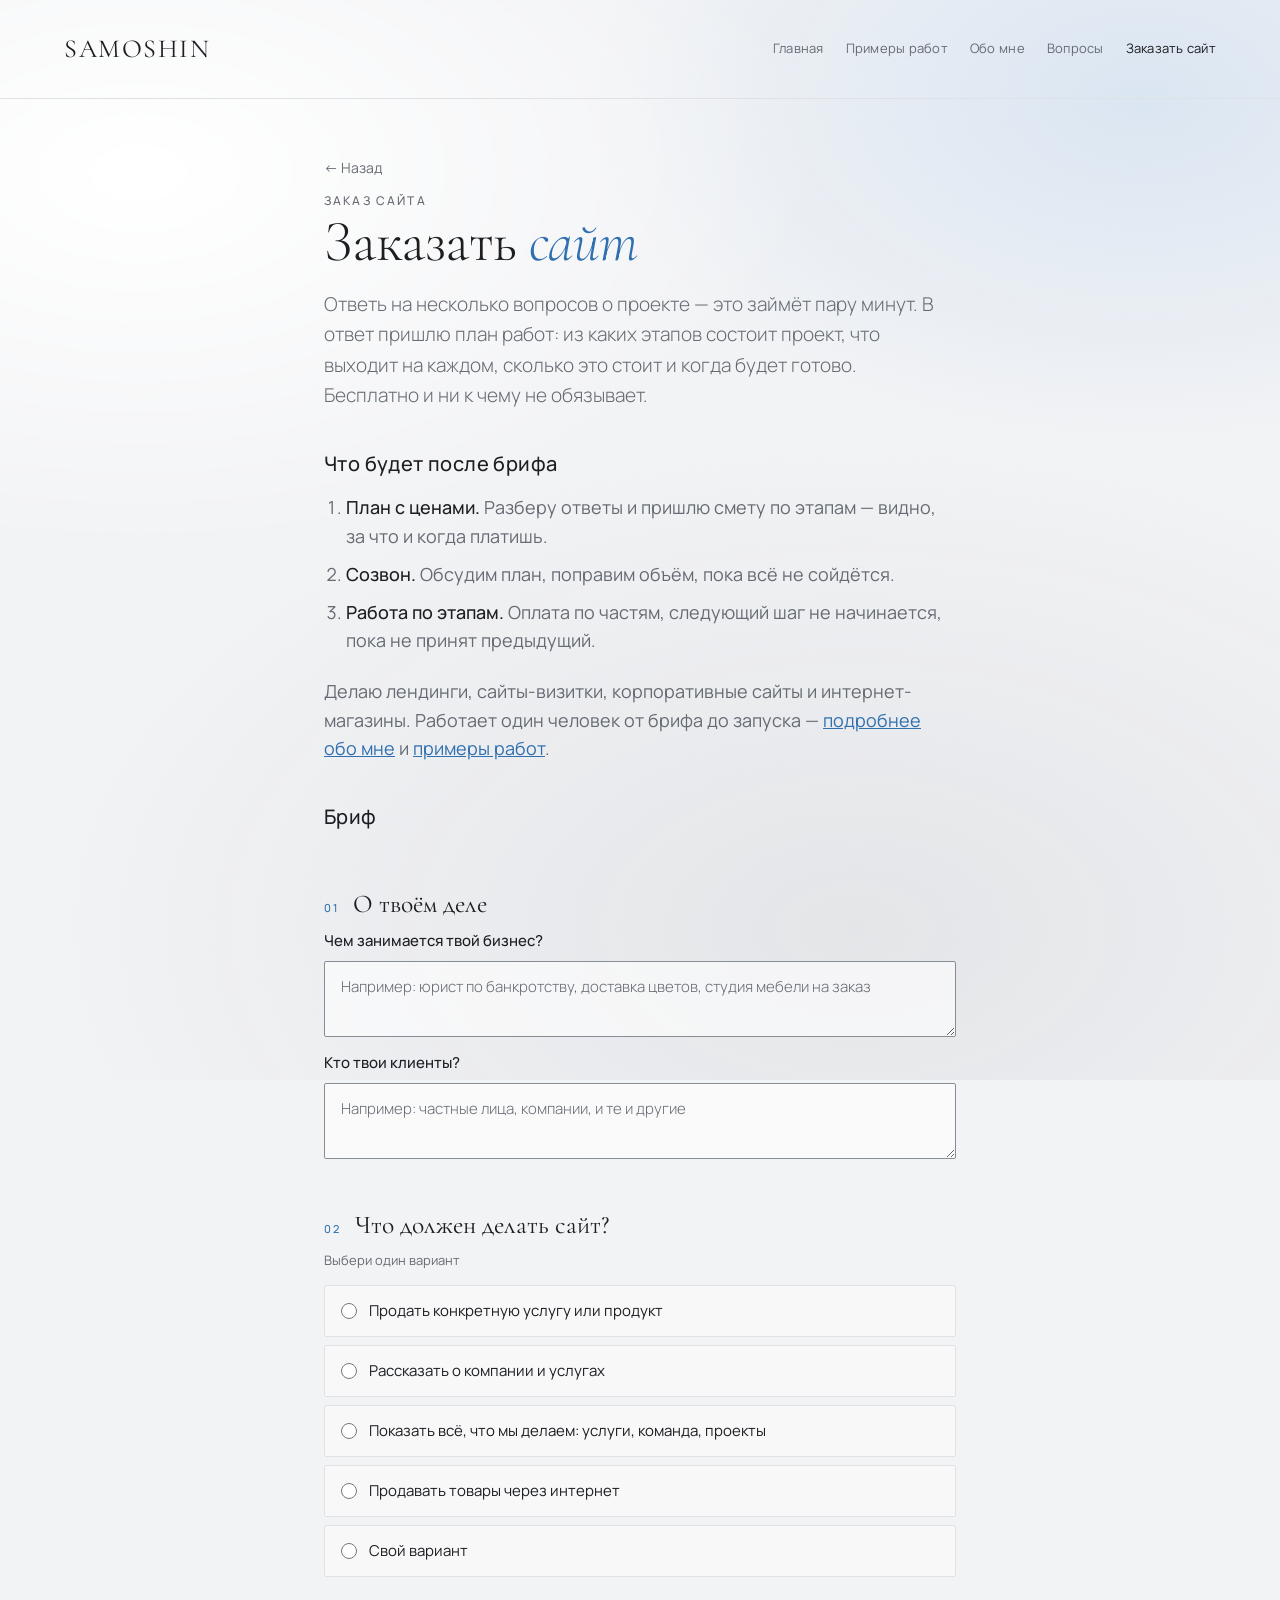
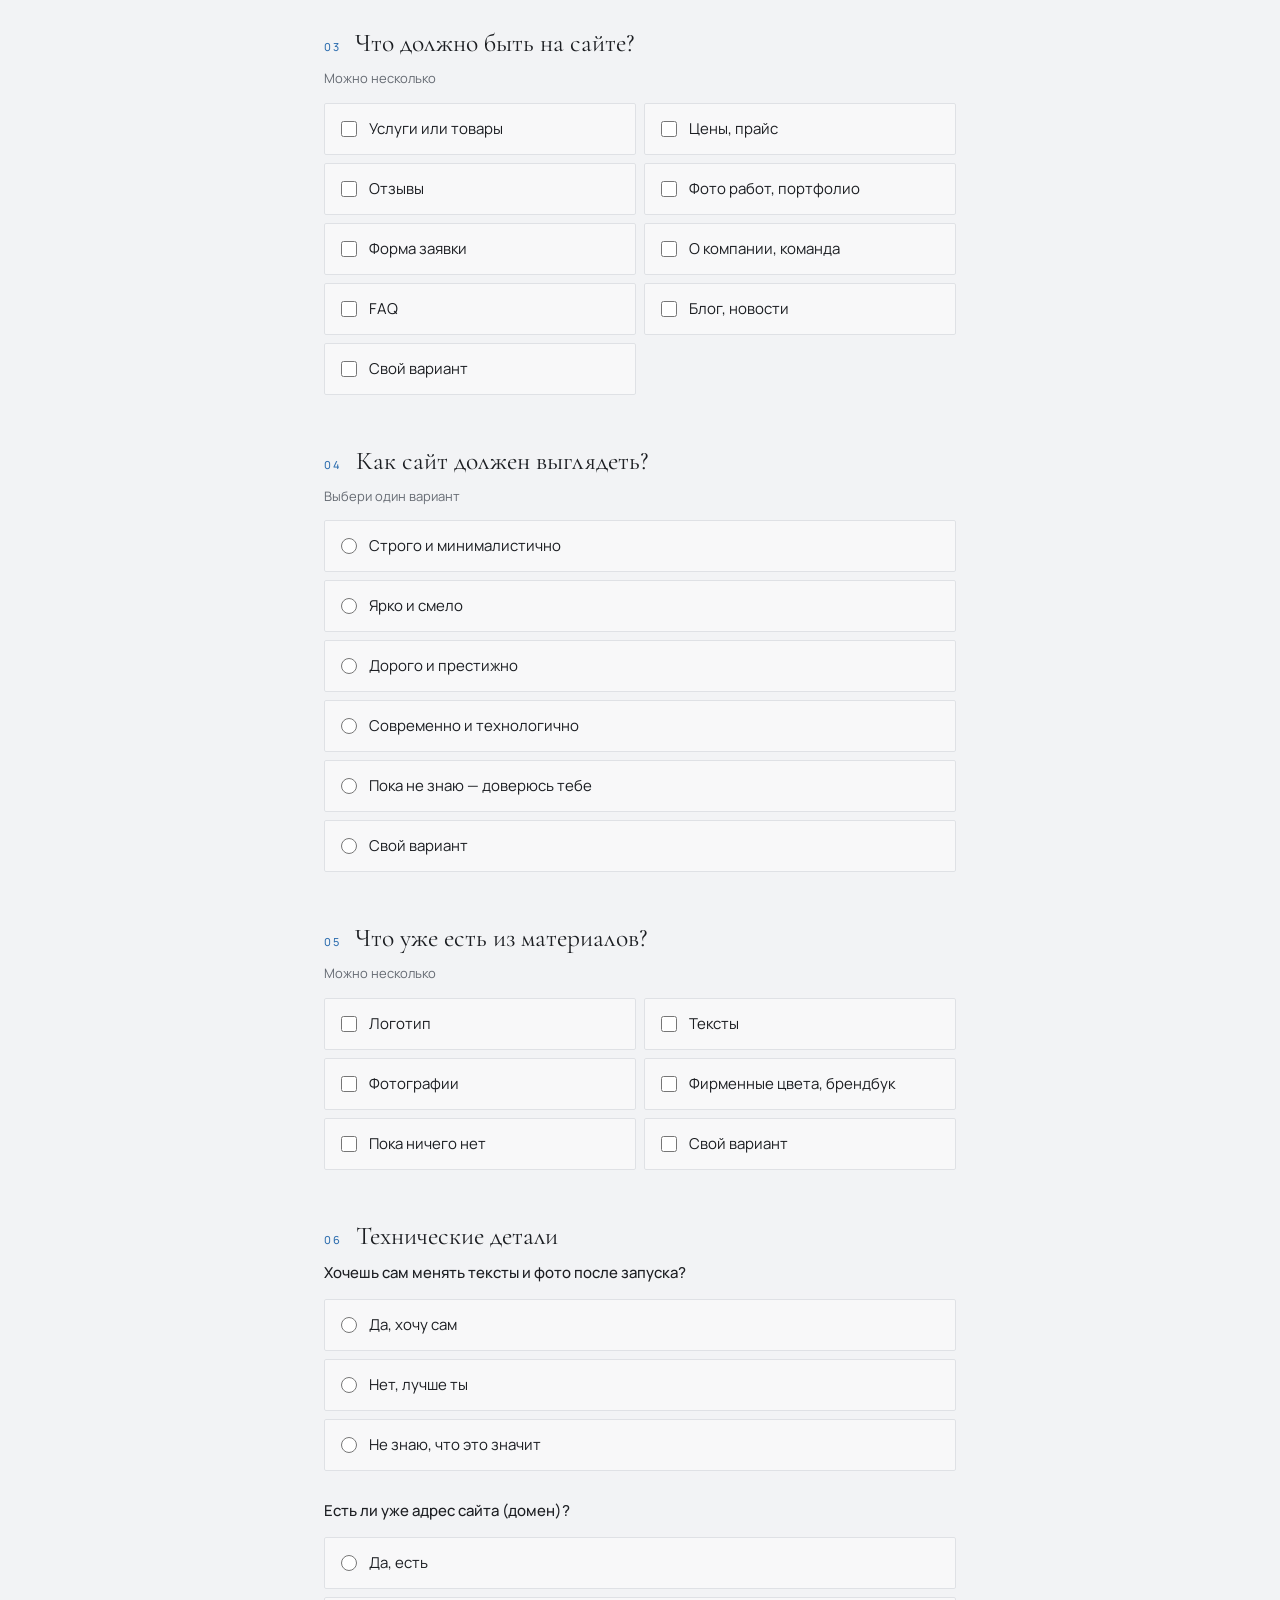
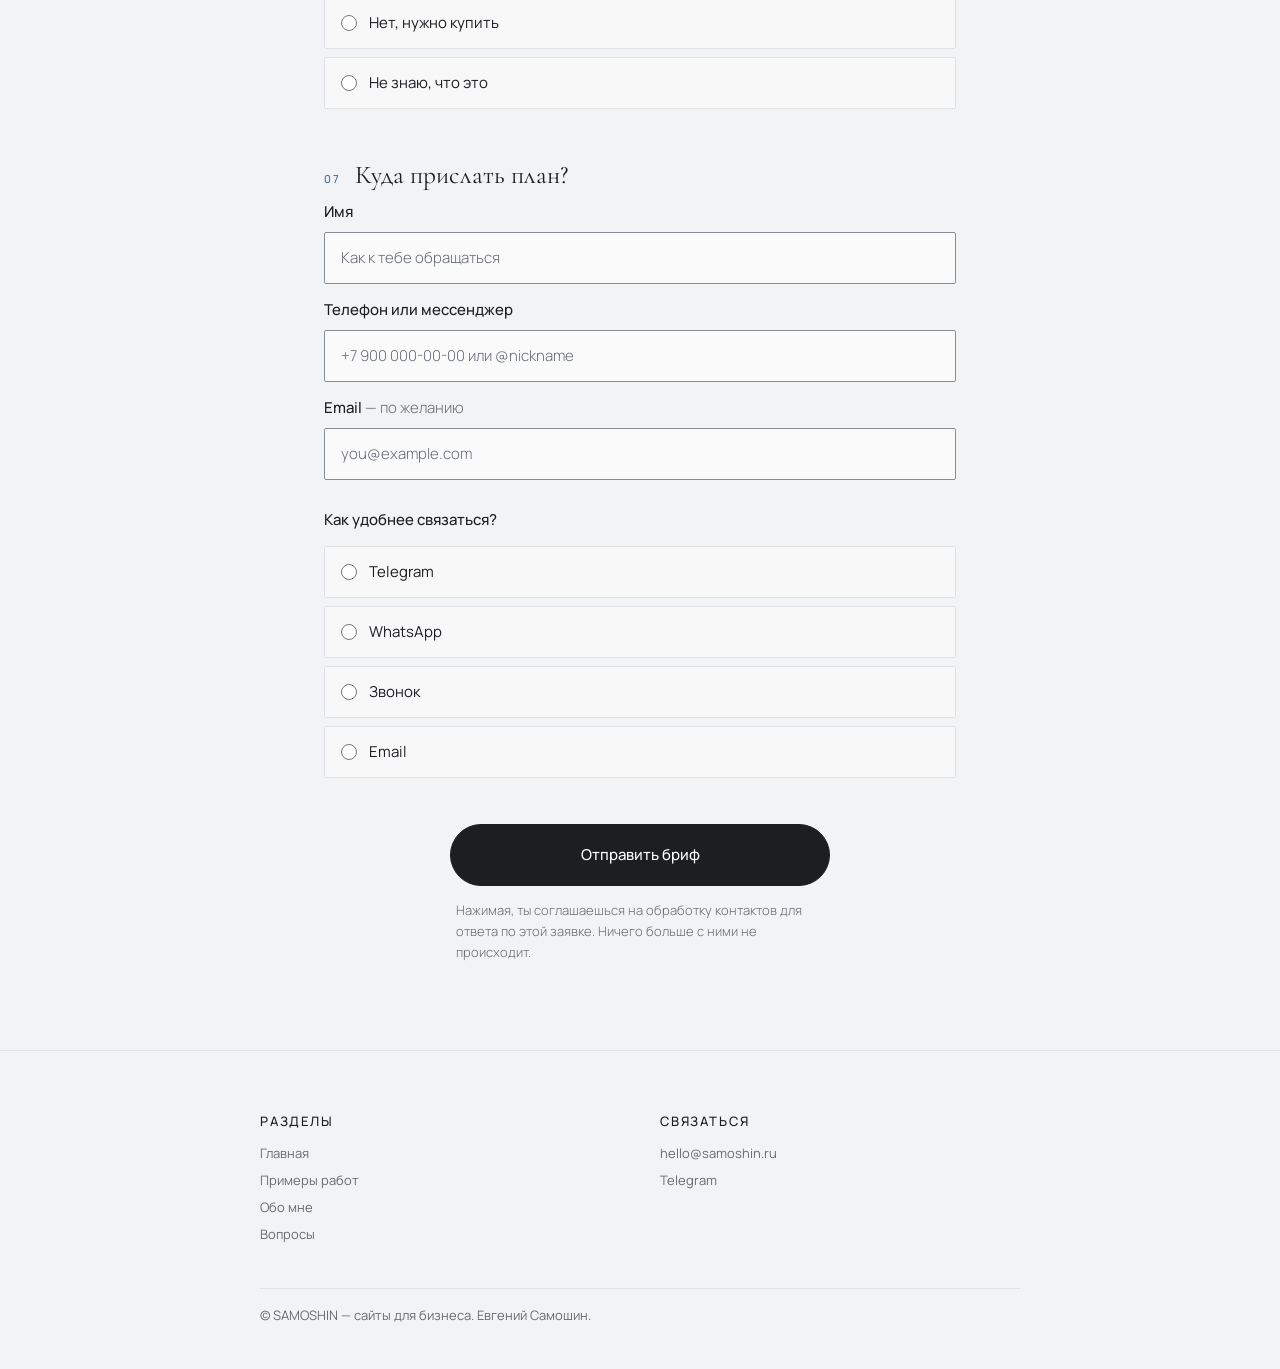
==== brief.html @ b5f72a51 "fix pages" ====
<!DOCTYPE html>
<html lang="ru" data-page="brief">
<head>
<meta charset="utf-8">
<meta name="viewport" content="width=device-width, initial-scale=1">
<title>Заказать сайт — бриф на разработку | SAMOSHIN</title>
<meta name="description" content="Закажите разработку сайта: заполните бриф за пару минут и получите план работ с этапами, сроками и ценами. Бесплатно и ни к чему не обязывает.">
<meta name="theme-color" content="#F2F3F5">
<link rel="canonical" href="https://samoshin.ru/brief.html">
<meta property="og:type" content="website">
<meta property="og:site_name" content="SAMOSHIN">
<meta property="og:locale" content="ru_RU">
<meta property="og:title" content="Заказать сайт — бриф на разработку">
<meta property="og:description" content="Заполните бриф за пару минут — пришлю план работ с этапами, сроками и ценами. Бесплатно.">
<meta property="og:url" content="https://samoshin.ru/brief.html">
<meta property="og:image" content="https://samoshin.ru/og-default.png">
<meta name="twitter:card" content="summary_large_image">
<script type="application/ld+json">
{
  "@context": "https://schema.org",
  "@type": "ContactPage",
  "name": "Заказать сайт — бриф на разработку",
  "url": "https://samoshin.ru/brief.html",
  "description": "Бриф на разработку сайта: несколько вопросов о проекте, в ответ — план работ с этапами и ценами.",
  "isPartOf": { "@type": "WebSite", "name": "SAMOSHIN", "url": "https://samoshin.ru/" },
  "provider": { "@type": "ProfessionalService", "name": "SAMOSHIN", "url": "https://samoshin.ru/" }
}
</script>
<script type="application/ld+json">
{
  "@context": "https://schema.org",
  "@type": "BreadcrumbList",
  "itemListElement": [
    { "@type": "ListItem", "position": 1, "name": "Главная", "item": "https://samoshin.ru/" },
    { "@type": "ListItem", "position": 2, "name": "Заказать сайт", "item": "https://samoshin.ru/brief.html" }
  ]
}
</script>
<link rel="preconnect" href="https://fonts.googleapis.com">
<link rel="preconnect" href="https://fonts.gstatic.com" crossorigin>
<link href="https://fonts.googleapis.com/css2?family=Cormorant+Garamond:ital,wght@0,300;0,400;0,500;1,300;1,400&family=Manrope:wght@300;400;500;600&display=swap" rel="stylesheet">
<link rel="stylesheet" href="css/style.css">
</head>
<body>

<!-- Персистентный фон-дым (Vanta.FOG). Живёт вне #page. -->
<div class="smoke" id="smoke" aria-hidden="true"></div>

<div id="page" data-page="brief" class="doc">
<header class="site-head">
  <a class="site-logo" href="index.html">SAMOSHIN</a>
  <nav class="site-nav" aria-label="Основная навигация">
    <a href="index.html">Главная</a>
    <a href="primery.html">Примеры работ</a>
    <a href="o-mne.html">Обо мне</a>
    <a href="voprosy.html">Вопросы</a>
    <a href="brief.html" aria-current="page">Заказать сайт</a>
  </nav>
</header>

<main class="wrap brief" id="brief-main">
  <button class="back" id="brief-back" type="button">← Назад</button>
  <p class="eyebrow">Заказ сайта</p>
  <h1 class="display">Заказать <em>сайт</em></h1>
  <p class="lede">Ответь на несколько вопросов о проекте — это займёт пару минут. В ответ пришлю
    план работ: из каких этапов состоит проект, что выходит на каждом, сколько это стоит и когда
    будет готово. Бесплатно и ни к чему не обязывает.</p>

  <h2 class="brief-h2">Что будет после брифа</h2>
  <ol class="brief-steps">
    <li><b>План с ценами.</b> Разберу ответы и пришлю смету по этапам — видно, за что и когда платишь.</li>
    <li><b>Созвон.</b> Обсудим план, поправим объём, пока всё не сойдётся.</li>
    <li><b>Работа по этапам.</b> Оплата по частям, следующий шаг не начинается, пока не принят предыдущий.</li>
  </ol>
  <p class="brief-note">Делаю лендинги, сайты-визитки, корпоративные сайты и интернет-магазины.
    Работает один человек от брифа до запуска — <a href="o-mne.html">подробнее обо мне</a> и
    <a href="primery.html">примеры работ</a>.</p>

  <h2 class="brief-h2">Бриф</h2>
        <form class="form" id="brief-form" novalidate>

          <fieldset class="step" data-step="1">
            <legend><span class="step-n">01</span> О твоём деле</legend>
            <label class="field">
              <span class="q">Чем занимается твой бизнес?</span>
              <textarea name="business" rows="2" required placeholder="Например: юрист по банкротству, доставка цветов, студия мебели на заказ"></textarea>
            </label>
            <label class="field">
              <span class="q">Кто твои клиенты?</span>
              <textarea name="clients" rows="2" required placeholder="Например: частные лица, компании, и те и другие"></textarea>
            </label>
          </fieldset>

          <fieldset class="step" data-step="2" data-required="one">
            <legend><span class="step-n">02</span> Что должен делать сайт?</legend>
            <p class="q-note">Выбери один вариант</p>
            <div class="opts">
              <label class="opt"><input type="radio" name="goal" value="Продать конкретную услугу или продукт"><span>Продать конкретную услугу или продукт</span></label>
              <label class="opt"><input type="radio" name="goal" value="Рассказать о компании и услугах"><span>Рассказать о компании и услугах</span></label>
              <label class="opt"><input type="radio" name="goal" value="Показать всё, что мы делаем: услуги, команда, проекты"><span>Показать всё, что мы делаем: услуги, команда, проекты</span></label>
              <label class="opt"><input type="radio" name="goal" value="Продавать товары через интернет"><span>Продавать товары через интернет</span></label>
              <label class="opt opt--own"><input type="radio" name="goal" value="__own"><span>Свой вариант</span></label>
            </div>
            <input class="own-input" type="text" name="goal_own" placeholder="Свой вариант" hidden>
          </fieldset>

          <fieldset class="step" data-step="3" data-required="many">
            <legend><span class="step-n">03</span> Что должно быть на сайте?</legend>
            <p class="q-note">Можно несколько</p>
            <div class="opts opts--grid">
              <label class="opt"><input type="checkbox" name="blocks" value="Услуги или товары"><span>Услуги или товары</span></label>
              <label class="opt"><input type="checkbox" name="blocks" value="Цены, прайс"><span>Цены, прайс</span></label>
              <label class="opt"><input type="checkbox" name="blocks" value="Отзывы"><span>Отзывы</span></label>
              <label class="opt"><input type="checkbox" name="blocks" value="Фото работ, портфолио"><span>Фото работ, портфолио</span></label>
              <label class="opt"><input type="checkbox" name="blocks" value="Форма заявки"><span>Форма заявки</span></label>
              <label class="opt"><input type="checkbox" name="blocks" value="О компании, команда"><span>О компании, команда</span></label>
              <label class="opt"><input type="checkbox" name="blocks" value="FAQ"><span>FAQ</span></label>
              <label class="opt"><input type="checkbox" name="blocks" value="Блог, новости"><span>Блог, новости</span></label>
              <label class="opt opt--own"><input type="checkbox" name="blocks" value="__own"><span>Свой вариант</span></label>
            </div>
            <input class="own-input" type="text" name="blocks_own" placeholder="Свой вариант" hidden>
          </fieldset>

          <fieldset class="step" data-step="4" data-required="one">
            <legend><span class="step-n">04</span> Как сайт должен выглядеть?</legend>
            <p class="q-note">Выбери один вариант</p>
            <div class="opts">
              <label class="opt"><input type="radio" name="style" value="Строго и минималистично"><span>Строго и минималистично</span></label>
              <label class="opt"><input type="radio" name="style" value="Ярко и смело"><span>Ярко и смело</span></label>
              <label class="opt"><input type="radio" name="style" value="Дорого и престижно"><span>Дорого и престижно</span></label>
              <label class="opt"><input type="radio" name="style" value="Современно и технологично"><span>Современно и технологично</span></label>
              <label class="opt"><input type="radio" name="style" value="Пока не знаю — доверюсь тебе"><span>Пока не знаю — доверюсь тебе</span></label>
              <label class="opt opt--own"><input type="radio" name="style" value="__own"><span>Свой вариант</span></label>
            </div>
            <input class="own-input" type="text" name="style_own" placeholder="Свой вариант" hidden>
          </fieldset>

          <fieldset class="step" data-step="5" data-required="many">
            <legend><span class="step-n">05</span> Что уже есть из материалов?</legend>
            <p class="q-note">Можно несколько</p>
            <div class="opts opts--grid">
              <label class="opt"><input type="checkbox" name="assets" value="Логотип"><span>Логотип</span></label>
              <label class="opt"><input type="checkbox" name="assets" value="Тексты"><span>Тексты</span></label>
              <label class="opt"><input type="checkbox" name="assets" value="Фотографии"><span>Фотографии</span></label>
              <label class="opt"><input type="checkbox" name="assets" value="Фирменные цвета, брендбук"><span>Фирменные цвета, брендбук</span></label>
              <label class="opt"><input type="checkbox" name="assets" value="Пока ничего нет"><span>Пока ничего нет</span></label>
              <label class="opt opt--own"><input type="checkbox" name="assets" value="__own"><span>Свой вариант</span></label>
            </div>
            <input class="own-input" type="text" name="assets_own" placeholder="Свой вариант" hidden>
          </fieldset>

          <fieldset class="step" data-step="6" data-required="one:cms one:domain">
            <legend><span class="step-n">06</span> Технические детали</legend>
            <p class="q" id="q-cms">Хочешь сам менять тексты и фото после запуска?</p>
            <div class="opts" role="radiogroup" aria-labelledby="q-cms">
              <label class="opt"><input type="radio" name="cms" value="Да, хочу сам"><span>Да, хочу сам</span></label>
              <label class="opt"><input type="radio" name="cms" value="Нет, лучше ты"><span>Нет, лучше ты</span></label>
              <label class="opt"><input type="radio" name="cms" value="Не знаю, что это значит"><span>Не знаю, что это значит</span></label>
            </div>
            <p class="q q--gap" id="q-domain">Есть ли уже адрес сайта (домен)?</p>
            <div class="opts" role="radiogroup" aria-labelledby="q-domain">
              <label class="opt"><input type="radio" name="domain" value="Да, есть"><span>Да, есть</span></label>
              <label class="opt"><input type="radio" name="domain" value="Нет, нужно купить"><span>Нет, нужно купить</span></label>
              <label class="opt"><input type="radio" name="domain" value="Не знаю, что это"><span>Не знаю, что это</span></label>
            </div>
          </fieldset>

          <fieldset class="step" data-step="7" data-required="one:contact_way">
            <legend><span class="step-n">07</span> Куда прислать план?</legend>
            <label class="field">
              <span class="q">Имя</span>
              <input type="text" name="name" required autocomplete="name" placeholder="Как к тебе обращаться">
            </label>
            <label class="field">
              <span class="q">Телефон или мессенджер</span>
              <input type="text" name="phone" required autocomplete="tel" inputmode="tel" placeholder="+7 900 000-00-00 или @nickname">
            </label>
            <label class="field">
              <span class="q">Email <span class="opt-mark">— по желанию</span></span>
              <input type="email" name="email" autocomplete="email" placeholder="you@example.com">
            </label>
            <p class="q q--gap" id="q-way">Как удобнее связаться?</p>
            <div class="opts" role="radiogroup" aria-labelledby="q-way">
              <label class="opt"><input type="radio" name="contact_way" value="Telegram"><span>Telegram</span></label>
              <label class="opt"><input type="radio" name="contact_way" value="WhatsApp"><span>WhatsApp</span></label>
              <label class="opt"><input type="radio" name="contact_way" value="Звонок"><span>Звонок</span></label>
              <label class="opt"><input type="radio" name="contact_way" value="Email"><span>Email</span></label>
            </div>
          </fieldset>

          <div class="form-foot">
            <p class="form-error" id="form-error" role="alert" hidden></p>
            <button class="btn btn--primary btn--wide" type="submit">Отправить бриф</button>
            <p class="form-note">Нажимая, ты соглашаешься на обработку контактов для ответа по этой заявке. Ничего больше с ними не происходит.</p>
          </div>
        </form>
</main>

<!-- Подтверждение — состояние этой же страницы, без отдельного URL. -->
<section class="wrap brief-done" id="brief-done" hidden>
  <h2 class="display">Бриф <em>получен</em></h2>
  <p class="lede">Изучу и вернусь с планом работ в течение суток.</p>
  <div class="done-actions">
    <button class="btn" id="done-download" type="button">Скачать копию брифа</button>
    <a class="btn btn--ghost" href="index.html">На главную</a>
  </div>
</section>

<footer class="site-foot">
  <div class="foot-cols">
    <div>
      <h3>Разделы</h3>
      <a href="index.html">Главная</a>
      <a href="primery.html">Примеры работ</a>
      <a href="o-mne.html">Обо мне</a>
      <a href="voprosy.html">Вопросы</a>
    </div>
    <div>
      <h3>Связаться</h3>
      <a href="mailto:hello@samoshin.ru">hello@samoshin.ru</a>
      <!-- REPLACE: реальные ссылки на соцсети -->
      <a href="https://t.me/USERNAME" rel="me">Telegram</a>
    </div>
  </div>
  <p class="foot-note">© SAMOSHIN — сайты для бизнеса. Евгений Самошин.</p>
</footer>
</div><!-- /#page -->

<!-- Персистентный шелл: дым + роутер. -->
<script src="js/vendor/three.r134.min.js"></script>
<script src="js/vendor/vanta.fog.min.js"></script>
<script src="js/smoke.js"></script>
<script src="js/smoke-bg.js"></script>
<script src="js/pages.js"></script>
<script src="js/nav.js"></script>

</body>
</html>
---- css/style.css ----
/* ═══════════════════════════════════════════════
   SAMOSHIN — токены
   ═══════════════════════════════════════════════ */
:root {
  --bg: #F2F3F500;
  /* холодный перламутр */
  --ink: #1C1E22;
  /* 15.0:1 */
  --sky: #7FB2E8;
  /* декор, только на заливках — на тексте не используется */
  --sky-deep: #4A8FD4;
  /* интерактив, ховер, курсив в крупных заголовках — 3.1:1, AA large */
  --sky-ink: #3170B0;
  /* тот же акцент для мелкого текста — 4.7:1, AA */
  --muted: #666B73;
  /* второстепенный текст — 4.9:1 */
  --logo: #C8CBD0;
  --logo-2: #E4E6E9;
  --line: #DFE1E5;
  /* декоративные линии: разделители, рамки карточек */
  --line-ui: #878D95;
  /* границы полей ввода и выбора — 3.0:1, WCAG 1.4.11 */

  --display: "Cormorant Garamond", Georgia, "Times New Roman", serif;
  --body: "Manrope", -apple-system, BlinkMacSystemFont, "Segoe UI", Roboto, sans-serif;

  --pad: clamp(20px, 5vw, 64px);
  --safe-t: max(var(--pad), env(safe-area-inset-top));
  --safe-b: max(var(--pad), env(safe-area-inset-bottom));
  --maxw: 760px;
  /* ширина колонки контент-страниц (обо мне, примеры, кейсы, блог) */

  /* тайминги: прямой ход уверенный, обратный быстрее */
  --t-dive: 700ms;
  --t-back: 460ms;
  --ease-dive: cubic-bezier(.22, .9, .28, 1);
  --ease-soft: cubic-bezier(.4, 0, .2, 1);
}

*,
*::before,
*::after {
  box-sizing: border-box;
}

/* [hidden] в браузерном стиле — это display:none, и любое авторское display его перебивает
   (так фильтр примеров ставил hidden, а карточки оставались на экране). Закрываем раз и навсегда. */
[hidden] {
  display: none !important;
}

/* Контент-страницы прокручиваются; погружение (data-page=home) — фиксировано на весь вьюпорт. */
html {
  height: auto;
  overflow-y: auto;
  margin: 0;
  background: #F2F3F5;
  /* перламутр-заглушка; сверху ложится дым (fixed, z-index -1) */
}

html[data-page="home"] {
  height: 100%;
  overflow: hidden;
}

body {
  margin: 0;
  min-height: 100%;
  font: 400 clamp(15px, 1.05vw + 12px, 18px)/1.6 var(--body);
  color: var(--ink);
  -webkit-font-smoothing: antialiased;
  text-rendering: optimizeLegibility;
}

h1,
h2,
h3,
p,
figure,
fieldset,
legend {
  margin: 0;
  padding: 0;
}

fieldset {
  border: 0;
}

button {
  font: inherit;
  color: inherit;
}

/* Мобильные: убираем системную подсветку по тапу — она голубая и выбивается из палитры.
   Отклик даёт :active. Клавиатурный фокус ниже не трогаем — он нужен для доступности. */
html {
  -webkit-tap-highlight-color: transparent;
}

:focus-visible {
  outline: 2px solid var(--sky-deep);
  outline-offset: 3px;
  border-radius: 2px;
}

/* ═══════════════ фон-заглушка ═══════════════ */
/* ponytail: статический перламутр + очень медленный дрейф. Сюда встанет fluid-дым. */
.smoke {
  position: fixed;
  inset: -20%;
  z-index: -1;
  /* фон-туман — в самый низ, над ним ложится курсорный след */
  background:
    radial-gradient(60% 50% at 22% 28%, #FFFFFF 0%, rgba(255, 255, 255, 0) 62%),
    radial-gradient(52% 46% at 78% 22%, rgba(127, 178, 232, .20) 0%, rgba(127, 178, 232, 0) 60%),
    radial-gradient(70% 60% at 62% 88%, rgba(200, 203, 208, .34) 0%, rgba(200, 203, 208, 0) 64%),
    var(--bg);
}

/* Vanta вставляет сюда <canvas> и двигает фон сам — CSS-дрейф больше не нужен. */

/* Мягкая реакция на курсор — отдельным слоем, чтобы не пересобирать фон на каждое движение.
   Свечение, а не частицы: тише и не тянет фокус. Тач-устройствам не показываем. */
/* Курсорный дым-след (FluidSmoke) — прозрачный canvas, prepend-ится в body.
   Персистентный на всех страницах → fixed (библиотека вешает absolute). Над туманом (-1), под контентом (1). */
body>canvas {
  z-index: 0;
  position: fixed !important;
  /* Размер в vw/vh, а не 100% (как ставит библиотека). vw/vh включают полосу прокрутки,
     поэтому размер canvas не меняется, когда она появляется на длинной странице и пропадает
     на главной (там overflow:hidden). Иначе это настоящий ресайз → fluid-солвер пересобирает
     буферы и стирает дым ровно в момент вставки нового контента. */
  width: 100vw !important;
  height: 100vh !important;
}

/* Обёртка навигации: вне потока, чтобы .stage/контент верстались как без неё. */
#page {
  display: contents;
}

/* ═══════════════ главный экран ═══════════════ */
/* Единственный экран на весь вьюпорт. Переключение страниц — забота роутера. */
.stage {
  position: fixed;
  inset: 0;
  z-index: 1;
}

.screen {
  position: absolute;
  inset: 0;
  overflow: hidden;
}

/* ═══════════════ типографика ═══════════════ */
.display {
  font-family: var(--display);
  font-weight: 300;
  font-size: clamp(34px, 5.6vw, 74px);
  line-height: 1.12;
  letter-spacing: -0.01em;
}

.display--sm {
  font-size: clamp(28px, 3.6vw, 46px);
}

.display em,
.logo-sub em {
  font-style: italic;
}

.eyebrow {
  font-size: 12px;
  font-weight: 500;
  letter-spacing: .18em;
  text-transform: uppercase;
  color: var(--muted);
}

.lede {
  max-width: 56ch;
  color: var(--muted);
  font-weight: 300;
  font-size: clamp(15px, .6vw + 13px, 19px);
}

/* ═══════════════ кнопки ═══════════════ */
.btn {
  --btn-fg: var(--ink);
  display: inline-flex;
  align-items: center;
  justify-content: center;
  gap: 10px;
  padding: 15px 30px;
  border: 1px solid var(--line);
  border-radius: 999px;
  background: rgba(255, 255, 255, .55);
  color: var(--btn-fg);
  font-size: 15px;
  font-weight: 500;
  text-decoration: none;
  cursor: pointer;
  transition: border-color .3s, background .3s, color .3s, transform .3s var(--ease-soft);
}

.btn:hover {
  border-color: #ffffff;
  background: #fff;
  transform: translateY(-1px);
  text-shadow: 0 0 18px var(--ink);
  box-shadow: 1px 1px 20px 1px #fff;
  transform: translateY(-1px);
  transition: 0.3s;
}

.btn:active {
  transform: translateY(0);
}

.btn--primary {
  border-color: var(--ink);
  background: var(--ink);
  color: #fff;
}

.btn--primary:hover {
  background: var(--ink);
  border-color: var(--ink);
  color: #fff;
  text-shadow: 0 0 12px #ffffff;
  box-shadow: var(--ink) 1px 1px 20px 1px;
  transition: 0.3s;
}

.btn--ghost {
  border-color: transparent;
  background: none;
  color: var(--muted);
}

.btn--ghost:hover {
  background: none;
  color: var(--ink);
}

.btn--wide {
  width: 100%;
  max-width: 380px;
  padding: 18px 30px;
}

/* ═══════════════ СТАРТ ═══════════════ */
.screen--start {
  display: grid;
  place-items: center;
}

.start {
  width: 100%;
  padding: var(--safe-t) var(--pad) var(--safe-b);
  text-align: center;
}

.logo {
  font-family: var(--display);
  font-weight: 300;
  font-size: 17.2vw;
  line-height: .92;
  white-space: nowrap;
  letter-spacing: .028em;
  margin-inline: -.028em 0;
  /* Объём: имя будто вытиснено в перламутре. Градиент лепит форму — тёмная фаска сверху,
     тело буквы, лёгкая собственная тень, растворение в свету к низу (см. арт-дирекшн). */
  background: linear-gradient(to bottom, #C4C8CF 0%, #A8ADB6 11%, #bec2ca 38%, #d4d7dd40 62%, #eaedf14f 76%, #E7E9EC 92%, #F1F2F4 100%);
  -webkit-background-clip: text;
  background-clip: text;
  color: transparent;
    /* drop-shadow, а не text-shadow: при background-clip:text тень просвечивает сквозь буквы.*/
  --relief: drop-shadow(-0.1px 0.1px 0px rgb(12 12 12 / 28%)) drop-shadow(1px 1px 1px rgb(0 0 0 / 30%));
  filter: var(--relief);
  user-select: none;
}

.logo-sub {
  margin-top: 6px;
  font-size: clamp(12px, 1.1vw, 15px);
  letter-spacing: .34em;
  text-transform: uppercase;
  color: #1c1e228a;
}

.start-actions {
  margin-top: clamp(34px, 6vh, 64px);
  display: flex;
  flex-wrap: wrap;
  gap: 24px;
  justify-content: center;
}

/* появление по очереди: логотип проявляется из света → подпись → кнопки.
   Рельеф (--relief) держим в обоих кадрах: анимация пишет в тот же filter,
   и без него объём включался бы рывком в конце появления. */
@keyframes logo-in {
  from {
    opacity: 0;
    filter: blur(16px) var(--relief);
    transform: scale(1.015);
  }

  to {
    opacity: 1;
    filter: blur(0) var(--relief);
    transform: none;
  }
}

@keyframes rise-in {
  from {
    opacity: 0;
    transform: translateY(9px);
  }

  to {
    opacity: 1;
    transform: none;
  }
}

/* только при первом заходе: на возврате ждать проявление логотипа — наказание, а не приём */
.screen--start.is-first .logo {
  animation: logo-in 1100ms var(--ease-dive) backwards;
}

.screen--start.is-first .logo-sub {
  animation: rise-in 620ms var(--ease-dive) 620ms backwards;
}

.screen--start.is-first .start-actions {
  animation: rise-in 620ms var(--ease-dive) 860ms backwards;
}

/* Тонкие двери: тихий ряд ссылок под кнопками. Появляются последними, шёпотом. */
.start-doors {
  margin-top: clamp(22px, 4vh, 40px);
  display: flex;
  flex-wrap: wrap;
  gap: 12px;
  justify-content: center;
  align-items: baseline;
}

.door {
  appearance: none;
  border: 0;
  background: none;
  padding: 0;
  cursor: pointer;
  font: inherit;
  font-size: clamp(12px, 1vw, 14px);
  letter-spacing: .04em;
  color: var(--muted);
  text-decoration: none;
  transition: color 160ms var(--ease-soft);
}

.door:hover,
.door:focus-visible {
  color: var(--sky-ink);
}

.door-sep {
  color: var(--line-ui);
  user-select: none;
}

.screen--start.is-first .start-doors {
  animation: rise-in 620ms var(--ease-dive) 1080ms backwards;
}

/* ═══════════════ БРИФ (отдельная страница) ═══════════════ */
.brief {
  max-width: 720px;
  padding-block: clamp(28px, 4vw, 48px) clamp(48px, 7vw, 88px);
}

.brief .lede {
  margin-top: 14px;
}

.brief-h2 {
  font: 500 clamp(17px, 2vw, 20px) var(--body);
  letter-spacing: .02em;
  margin: 2em 0 .8em;
}

.brief-steps {
  margin: 0;
  padding-left: 1.2em;
  color: var(--muted);
}

.brief-steps li+li {
  margin-top: .5em;
}

.brief-steps b {
  color: var(--ink);
  font-weight: 500;
}

.brief-note {
  margin-top: 1.2em;
  color: var(--muted);
}

.brief-note a {
  color: var(--sky-ink);
}

.brief-done {
  padding-block: clamp(60px, 12vh, 140px) clamp(48px, 8vw, 96px);
}

.brief-done .lede {
  margin-top: 12px;
}

.back {
  align-self: flex-start;
  width: fit-content;
  /* заголовки экранов — не flex, иначе кнопка растянется на всю ширину */
  display: flex;
  align-items: center;
  min-height: 44px;
  border: 0;
  background: none;
  padding: 6px 12px 6px 0;
  color: var(--muted);
  font-size: 14px;
  cursor: pointer;
  transition: color .3s;
}

.back:hover {
  color: var(--ink);
}

.form {
  margin-top: clamp(32px, 6vh, 56px);
  display: flex;
  flex-direction: column;
  gap: 46px;
}

.step {
  display: flex;
  flex-direction: column;
  gap: 14px;
  scroll-margin-top: 24px;
}

.step legend {
  display: flex;
  align-items: baseline;
  gap: 14px;
  font-family: var(--display);
  font-weight: 400;
  font-size: clamp(22px, 2vw, 28px);
  padding-bottom: 4px;
}

.step-n {
  font-family: var(--body);
  font-size: 11px;
  font-weight: 500;
  letter-spacing: .16em;
  color: var(--sky-ink);
}

.q {
  display: block;
  font-size: 15px;
  font-weight: 500;
}

.q--gap {
  margin-top: 14px;
}

.q-note {
  font-size: 13px;
  color: var(--muted);
}

.opt-mark {
  font-weight: 300;
  color: var(--muted);
}

.field {
  display: flex;
  flex-direction: column;
  gap: 8px;
}

/* у полей ввода рамка — единственный признак контрола, поэтому она контрастнее
   декоративных линий. У .opt контрол опознаётся по нативному радио, там хватает волоска. */
.field input,
.field textarea,
.own-input {
  width: 100%;
  padding: 13px 16px;
  border: 1px solid var(--line-ui);
  border-radius: 2px;
  background: rgba(255, 255, 255, .6);
  font: inherit;
  font-size: 15px;
  color: var(--ink);
  resize: vertical;
  transition: border-color .25s, background .25s;
}

.field input::placeholder,
.field textarea::placeholder,
.own-input::placeholder {
  color: var(--muted);
  font-weight: 300;
}

.field input:focus,
.field textarea:focus,
.own-input:focus {
  outline: none;
  border-color: var(--sky-deep);
  background: #fff;
}

.opts {
  display: flex;
  flex-direction: column;
  gap: 8px;
}

.opts--grid {
  display: grid;
  grid-template-columns: repeat(auto-fit, minmax(min(230px, 100%), 1fr));
}

.opt {
  display: flex;
  align-items: center;
  gap: 12px;
  padding: 13px 16px;
  border: 1px solid var(--line);
  border-radius: 2px;
  background: rgba(255, 255, 255, .45);
  font-size: 15px;
  cursor: pointer;
  transition: border-color .25s, background .25s;
}

.opt:hover {
  border-color: var(--sky);
  background: #fff;
}

.opt input {
  accent-color: var(--sky-deep);
  width: 16px;
  height: 16px;
  margin: 0;
  flex: 0 0 auto;
}

.opt:has(input:checked) {
  border-color: var(--sky-deep);
  background: #fff;
}

.own-input {
  margin-top: 2px;
}

.step.is-bad legend {
  color: var(--sky-ink);
}

.step.is-bad .opts,
.step.is-bad .field input,
.step.is-bad .field textarea {
  animation: bump .35s var(--ease-soft);
}

.step.is-bad .field input:invalid,
.step.is-bad .field textarea:invalid {
  border-color: var(--sky-deep);
}

@keyframes bump {

  0%,
  100% {
    transform: translateX(0);
  }

  30% {
    transform: translateX(-5px);
  }

  70% {
    transform: translateX(4px);
  }
}

.form-foot {
  display: flex;
  flex-direction: column;
  gap: 14px;
  align-items: center;
}

.form-error {
  color: var(--sky-ink);
  font-size: 14px;
}

.form-note {
  font-size: 13px;
  color: var(--muted);
  max-width: 46ch;
  font-weight: 300;
}

.done-actions {
  display: flex;
  flex-wrap: wrap;
  gap: 12px;
}

/* ═══════════════ ВОПРОСЫ (аккордеон) ═══════════════ */
.faq {
  margin-top: 34px;
}

.qa {
  break-inside: avoid;
  margin-bottom: 2px;
  border-bottom: 1px solid var(--line);
  padding: 16px 0;
}

.qa summary {
  cursor: pointer;
  list-style: none;
  font-size: 16px;
  font-weight: 500;
  display: flex;
  gap: 14px;
  justify-content: space-between;
  transition: color .25s;
}

.qa summary::-webkit-details-marker {
  display: none;
}

.qa summary::after {
  content: "+";
  color: var(--sky-ink);
  font-family: var(--display);
  font-size: 20px;
  line-height: 1.2;
  flex: 0 0 auto;
}

.qa[open] summary::after {
  content: "–";
}

.qa summary:hover {
  color: var(--sky-ink);
}

.qa p {
  margin-top: 12px;
  color: var(--muted);
  font-weight: 300;
  font-size: 15px;
}

.filters {
  margin-top: 30px;
  display: flex;
  flex-wrap: wrap;
  gap: 8px;
}

.filter {
  min-height: 44px;
  padding: 8px 18px;
  border: 1px solid var(--line);
  border-radius: 999px;
  background: rgba(255, 255, 255, .5);
  font-size: 13px;
  cursor: pointer;
  transition: border-color .25s, background .25s, color .25s;
}

.filter:hover {
  border-color: var(--sky);
}

.filter.is-on {
  border-color: var(--ink);
  background: var(--ink);
  color: #fff;
}

/* ═══════════════════════════════════════════════
   ПЕРЕХОДЫ ЭКРАНОВ ПОГРУЖЕНИЯ: нырок вперёд / шаг назад
   ═══════════════════════════════════════════════ */
@keyframes dive-out {
  from {
    transform: scale(1);
    opacity: 1;
    filter: blur(0);
  }

  to {
    transform: scale(1.45);
    opacity: 0;
    filter: blur(12px);
  }
}

@keyframes dive-in {
  from {
    transform: scale(.9);
    opacity: 0;
    filter: blur(7px);
  }

  to {
    transform: scale(1);
    opacity: 1;
    filter: blur(0);
  }
}

/* ═══════════════ адаптив ═══════════════ */
@media (max-width: 720px) {
  .logo {
    font-size: 16.6vw;
    letter-spacing: .02em;
  }

  .start-actions {
    flex-direction: column;
    align-items: stretch;
  }

  /* Пять пунктов меню в строку с логотипом не помещаются — кладём их под него. */
  .site-head {
    flex-direction: column;
    align-items: flex-start;
    gap: 10px;
  }
}

@media (max-height: 560px) and (orientation: landscape) {
  .logo {
    font-size: 13vw;
  }
}

/* ═══════════════ reduced motion ═══════════════ */
@media (prefers-reduced-motion: reduce) {

  .screen--start.is-active .logo,
  .screen--start.is-active .logo-sub,
  .screen--start.is-active .start-actions,
  .screen--start.is-active .start-doors {
    animation: none;
  }

  * {
    scroll-behavior: auto !important;
  }
}

/* ═══════════════ нырок между страницами ═══════════════ */
/* Анимируем ТОЛЬКО блок контента (#page) — дым и курсорный след не участвуют и остаются живыми.
   Фиксацию во вьюпорте на время анимации ставит nav.js (inline), здесь — сам нырок. */
#page.is-out {
  animation: dive-out var(--t-dive) var(--ease-dive) both;
}

#page.is-in {
  animation: dive-in var(--t-dive) var(--ease-dive) both;
}

/* ═══════════════════════════════════════════════
   КОНТЕНТ-СТРАНИЦЫ (обо мне, примеры работ, кейсы, блог)
   Обёртка #page с классом .doc. Скролл-поток задаёт html (см. верх файла).
   Общие .btn/.display/.eyebrow/.lede/.filter — из immersion выше (приоритет style.css).
   Здесь — только структура и то, чего в immersion нет.
   ═══════════════════════════════════════════════ */

/* Контент поднимаем над дымом (.smoke z-index -1, курсорный canvas 0), иначе секции уходят под них. */
.doc>header,
.doc>main,
.doc>section,
.doc>footer {
  position: relative;
  z-index: 1;
}

.wrap {
  max-width: var(--maxw);
  margin-inline: auto;
  padding-inline: var(--pad);
}

.prose a {
  color: var(--sky-ink);
}

/* Шапка */
.site-head {
  display: flex;
  align-items: center;
  justify-content: space-between;
  gap: 16px;
  padding: clamp(16px, 3vw, 28px) var(--pad);
  border-bottom: 1px solid var(--line);
}

.site-logo {
  font-family: var(--display);
  font-weight: 400;
  font-size: clamp(20px, 3vw, 26px);
  letter-spacing: .06em;
  color: var(--ink);
  text-decoration: none;
}

.site-nav {
  display: flex;
  flex-wrap: wrap;
  gap: clamp(12px, 2vw, 22px);
}

.site-nav a {
  color: var(--muted);
  text-decoration: none;
  font-size: clamp(13px, 1vw, 15px);
  letter-spacing: .02em;
  transition: color 160ms ease;
}

.site-nav a:hover,
.site-nav a[aria-current="page"] {
  color: var(--ink);
}

/* Заголовки контент-страниц (размеры; базовый .display и .display em — из immersion) */
.doc h1.display {
  font-size: clamp(34px, 6vw, 58px);
}

.doc h2.display {
  font-size: clamp(26px, 4vw, 38px);
}

.doc .display em {
  color: var(--sky-ink);
}

.prose {
  padding-block: clamp(40px, 7vw, 88px);
}

.prose>*+* {
  margin-top: 1.1em;
}

.prose h2 {
  margin-top: 1.6em;
}

.prose ul {
  padding-left: 1.2em;
}

.prose li+li {
  margin-top: .4em;
}

/* Полоса CTA */
.cta {
  text-align: center;
  padding: clamp(48px, 8vw, 96px) var(--pad);
  border-top: 1px solid var(--line);
}

.cta .display {
  margin-bottom: .6em;
}

/* Портрет (обо мне) */
.portrait {
  width: clamp(140px, 22vw, 200px);
  aspect-ratio: 1;
  border-radius: 50%;
  object-fit: cover;
  background: linear-gradient(160deg, var(--logo-2), var(--logo));
  border: 1px solid var(--line);
}

/* Подвал: перелинковка + соцсети */
.site-foot {
  border-top: 1px solid var(--line);
  padding: clamp(36px, 6vw, 64px) var(--pad) clamp(28px, 4vw, 44px);
  color: var(--muted);
  font-size: clamp(13px, 1vw, 15px);
}

.foot-cols {
  max-width: var(--maxw);
  margin-inline: auto;
  display: grid;
  grid-template-columns: repeat(auto-fit, minmax(150px, 1fr));
  gap: clamp(20px, 4vw, 40px);
}

.foot-cols h3 {
  font: 500 13px/1 var(--body);
  letter-spacing: .14em;
  text-transform: uppercase;
  color: var(--ink);
  margin: 0 0 12px;
}

.foot-cols a {
  color: var(--muted);
  text-decoration: none;
  display: block;
  padding: 3px 0;
}

.foot-cols a:hover {
  color: var(--ink);
}

.foot-note {
  max-width: var(--maxw);
  margin: clamp(24px, 4vw, 40px) auto 0;
  padding-top: 16px;
  border-top: 1px solid var(--line);
  font-size: 13px;
}

/* Примеры работ: сетка кейсов (фильтр .filters/.filter — из immersion выше) */
.cases {
  display: grid;
  grid-template-columns: repeat(auto-fill, minmax(260px, 1fr));
  gap: clamp(20px, 3vw, 32px);
}

.case {
  display: flex;
  flex-direction: column;
}

.case-img {
  aspect-ratio: 4 / 3;
  border-radius: 8px;
  border: 1px solid var(--line);
  background: linear-gradient(150deg, var(--logo-2), var(--logo));
  margin-bottom: 14px;
}

.case-t {
  font: 500 18px/1.3 var(--body);
  margin: 0 0 6px;
}

.case-b {
  color: var(--muted);
  font-size: 15px;
  margin: 0 0 10px;
  flex: 1;
}

.case-tag {
  font-size: 13px;
  letter-spacing: .1em;
  text-transform: uppercase;
  color: var(--sky-ink);
}

.cases-empty {
  color: var(--muted);
}

/* Обо мне: шесть фаз */
.phases-h {
  font: 500 clamp(17px, 2vw, 20px) var(--body);
  letter-spacing: .02em;
  margin-top: 1.6em;
}

.phases {
  margin-top: 1.2em;
  display: grid;
  gap: clamp(22px, 3vw, 32px);
}

.ph {
  display: grid;
  grid-template-columns: auto 1fr;
  gap: clamp(14px, 2vw, 20px);
  align-items: start;
}

.ph-n {
  font-family: var(--display);
  font-size: clamp(30px, 4vw, 44px);
  line-height: .9;
  color: var(--sky-ink);
}

.ph h4 {
  font: 500 clamp(17px, 2vw, 20px) var(--body);
  margin: 0 0 .3em;
}

.ph p {
  margin: 0;
  color: var(--muted);
}

.ph .got {
  margin-top: .4em;
  color: var(--ink);
  font-size: 15px;
}

.ph .got b {
  font-weight: 500;
}

.phase-tag {
  font-size: .62em;
  color: var(--muted);
  letter-spacing: .06em;
  text-transform: uppercase;
  vertical-align: middle;
}

/* Обо мне: какие бывают сайты */
.types {
  margin-top: 1em;
}

.types dt {
  font: 500 clamp(16px, 1.6vw, 18px) var(--body);
  margin-top: 1.2em;
}

.types dd {
  margin: .3em 0 0;
  color: var(--muted);
}

.types dd a {
  white-space: nowrap;
}
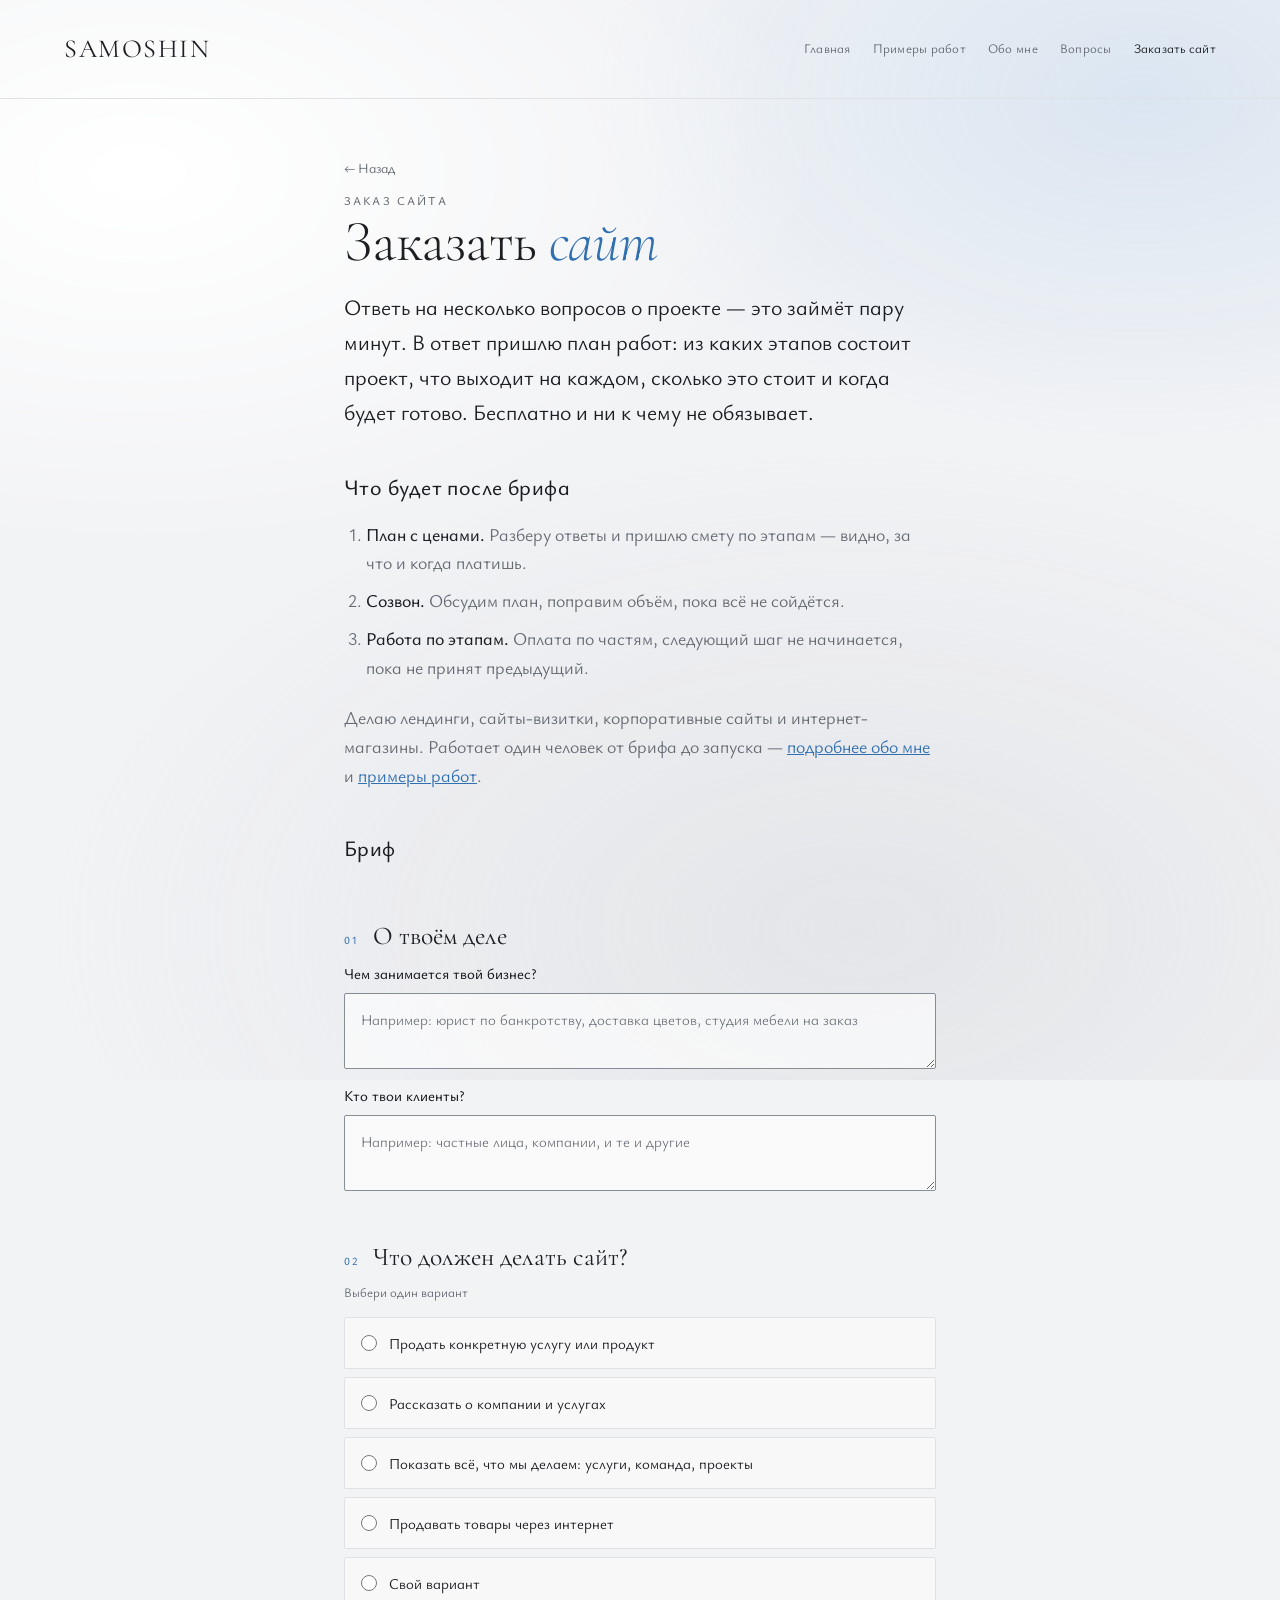
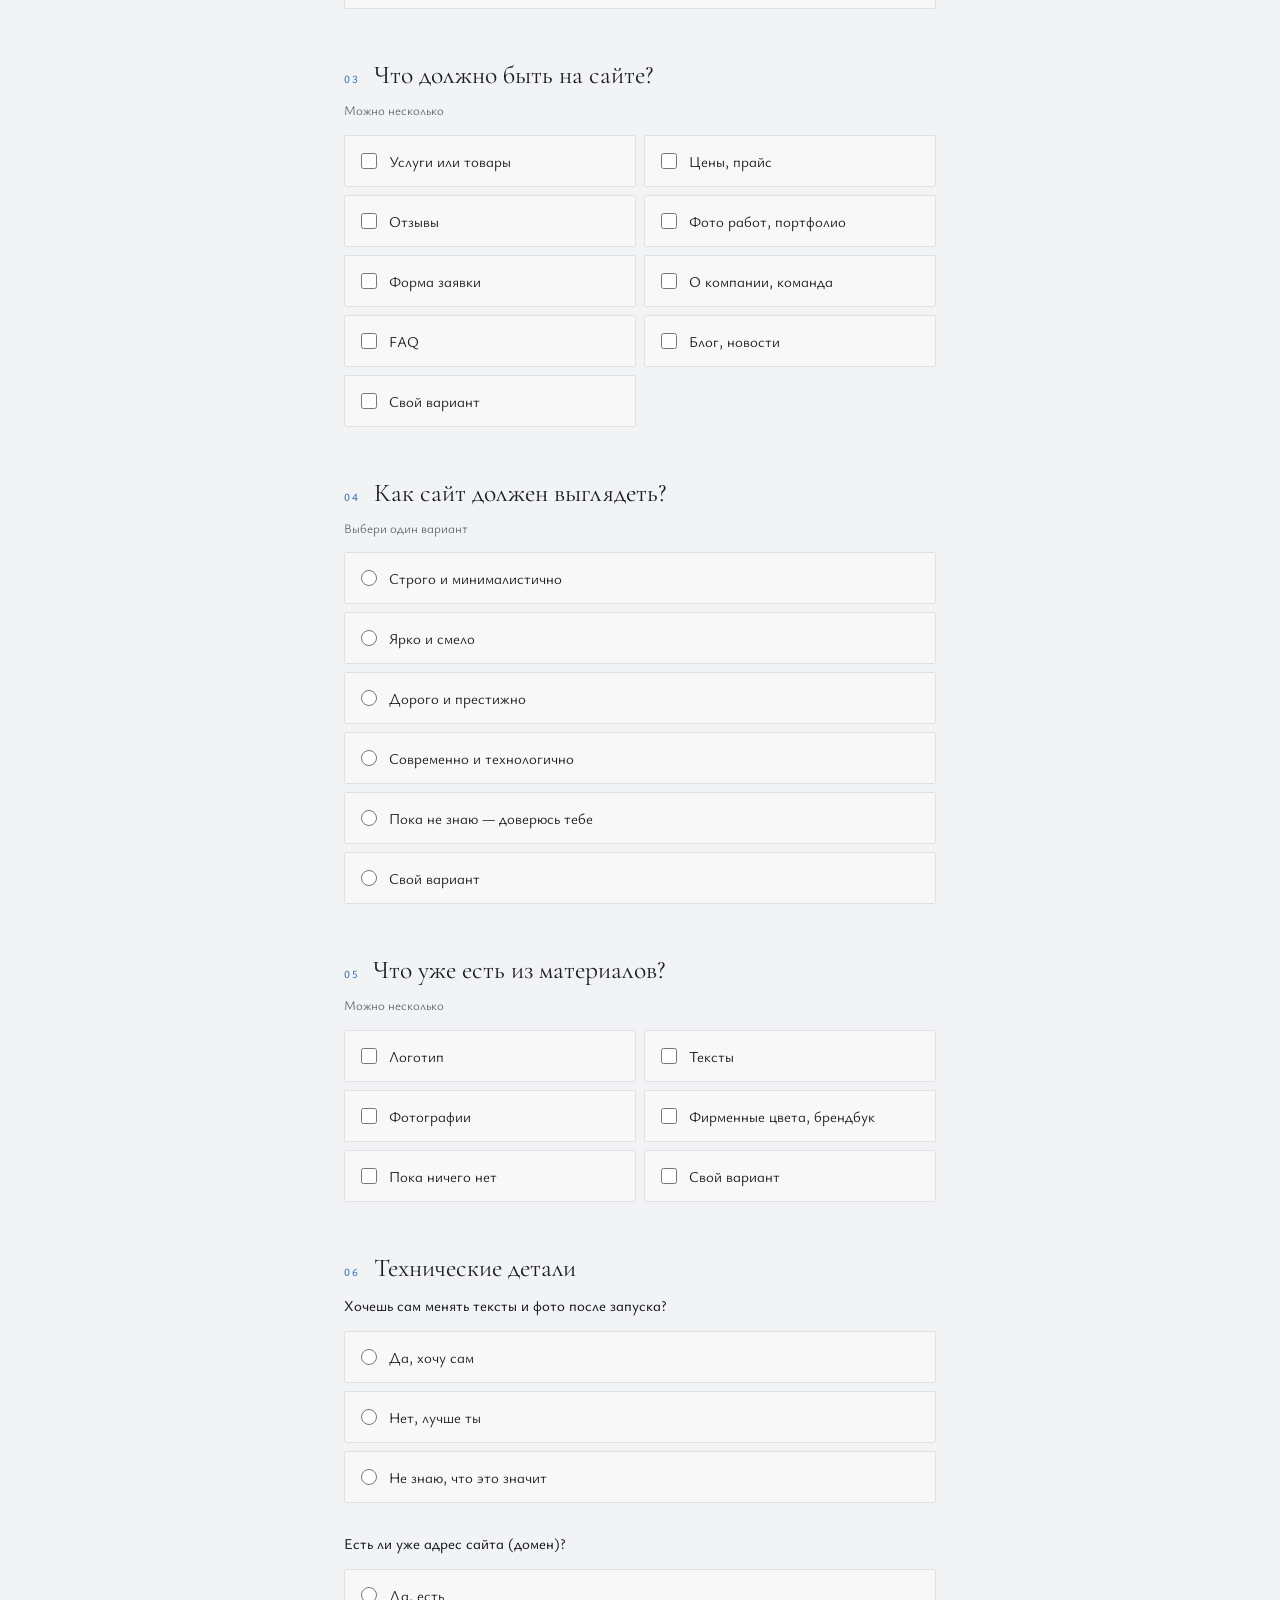
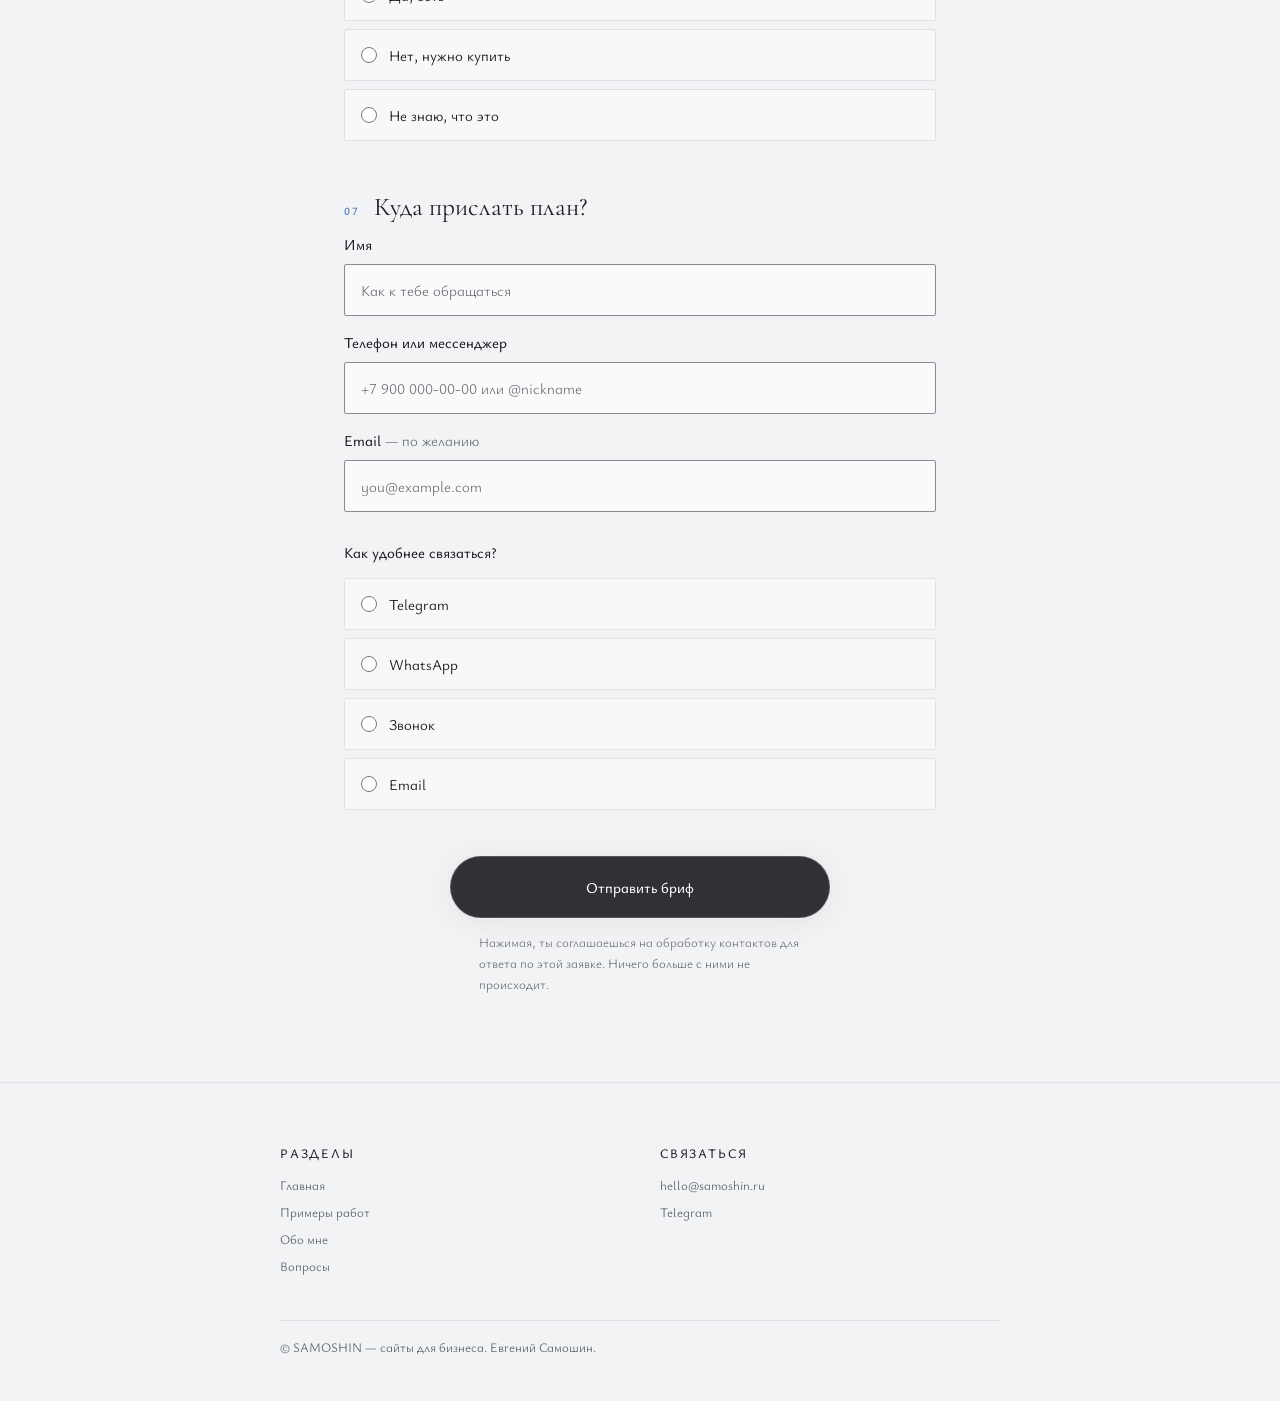
==== commit 2dc7b18b: "typo: Ysabeau Infant вместо Manrope + починка шкалы размеров Шрифт - --body переведён на Ysabeau Inf" ====
--- a/brief.html
+++ b/brief.html
@@ -38,7 +38,7 @@
 </script>
 <link rel="preconnect" href="https://fonts.googleapis.com">
 <link rel="preconnect" href="https://fonts.gstatic.com" crossorigin>
-<link href="https://fonts.googleapis.com/css2?family=Cormorant+Garamond:ital,wght@0,300;0,400;0,500;1,300;1,400&family=Manrope:wght@300;400;500;600&display=swap" rel="stylesheet">
+<link href="https://fonts.googleapis.com/css2?family=Cormorant+Garamond:ital,wght@0,300;0,400;0,500;1,300;1,400&family=Ysabeau+Infant:wght@100..700&display=swap" rel="stylesheet">
 <link rel="stylesheet" href="css/style.css">
 </head>
 <body>
--- a/css/style.css
+++ b/css/style.css
@@ -22,13 +22,19 @@
   /* границы полей ввода и выбора — 3.0:1, WCAG 1.4.11 */
 
   --display: "Cormorant Garamond", Georgia, "Times New Roman", serif;
-  --body: "Manrope", -apple-system, BlinkMacSystemFont, "Segoe UI", Roboto, sans-serif;
+  --body: "Ysabeau Infant", -apple-system, BlinkMacSystemFont, "Segoe UI", Roboto, sans-serif;
+  --body-w: 400;
+  /* вес корпусного текста: единственная ручка настройки, вариативная ось 100..700 */
+
+  /* Вторая ступень шкалы (лид и подзаголовки). Наклон тот же, что у body в clamp ниже
+     (1.05vw), иначе кривые пересекаются и на мобильных лид становится мельче текста. */
+  --fs-2: clamp(17px, 1.05vw + 14px, 22px);
 
   --pad: clamp(20px, 5vw, 64px);
   --safe-t: max(var(--pad), env(safe-area-inset-top));
   --safe-b: max(var(--pad), env(safe-area-inset-bottom));
-  --maxw: 760px;
-  /* ширина колонки контент-страниц (обо мне, примеры, кейсы, блог) */
+  --maxw: 720px;
+  /* ширина колонки контент-страниц: 720 при 18px держит строку в 55–70 знаков (760 давало до 76) */
 
   /* тайминги: прямой ход уверенный, обратный быстрее */
   --t-dive: 700ms;
@@ -66,9 +72,8 @@
 body {
   margin: 0;
   min-height: 100%;
-  font: 400 clamp(15px, 1.05vw + 12px, 18px)/1.6 var(--body);
+  font: var(--body-w) clamp(15px, 1.05vw + 12px, 18px)/1.6 var(--body);
   color: var(--ink);
-  -webkit-font-smoothing: antialiased;
   text-rendering: optimizeLegibility;
 }
 
@@ -182,22 +187,25 @@
 
 .lede {
   max-width: 56ch;
-  color: var(--muted);
-  font-weight: 300;
-  font-size: clamp(15px, .6vw + 13px, 19px);
+  color: var(--ink);
+  font-weight: 400;
+  font-size: var(--fs-2);
 }
 
 /* ═══════════════ кнопки ═══════════════ */
 .btn {
+  background: rgba(255, 255, 255, 0.14);
+  box-shadow: 0 4px 30px rgba #0000001a (0, 0, 0, 0.1);
+  backdrop-filter: blur(5px);
+  -webkit-backdrop-filter: blur(5px);
+  border: 1px solid rgba(255, 255, 255, 0.3);
   --btn-fg: var(--ink);
   display: inline-flex;
   align-items: center;
   justify-content: center;
   gap: 10px;
   padding: 15px 30px;
-  border: 1px solid var(--line);
   border-radius: 999px;
-  background: rgba(255, 255, 255, .55);
   color: var(--btn-fg);
   font-size: 15px;
   font-weight: 500;
@@ -221,9 +229,12 @@
 }
 
 .btn--primary {
-  border-color: var(--ink);
-  background: var(--ink);
   color: #fff;
+  background: #1c1e22e8;
+  box-shadow: 0 4px 30px rgb(227 227 227);
+  backdrop-filter: blur(5px);
+  -webkit-backdrop-filter: blur(5px);
+  border: 1px solid rgb(163 163 163 / 30%);
 }
 
 .btn--primary:hover {
@@ -260,6 +271,10 @@
 
 .start {
   width: 100%;
+  height: 100vh;
+  display: flex;
+  flex-direction: column;
+  justify-content: center;
   padding: var(--safe-t) var(--pad) var(--safe-b);
   text-align: center;
 }
@@ -278,8 +293,8 @@
   -webkit-background-clip: text;
   background-clip: text;
   color: transparent;
-    /* drop-shadow, а не text-shadow: при background-clip:text тень просвечивает сквозь буквы.*/
-  --relief: drop-shadow(-0.1px 0.1px 0px rgb(12 12 12 / 28%)) drop-shadow(1px 1px 1px rgb(0 0 0 / 30%));
+  /* drop-shadow, а не text-shadow: при background-clip:text тень просвечивает сквозь буквы.*/
+  --relief: drop-shadow(-0.1px 0.1px 0px rgb(12 12 12 / 28%)) drop-shadow(1px 1px 1px rgb(0 0 0 / 68%));
   filter: var(--relief);
   user-select: none;
 }
@@ -391,7 +406,7 @@
 }
 
 .brief-h2 {
-  font: 500 clamp(17px, 2vw, 20px) var(--body);
+  font: 500 var(--fs-2)/1.3 var(--body);
   letter-spacing: .02em;
   margin: 2em 0 .8em;
 }
@@ -655,7 +670,7 @@
 .qa summary {
   cursor: pointer;
   list-style: none;
-  font-size: 16px;
+  font-size: var(--fs-2);
   font-weight: 500;
   display: flex;
   gap: 14px;
@@ -688,7 +703,7 @@
   margin-top: 12px;
   color: var(--muted);
   font-weight: 300;
-  font-size: 15px;
+  /* размер — от body: 15px давал 6% разрыв с вопросом на мобильных */
 }
 
 .filters {
@@ -899,11 +914,21 @@
   margin-top: .4em;
 }
 
+/* Корпусный абзац раздела — второстепенный тон, --ink остаётся за заголовками.
+   Ставится явно: селектор по тегу цеплял бы и абзацы внутри карточек. Ряд: .eyebrow → .lede → .copy. */
+.copy {
+  color: var(--muted);
+  font-weight: 300;
+}
+
 /* Полоса CTA */
 .cta {
+  display: flex;
   text-align: center;
   padding: clamp(48px, 8vw, 96px) var(--pad);
   border-top: 1px solid var(--line);
+  flex-direction: column;
+  align-items: center;
 }
 
 .cta .display {
@@ -1008,7 +1033,7 @@
 
 /* Обо мне: шесть фаз */
 .phases-h {
-  font: 500 clamp(17px, 2vw, 20px) var(--body);
+  font: 500 var(--fs-2)/1.3 var(--body);
   letter-spacing: .02em;
   margin-top: 1.6em;
 }
@@ -1034,7 +1059,7 @@
 }
 
 .ph h4 {
-  font: 500 clamp(17px, 2vw, 20px) var(--body);
+  font: 500 var(--fs-2)/1.3 var(--body);
   margin: 0 0 .3em;
 }
 
@@ -1046,7 +1071,8 @@
 .ph .got {
   margin-top: .4em;
   color: var(--ink);
-  font-size: 15px;
+  font-size: 14px;
+  /* 15px сливался с абзацем выше: на 375px тот считается в 15.9px */
 }
 
 .ph .got b {
@@ -1054,7 +1080,8 @@
 }
 
 .phase-tag {
-  font-size: .62em;
+  font-size: 11px;
+  /* абсолютный, не em: от заклампленного родителя .62em давало 10.5px на мобильных */
   color: var(--muted);
   letter-spacing: .06em;
   text-transform: uppercase;
@@ -1067,7 +1094,7 @@
 }
 
 .types dt {
-  font: 500 clamp(16px, 1.6vw, 18px) var(--body);
+  font: 500 var(--fs-2)/1.3 var(--body);
   margin-top: 1.2em;
 }
 
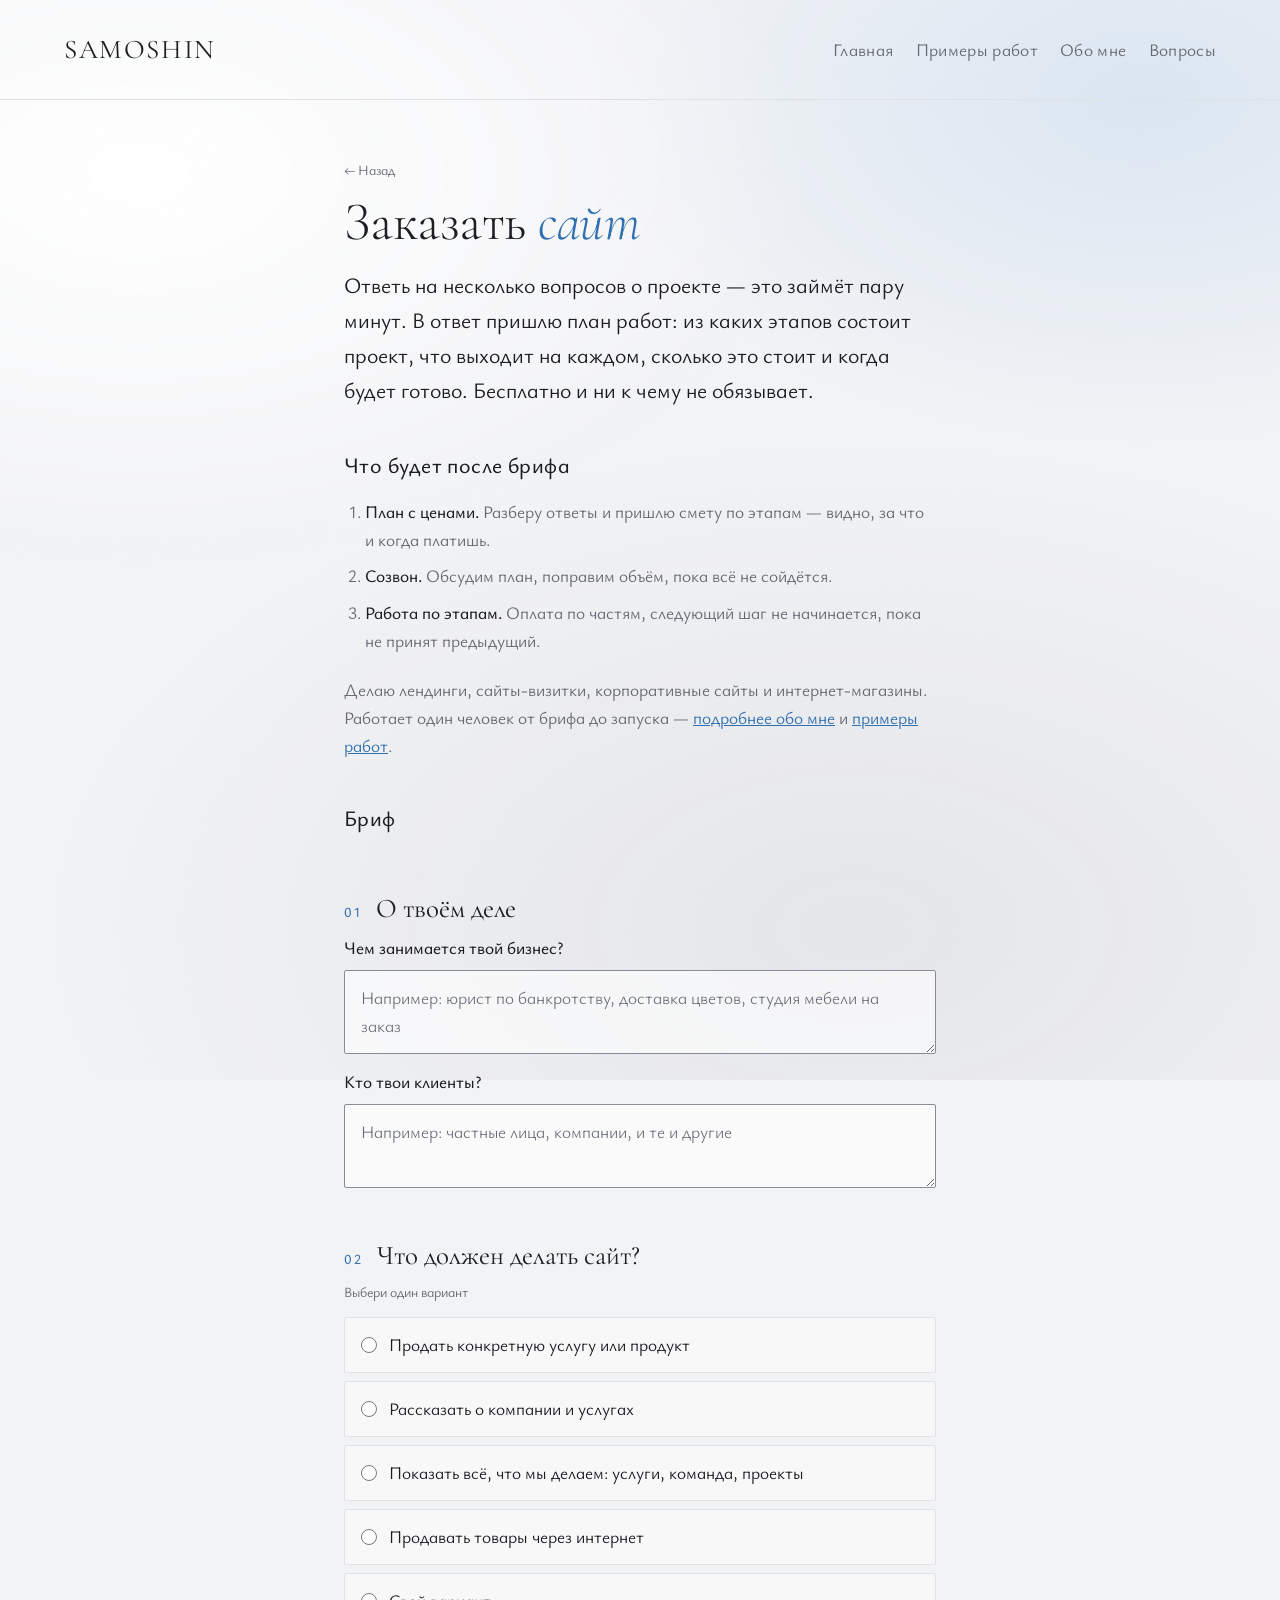
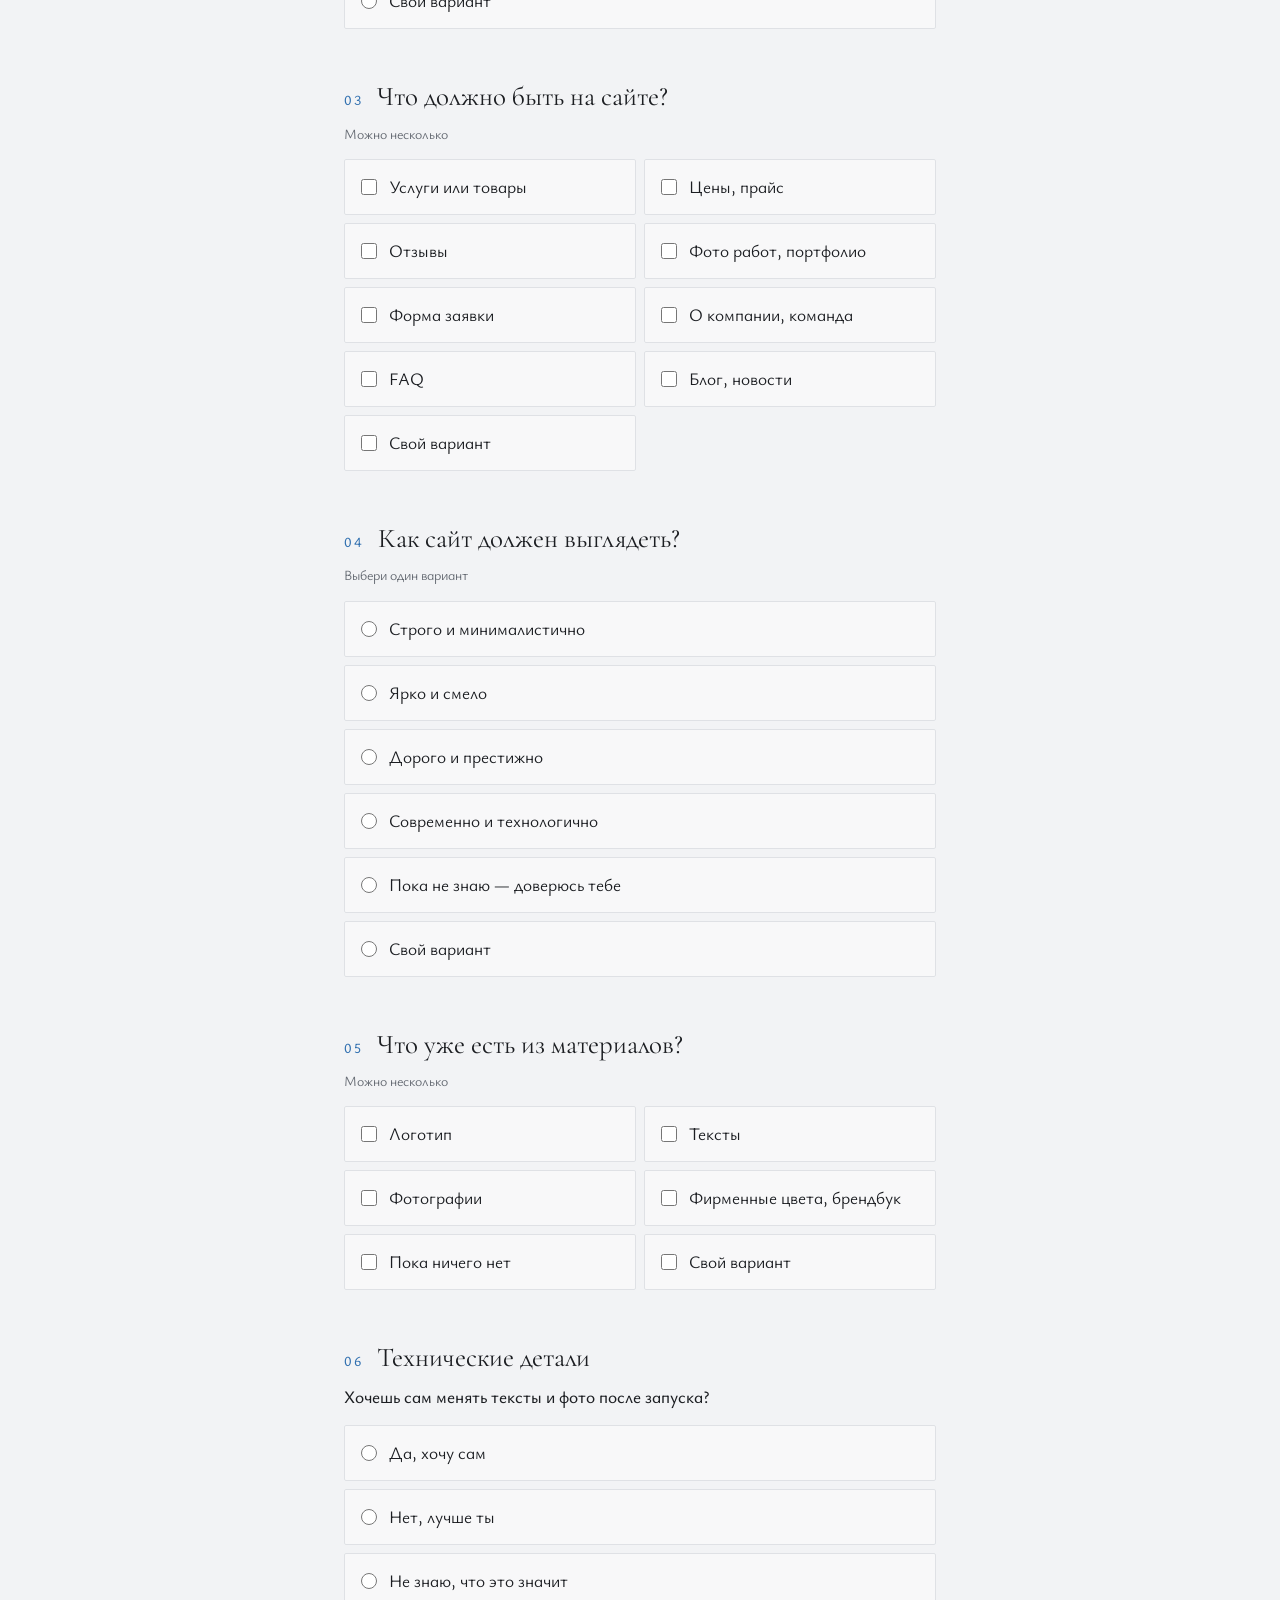
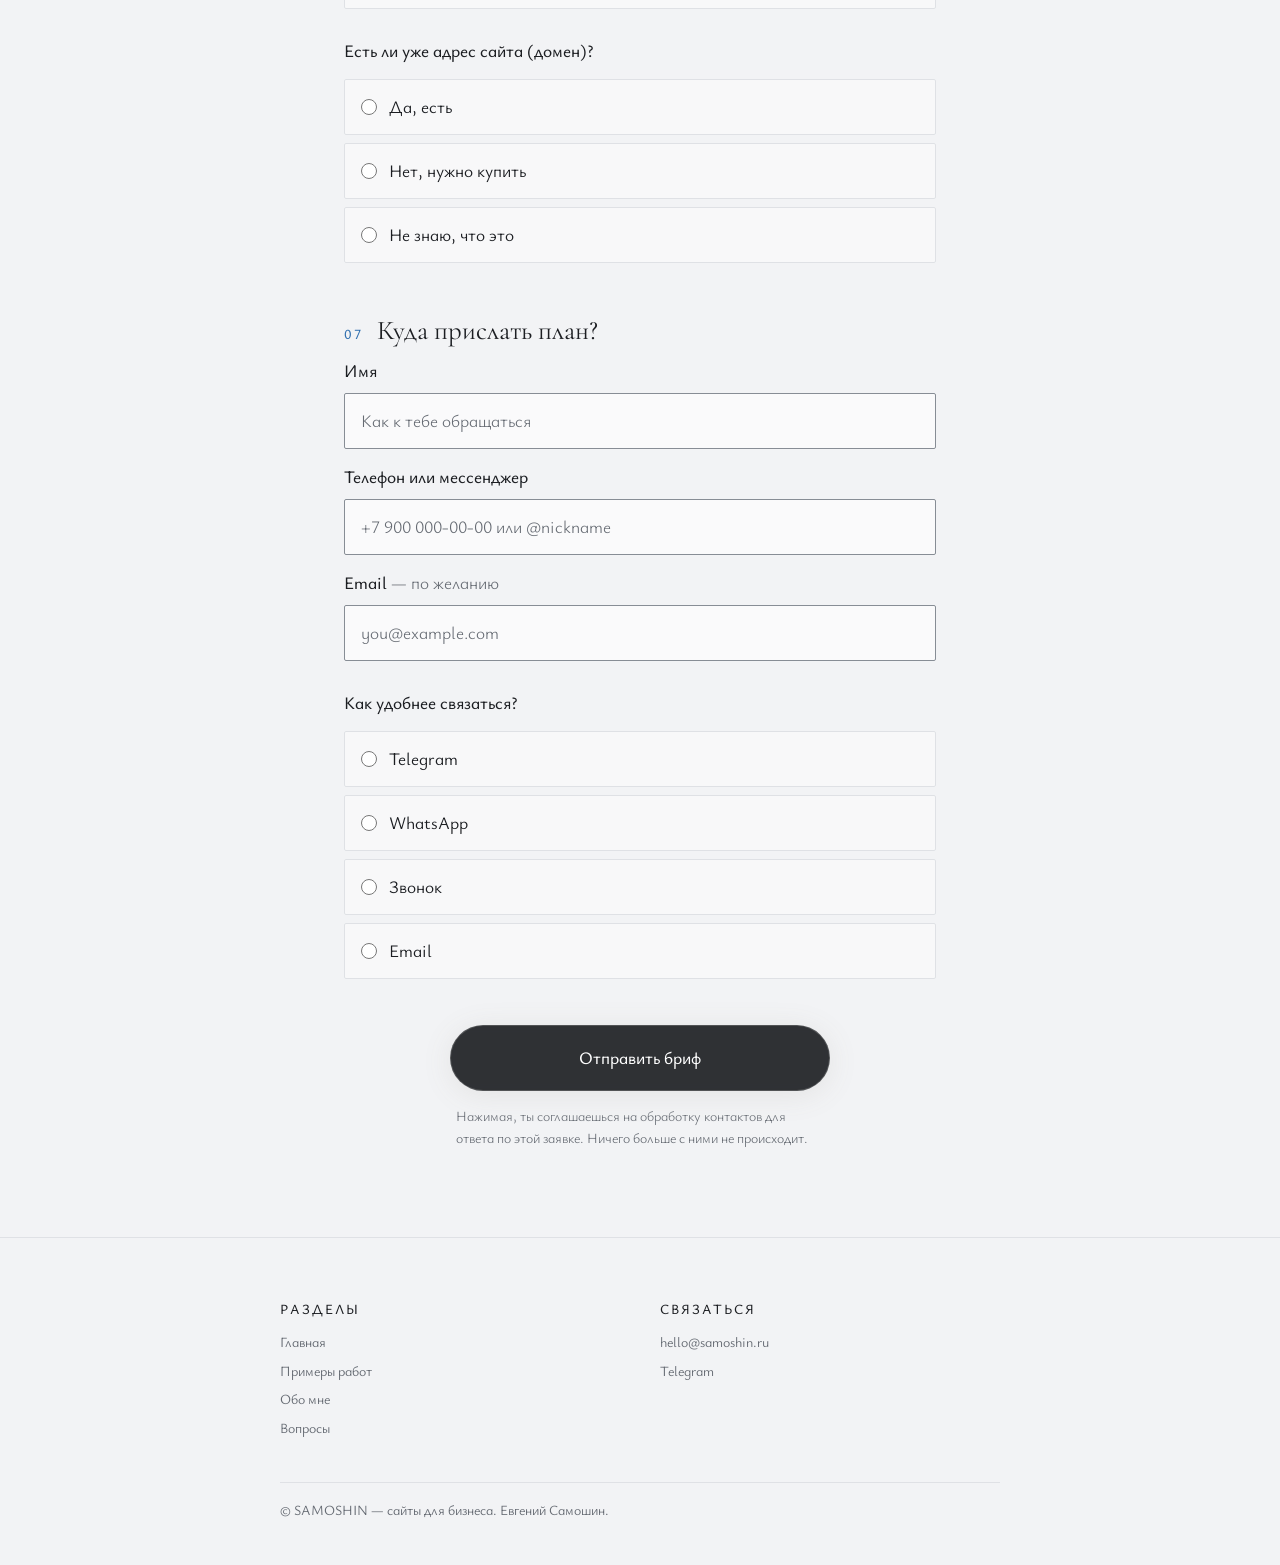
==== commit 252e6081: "Модульная шкала размеров + «На главную» вместо eyebrow Шкала: жёстко заданные размеры и clamp() заме" ====
--- a/brief.html
+++ b/brief.html
@@ -54,13 +54,11 @@
     <a href="primery.html">Примеры работ</a>
     <a href="o-mne.html">Обо мне</a>
     <a href="voprosy.html">Вопросы</a>
-    <a href="brief.html" aria-current="page">Заказать сайт</a>
   </nav>
 </header>
 
 <main class="wrap brief" id="brief-main">
   <button class="back" id="brief-back" type="button">← Назад</button>
-  <p class="eyebrow">Заказ сайта</p>
   <h1 class="display">Заказать <em>сайт</em></h1>
   <p class="lede">Ответь на несколько вопросов о проекте — это займёт пару минут. В ответ пришлю
     план работ: из каких этапов состоит проект, что выходит на каждом, сколько это стоит и когда
--- a/css/style.css
+++ b/css/style.css
@@ -26,15 +26,25 @@
   --body-w: 400;
   /* вес корпусного текста: единственная ручка настройки, вариативная ось 100..700 */
 
-  /* Вторая ступень шкалы (лид и подзаголовки). Наклон тот же, что у body в clamp ниже
-     (1.05vw), иначе кривые пересекаются и на мобильных лид становится мельче текста. */
-  --fs-2: clamp(17px, 1.05vw + 14px, 22px);
+  /* Модульная шкала: старт 14px, шаг 1.25. Значения округлены до 0.5px.
+     14 · 1.25 = 17.5 · 1.25 = 21.9 → 22 · 1.25 = 27.3 → 27 · 1.25 = 34.2 → 34 …
+     Нижние ступени фиксированы: 14px — пол, ниже него не опускаемся нигде.
+     Крупные заголовки текучие, но оба конца clamp — тоже ступени шкалы,
+     поэтому на любой ширине размер попадает в шкалу, а не между ступенями. */
+  --fs-0: 14px;
+  --fs-1: 17.5px;
+  --fs-2: 22px;
+  --fs-3: 27px;
+  --fs-4: 34px;
+  --fs-5: 43px;
+  --fs-6: 54px;
+  --fs-7: 67px;
 
   --pad: clamp(20px, 5vw, 64px);
   --safe-t: max(var(--pad), env(safe-area-inset-top));
   --safe-b: max(var(--pad), env(safe-area-inset-bottom));
   --maxw: 720px;
-  /* ширина колонки контент-страниц: 720 при 18px держит строку в 55–70 знаков (760 давало до 76) */
+  /* ширина колонки контент-страниц (обо мне, примеры, кейсы, блог) */
 
   /* тайминги: прямой ход уверенный, обратный быстрее */
   --t-dive: 700ms;
@@ -72,7 +82,7 @@
 body {
   margin: 0;
   min-height: 100%;
-  font: var(--body-w) clamp(15px, 1.05vw + 12px, 18px)/1.6 var(--body);
+  font: var(--body-w) var(--fs-1)/1.6 var(--body);
   color: var(--ink);
   text-rendering: optimizeLegibility;
 }
@@ -163,26 +173,14 @@
 .display {
   font-family: var(--display);
   font-weight: 300;
-  font-size: clamp(34px, 5.6vw, 74px);
+  font-size: var(--fs-7);
   line-height: 1.12;
   letter-spacing: -0.01em;
-}
-
-.display--sm {
-  font-size: clamp(28px, 3.6vw, 46px);
 }
 
 .display em,
 .logo-sub em {
   font-style: italic;
-}
-
-.eyebrow {
-  font-size: 12px;
-  font-weight: 500;
-  letter-spacing: .18em;
-  text-transform: uppercase;
-  color: var(--muted);
 }
 
 .lede {
@@ -207,7 +205,7 @@
   padding: 15px 30px;
   border-radius: 999px;
   color: var(--btn-fg);
-  font-size: 15px;
+  font-size: var(--fs-1);
   font-weight: 500;
   text-decoration: none;
   cursor: pointer;
@@ -301,7 +299,7 @@
 
 .logo-sub {
   margin-top: 6px;
-  font-size: clamp(12px, 1.1vw, 15px);
+  font-size: var(--fs-1);
   letter-spacing: .34em;
   text-transform: uppercase;
   color: #1c1e228a;
@@ -374,7 +372,9 @@
   padding: 0;
   cursor: pointer;
   font: inherit;
-  font-size: clamp(12px, 1vw, 14px);
+  /* Ступень основного текста, а не подписи: на главном экране это единственная
+     навигация. Заодно даёт высоту строки 28px — WCAG 2.5.8 требует минимум 24. */
+  font-size: var(--fs-1);
   letter-spacing: .04em;
   color: var(--muted);
   text-decoration: none;
@@ -454,7 +454,9 @@
   background: none;
   padding: 6px 12px 6px 0;
   color: var(--muted);
-  font-size: 14px;
+  font-size: var(--fs-0);
+  text-decoration: none;
+  /* на контент-страницах это <a href="index.html">, на брифе — <button> с history.back() */
   cursor: pointer;
   transition: color .3s;
 }
@@ -483,13 +485,13 @@
   gap: 14px;
   font-family: var(--display);
   font-weight: 400;
-  font-size: clamp(22px, 2vw, 28px);
+  font-size: var(--fs-3);
   padding-bottom: 4px;
 }
 
 .step-n {
   font-family: var(--body);
-  font-size: 11px;
+  font-size: var(--fs-0);
   font-weight: 500;
   letter-spacing: .16em;
   color: var(--sky-ink);
@@ -497,7 +499,7 @@
 
 .q {
   display: block;
-  font-size: 15px;
+  font-size: var(--fs-1);
   font-weight: 500;
 }
 
@@ -506,7 +508,7 @@
 }
 
 .q-note {
-  font-size: 13px;
+  font-size: var(--fs-0);
   color: var(--muted);
 }
 
@@ -532,7 +534,7 @@
   border-radius: 2px;
   background: rgba(255, 255, 255, .6);
   font: inherit;
-  font-size: 15px;
+  font-size: var(--fs-1);
   color: var(--ink);
   resize: vertical;
   transition: border-color .25s, background .25s;
@@ -572,7 +574,7 @@
   border: 1px solid var(--line);
   border-radius: 2px;
   background: rgba(255, 255, 255, .45);
-  font-size: 15px;
+  font-size: var(--fs-1);
   cursor: pointer;
   transition: border-color .25s, background .25s;
 }
@@ -639,11 +641,11 @@
 
 .form-error {
   color: var(--sky-ink);
-  font-size: 14px;
+  font-size: var(--fs-0);
 }
 
 .form-note {
-  font-size: 13px;
+  font-size: var(--fs-0);
   color: var(--muted);
   max-width: 46ch;
   font-weight: 300;
@@ -686,7 +688,7 @@
   content: "+";
   color: var(--sky-ink);
   font-family: var(--display);
-  font-size: 20px;
+  font-size: var(--fs-2);
   line-height: 1.2;
   flex: 0 0 auto;
 }
@@ -719,7 +721,7 @@
   border: 1px solid var(--line);
   border-radius: 999px;
   background: rgba(255, 255, 255, .5);
-  font-size: 13px;
+  font-size: var(--fs-0);
   cursor: pointer;
   transition: border-color .25s, background .25s, color .25s;
 }
@@ -820,7 +822,7 @@
 /* ═══════════════════════════════════════════════
    КОНТЕНТ-СТРАНИЦЫ (обо мне, примеры работ, кейсы, блог)
    Обёртка #page с классом .doc. Скролл-поток задаёт html (см. верх файла).
-   Общие .btn/.display/.eyebrow/.lede/.filter — из immersion выше (приоритет style.css).
+   Общие .btn/.display/.lede/.filter — из immersion выше (приоритет style.css).
    Здесь — только структура и то, чего в immersion нет.
    ═══════════════════════════════════════════════ */
 
@@ -839,7 +841,8 @@
   padding-inline: var(--pad);
 }
 
-.prose a {
+/* :not(.back) — «На главную» держит свой приглушённый тон из .back, а не акцентный цвет ссылок в тексте. */
+.prose a:not(.back) {
   color: var(--sky-ink);
 }
 
@@ -856,7 +859,7 @@
 .site-logo {
   font-family: var(--display);
   font-weight: 400;
-  font-size: clamp(20px, 3vw, 26px);
+  font-size: var(--fs-3);
   letter-spacing: .06em;
   color: var(--ink);
   text-decoration: none;
@@ -865,13 +868,15 @@
 .site-nav {
   display: flex;
   flex-wrap: wrap;
+  justify-content: center;
   gap: clamp(12px, 2vw, 22px);
 }
 
 .site-nav a {
   color: var(--muted);
   text-decoration: none;
-  font-size: clamp(13px, 1vw, 15px);
+  /* см. .door: 14px давало высоту 22.4px, ниже минимума WCAG 2.5.8 */
+  font-size: var(--fs-1);
   letter-spacing: .02em;
   transition: color 160ms ease;
 }
@@ -883,11 +888,11 @@
 
 /* Заголовки контент-страниц (размеры; базовый .display и .display em — из immersion) */
 .doc h1.display {
-  font-size: clamp(34px, 6vw, 58px);
+  font-size: var(--fs-6);
 }
 
 .doc h2.display {
-  font-size: clamp(26px, 4vw, 38px);
+  font-size: var(--fs-4);
 }
 
 .doc .display em {
@@ -902,6 +907,12 @@
   margin-top: 1.1em;
 }
 
+/* 1.1em считается от кегля h1 (54px) и отрывал бы ссылку от заголовка.
+   Воздух даёт сам .back: min-height 44px + нижний паддинг. */
+.prose>.back+h1 {
+  margin-top: 0;
+}
+
 .prose h2 {
   margin-top: 1.6em;
 }
@@ -915,7 +926,7 @@
 }
 
 /* Корпусный абзац раздела — второстепенный тон, --ink остаётся за заголовками.
-   Ставится явно: селектор по тегу цеплял бы и абзацы внутри карточек. Ряд: .eyebrow → .lede → .copy. */
+   Ставится явно: селектор по тегу цеплял бы и абзацы внутри карточек. Ряд: .lede → .copy. */
 .copy {
   color: var(--muted);
   font-weight: 300;
@@ -950,7 +961,7 @@
   border-top: 1px solid var(--line);
   padding: clamp(36px, 6vw, 64px) var(--pad) clamp(28px, 4vw, 44px);
   color: var(--muted);
-  font-size: clamp(13px, 1vw, 15px);
+  font-size: var(--fs-0);
 }
 
 .foot-cols {
@@ -962,7 +973,7 @@
 }
 
 .foot-cols h3 {
-  font: 500 13px/1 var(--body);
+  font: 500 var(--fs-0)/1 var(--body);
   letter-spacing: .14em;
   text-transform: uppercase;
   color: var(--ink);
@@ -985,7 +996,7 @@
   margin: clamp(24px, 4vw, 40px) auto 0;
   padding-top: 16px;
   border-top: 1px solid var(--line);
-  font-size: 13px;
+  font-size: var(--fs-0);
 }
 
 /* Примеры работ: сетка кейсов (фильтр .filters/.filter — из immersion выше) */
@@ -1009,19 +1020,19 @@
 }
 
 .case-t {
-  font: 500 18px/1.3 var(--body);
+  font: 500 var(--fs-2)/1.3 var(--body);
   margin: 0 0 6px;
 }
 
 .case-b {
   color: var(--muted);
-  font-size: 15px;
+  font-size: var(--fs-1);
   margin: 0 0 10px;
   flex: 1;
 }
 
 .case-tag {
-  font-size: 13px;
+  font-size: var(--fs-0);
   letter-spacing: .1em;
   text-transform: uppercase;
   color: var(--sky-ink);
@@ -1053,7 +1064,7 @@
 
 .ph-n {
   font-family: var(--display);
-  font-size: clamp(30px, 4vw, 44px);
+  font-size: var(--fs-5);
   line-height: .9;
   color: var(--sky-ink);
 }
@@ -1071,7 +1082,7 @@
 .ph .got {
   margin-top: .4em;
   color: var(--ink);
-  font-size: 14px;
+  font-size: var(--fs-0);
   /* 15px сливался с абзацем выше: на 375px тот считается в 15.9px */
 }
 
@@ -1080,7 +1091,7 @@
 }
 
 .phase-tag {
-  font-size: 11px;
+  font-size: var(--fs-0);
   /* абсолютный, не em: от заклампленного родителя .62em давало 10.5px на мобильных */
   color: var(--muted);
   letter-spacing: .06em;
@@ -1105,4 +1116,56 @@
 
 .types dd a {
   white-space: nowrap;
-}+}
+
+/* ═══════════════════════════════════════════════
+   Шкала на узких экранах
+   Крупные уровни сдвигаются на ступень вниз целиком, а не интерполируются.
+   clamp() держит шаг 1.25 только на концах диапазона: между ними размер уходит
+   с шага (при 768px давал 46.08 и 30.72 — соотношение 1.5, а не 1.25).
+   Блок в конце файла намеренно: медиазапрос не добавляет специфичности,
+   а .doc h1.display выше по файлу весит (0,2,1) и иначе перебил бы правку.
+   ═══════════════════════════════════════════════ */
+@media (max-width: 900px) {
+  .display {
+    font-size: var(--fs-6);
+  }
+
+  .ph-n {
+    font-size: var(--fs-4);
+  }
+
+  .doc h1.display {
+    font-size: var(--fs-5);
+  }
+
+  .doc h2.display {
+    font-size: var(--fs-3);
+  }
+
+  .site-logo {
+    font-size: var(--fs-2);
+  }
+}
+
+@media (max-width: 560px) {
+  .display {
+    font-size: var(--fs-5);
+  }
+
+  .step legend {
+    font-size: var(--fs-3);
+  }
+
+  .doc h1.display {
+    font-size: var(--fs-4);
+  }
+}
+
+/* Подпись под вордмарком набрана разрядкой .34em: на 17.5px строка выходит 290px
+   и на узком экране рвётся на две. До 375px включительно держим ступень ниже. */
+@media (max-width: 375px) {
+  .logo-sub {
+    font-size: var(--fs-0);
+  }
+}
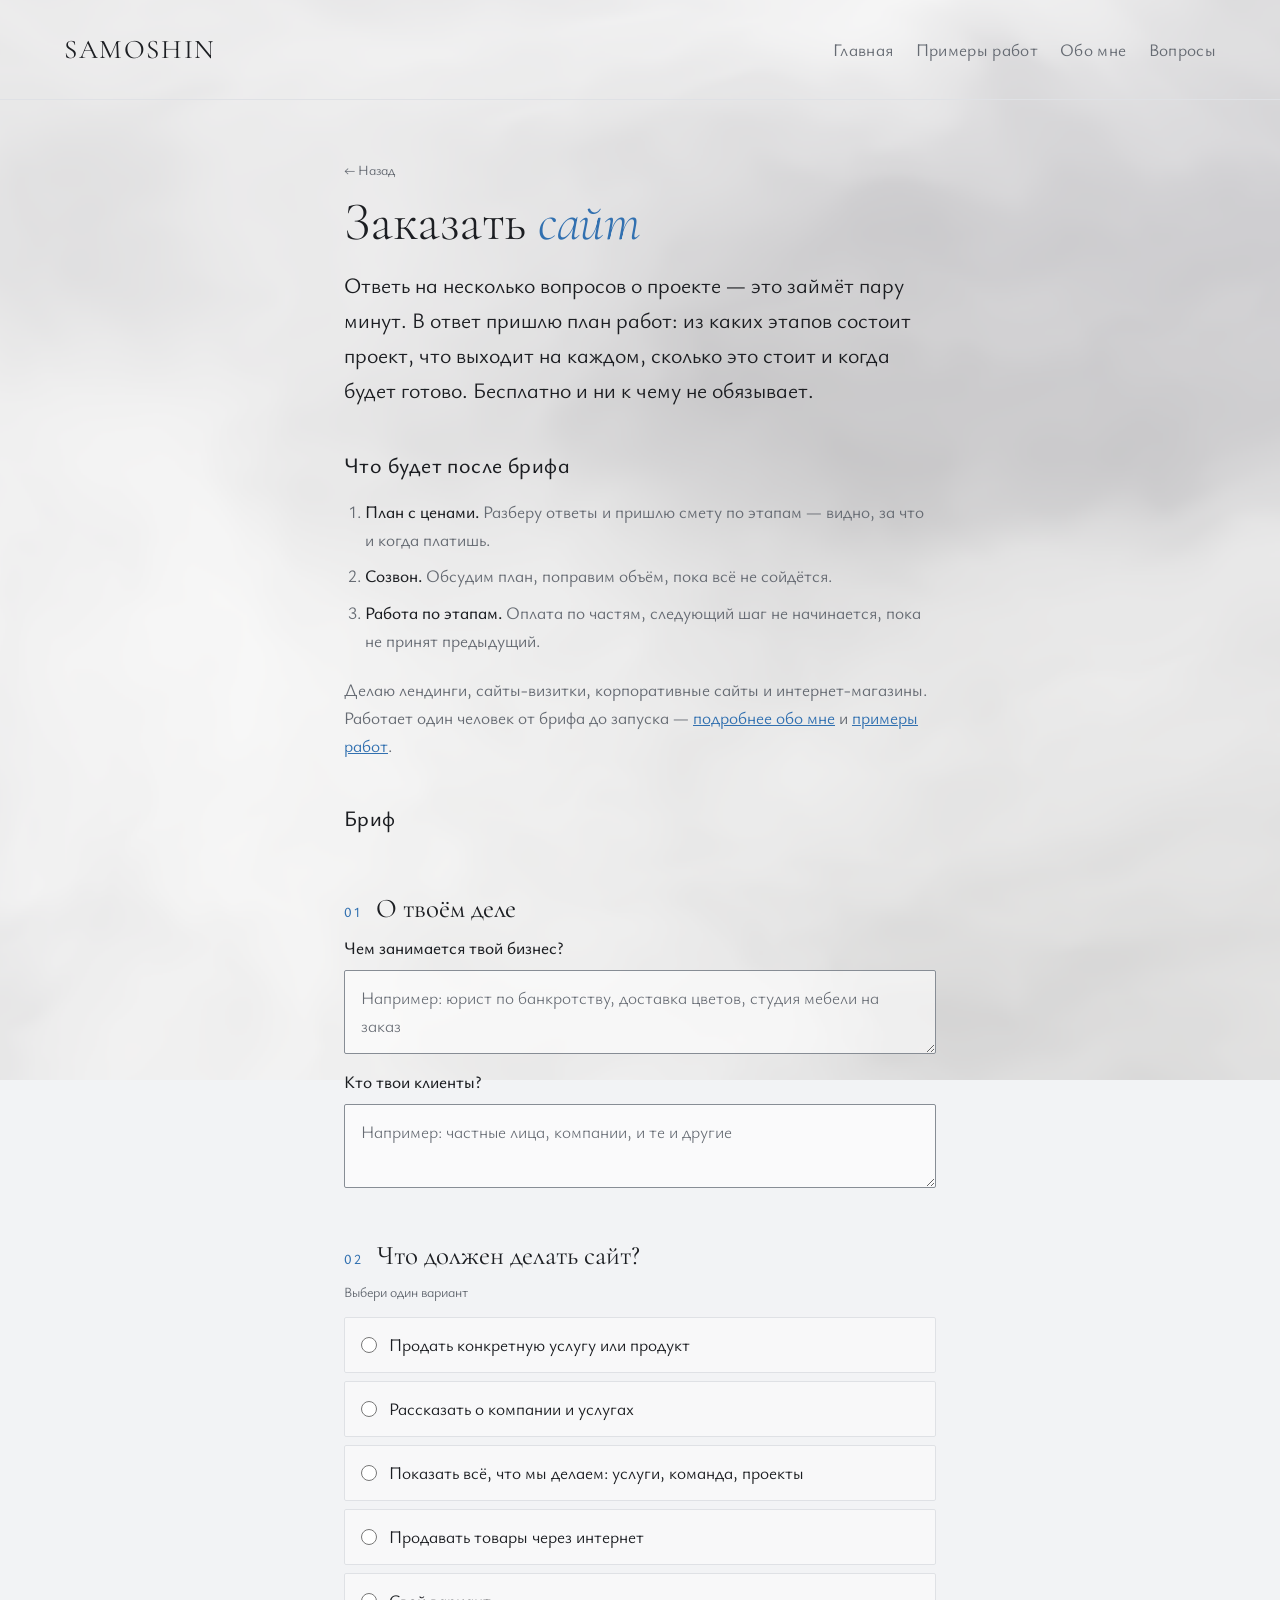
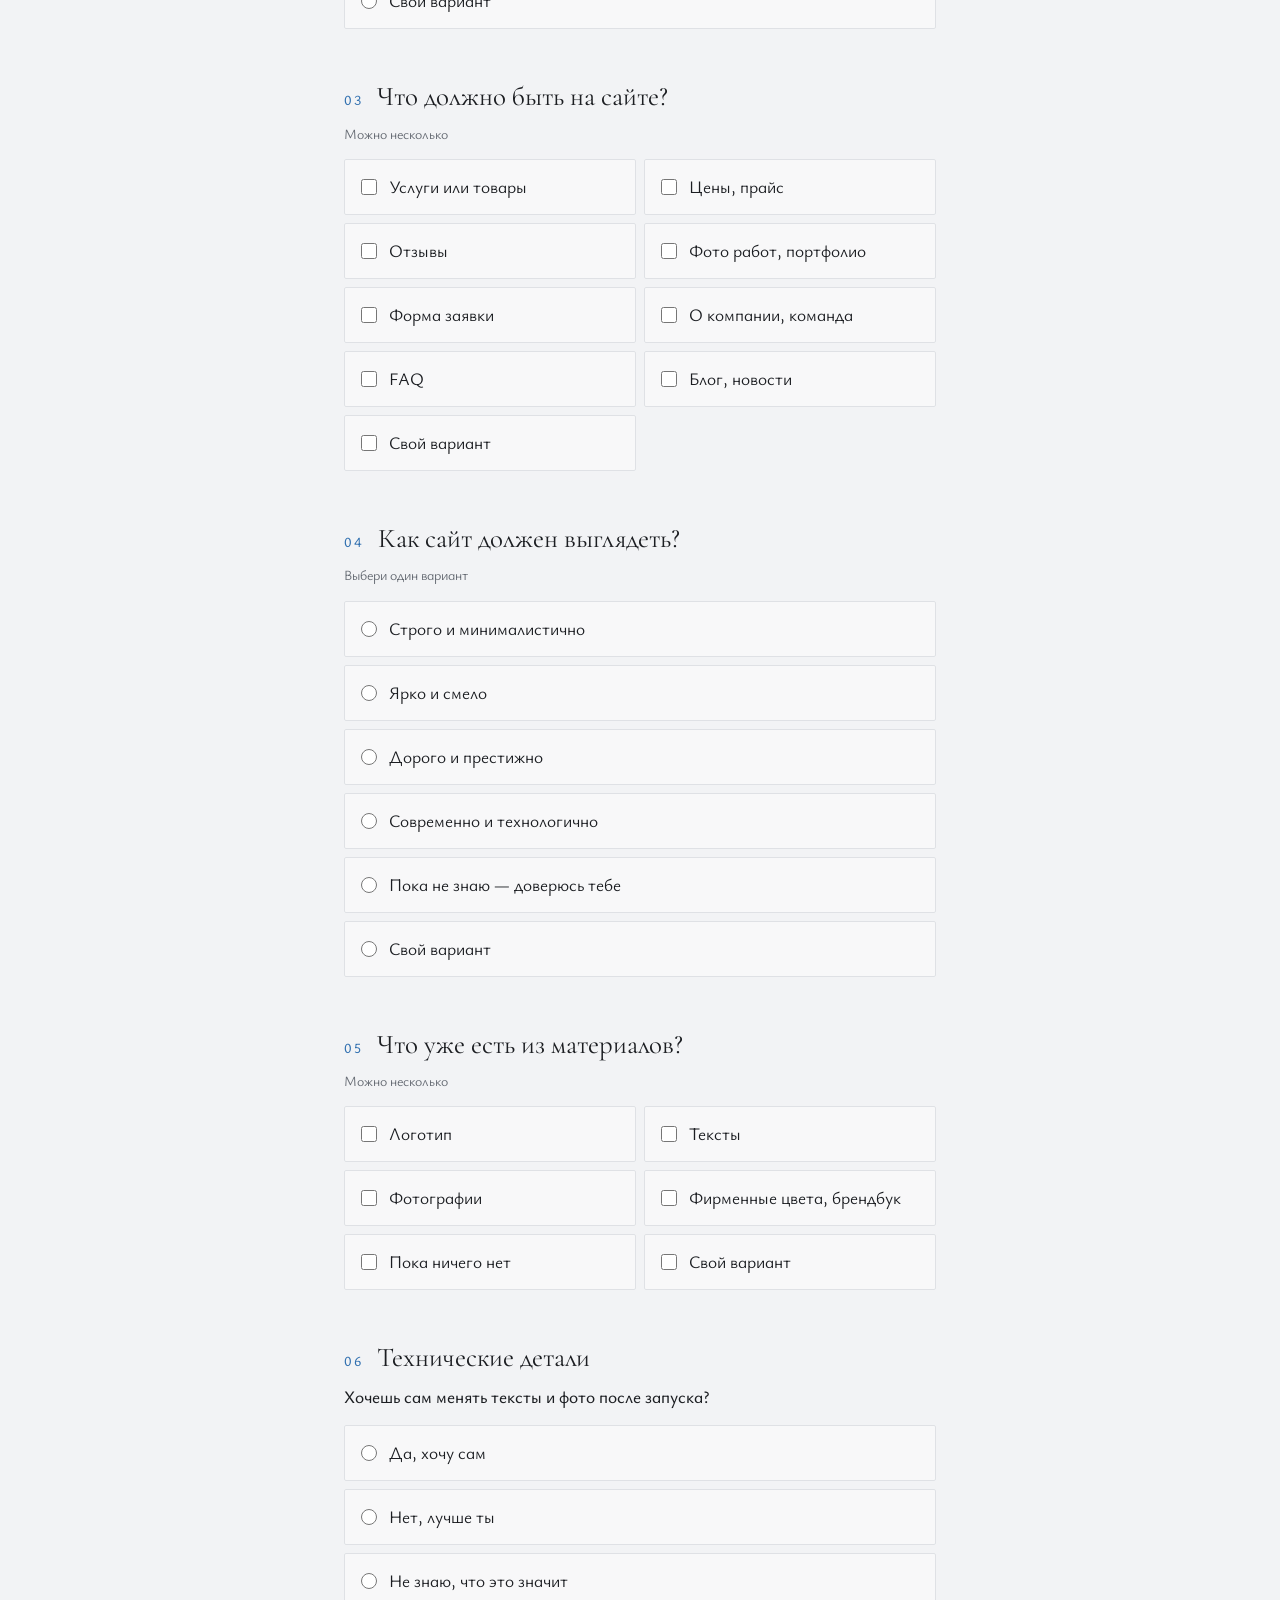
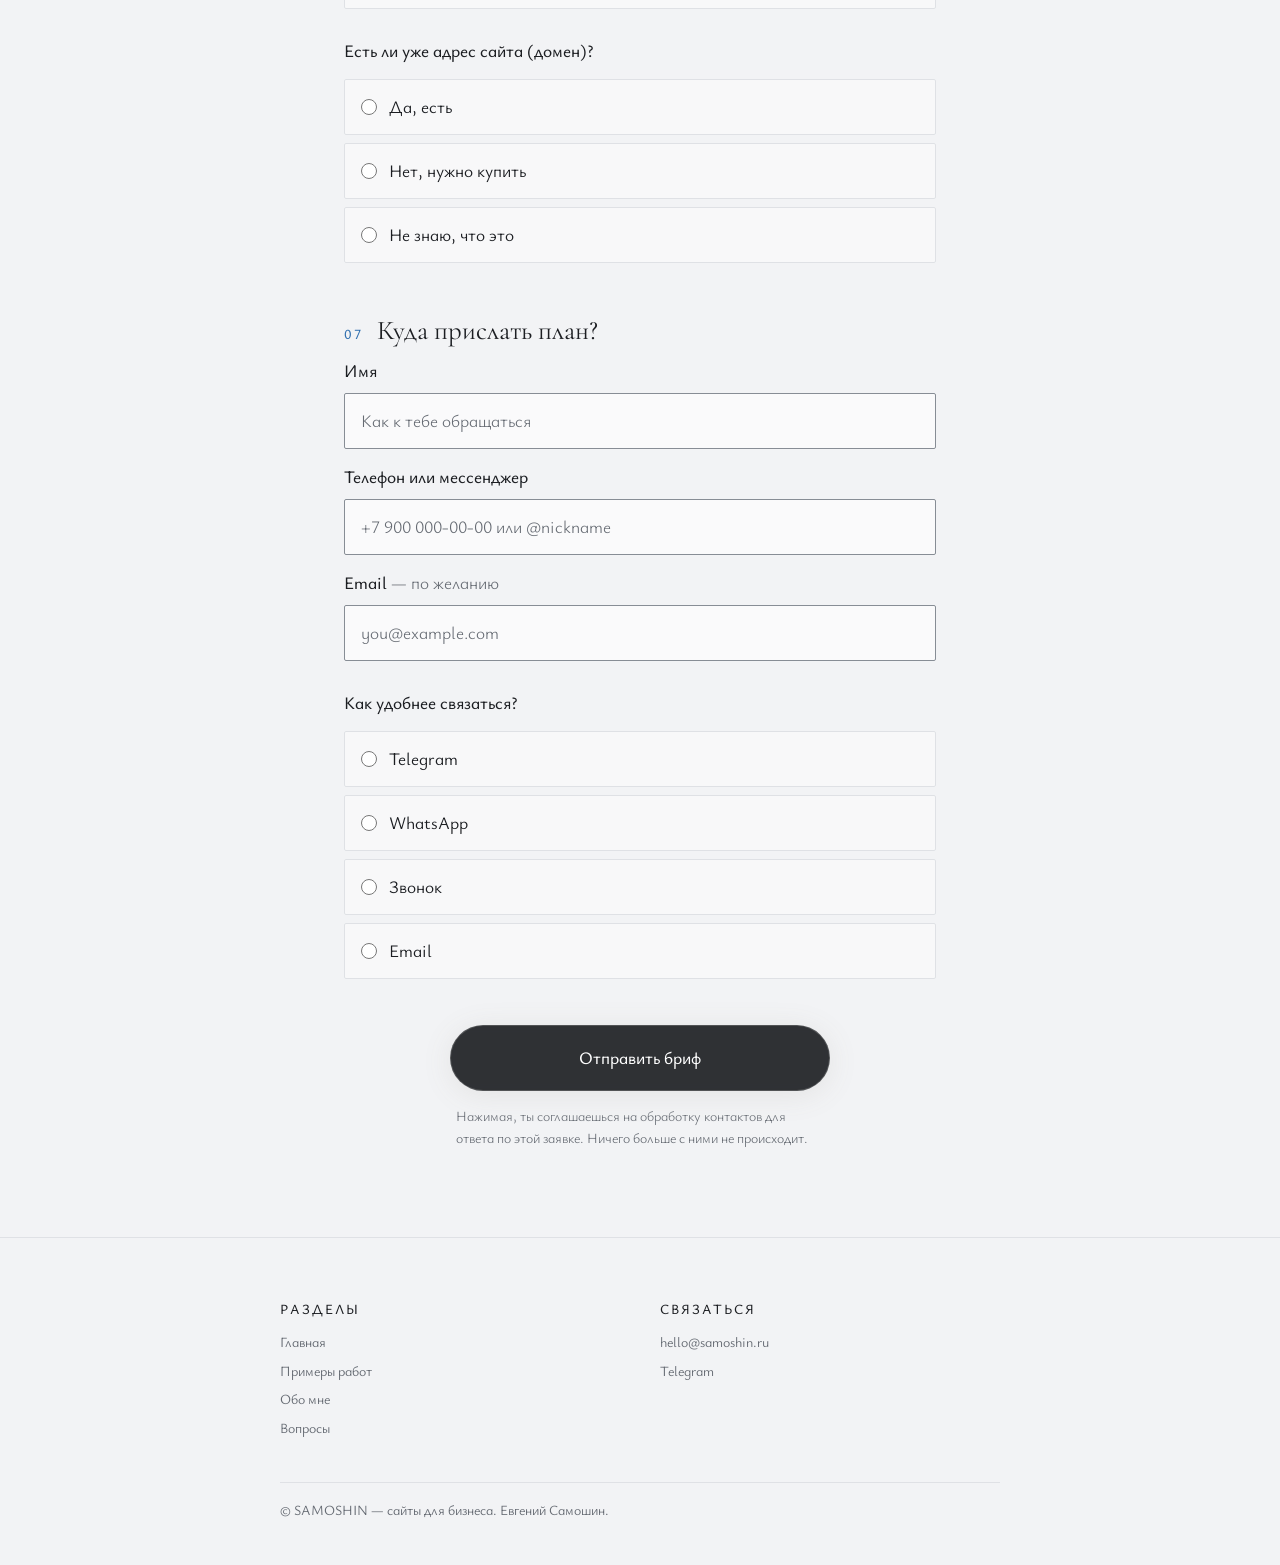
==== commit 66b3504a: "Свой fog.js вместо Vanta + three: 628 КБ → 10 КБ VANTA.FOG — это один фуллскрин-шейдер: из three.js " ====
--- a/brief.html
+++ b/brief.html
@@ -225,8 +225,7 @@
 </div><!-- /#page -->
 
 <!-- Персистентный шелл: дым + роутер. -->
-<script src="js/vendor/three.r134.min.js"></script>
-<script src="js/vendor/vanta.fog.min.js"></script>
+<script src="js/fog.js"></script>
 <script src="js/smoke.js"></script>
 <script src="js/smoke-bg.js"></script>
 <script src="js/pages.js"></script>
--- a/css/style.css
+++ b/css/style.css
@@ -193,7 +193,7 @@
 /* ═══════════════ кнопки ═══════════════ */
 .btn {
   background: rgba(255, 255, 255, 0.14);
-  box-shadow: 0 4px 30px rgba #0000001a (0, 0, 0, 0.1);
+  box-shadow: 0 4px 30px rgba(0, 0, 0, .1);
   backdrop-filter: blur(5px);
   -webkit-backdrop-filter: blur(5px);
   border: 1px solid rgba(255, 255, 255, 0.3);
@@ -209,7 +209,11 @@
   font-weight: 500;
   text-decoration: none;
   cursor: pointer;
-  transition: border-color .3s, background .3s, color .3s, transform .3s var(--ease-soft);
+  /* box-shadow и text-shadow обязаны быть в базовом правиле, а не только в :hover.
+     Правило под курсором управляет лишь входом; выход анимирует базовое, и без них
+     свечение гасло рывком. По той же причине в :hover нет своего transition. */
+  transition: border-color .3s, background .3s, color .3s, box-shadow .3s, text-shadow .3s,
+    transform .3s var(--ease-soft);
 }
 
 .btn:hover {
@@ -218,8 +222,6 @@
   transform: translateY(-1px);
   text-shadow: 0 0 18px var(--ink);
   box-shadow: 1px 1px 20px 1px #fff;
-  transform: translateY(-1px);
-  transition: 0.3s;
 }
 
 .btn:active {
@@ -241,7 +243,6 @@
   color: #fff;
   text-shadow: 0 0 12px #ffffff;
   box-shadow: var(--ink) 1px 1px 20px 1px;
-  transition: 0.3s;
 }
 
 .btn--ghost {
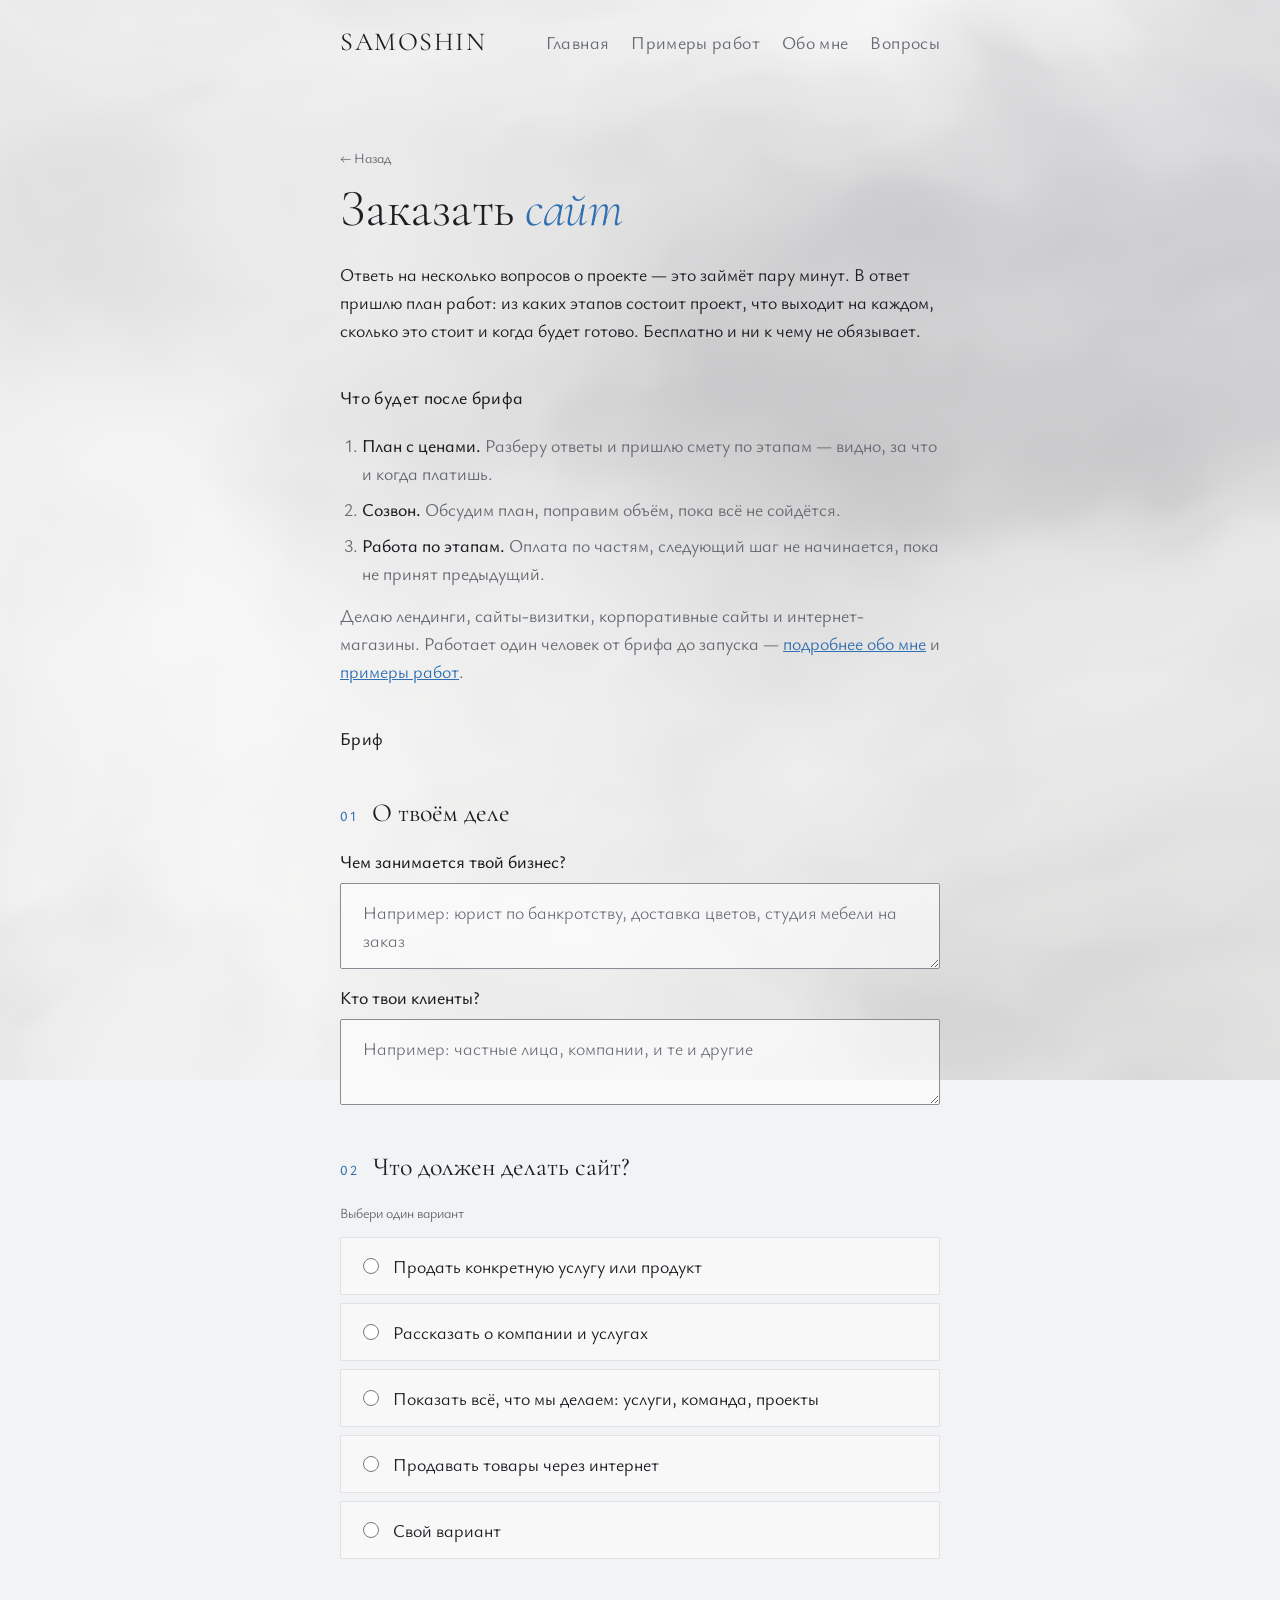
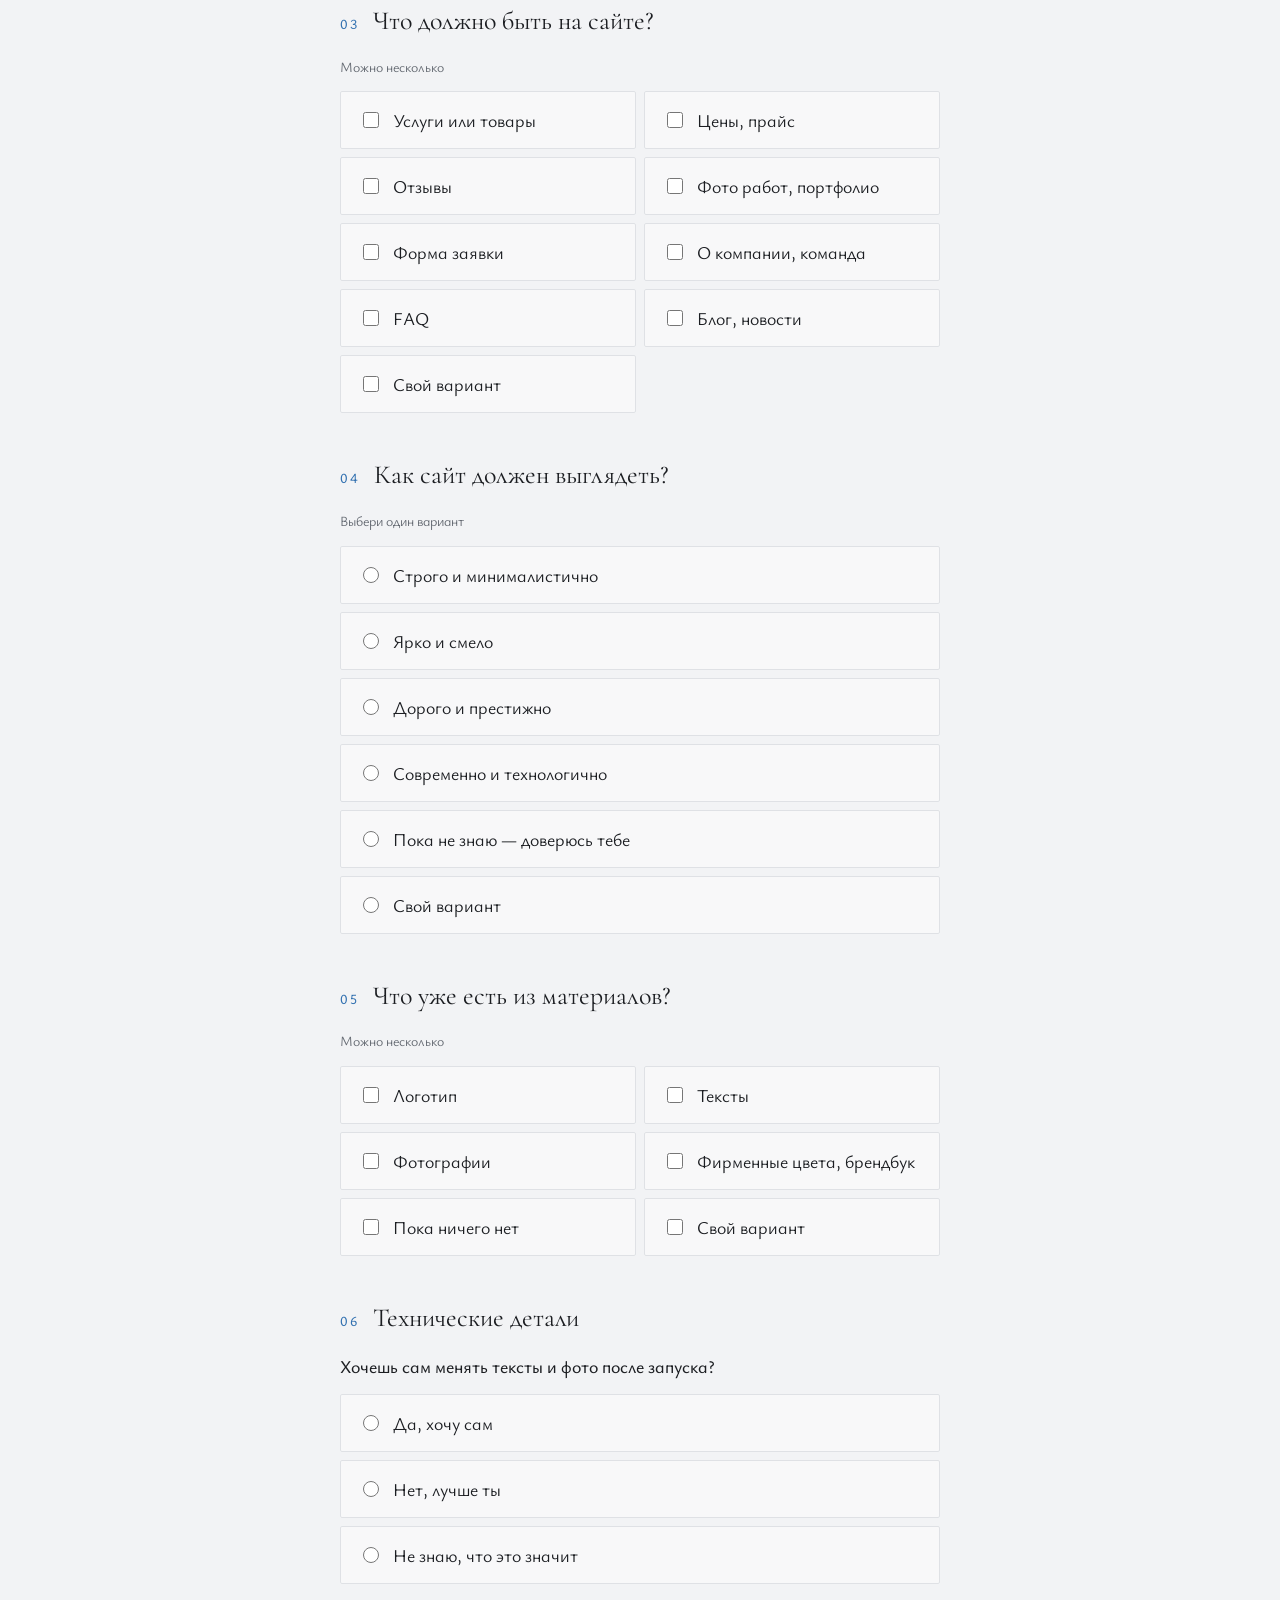
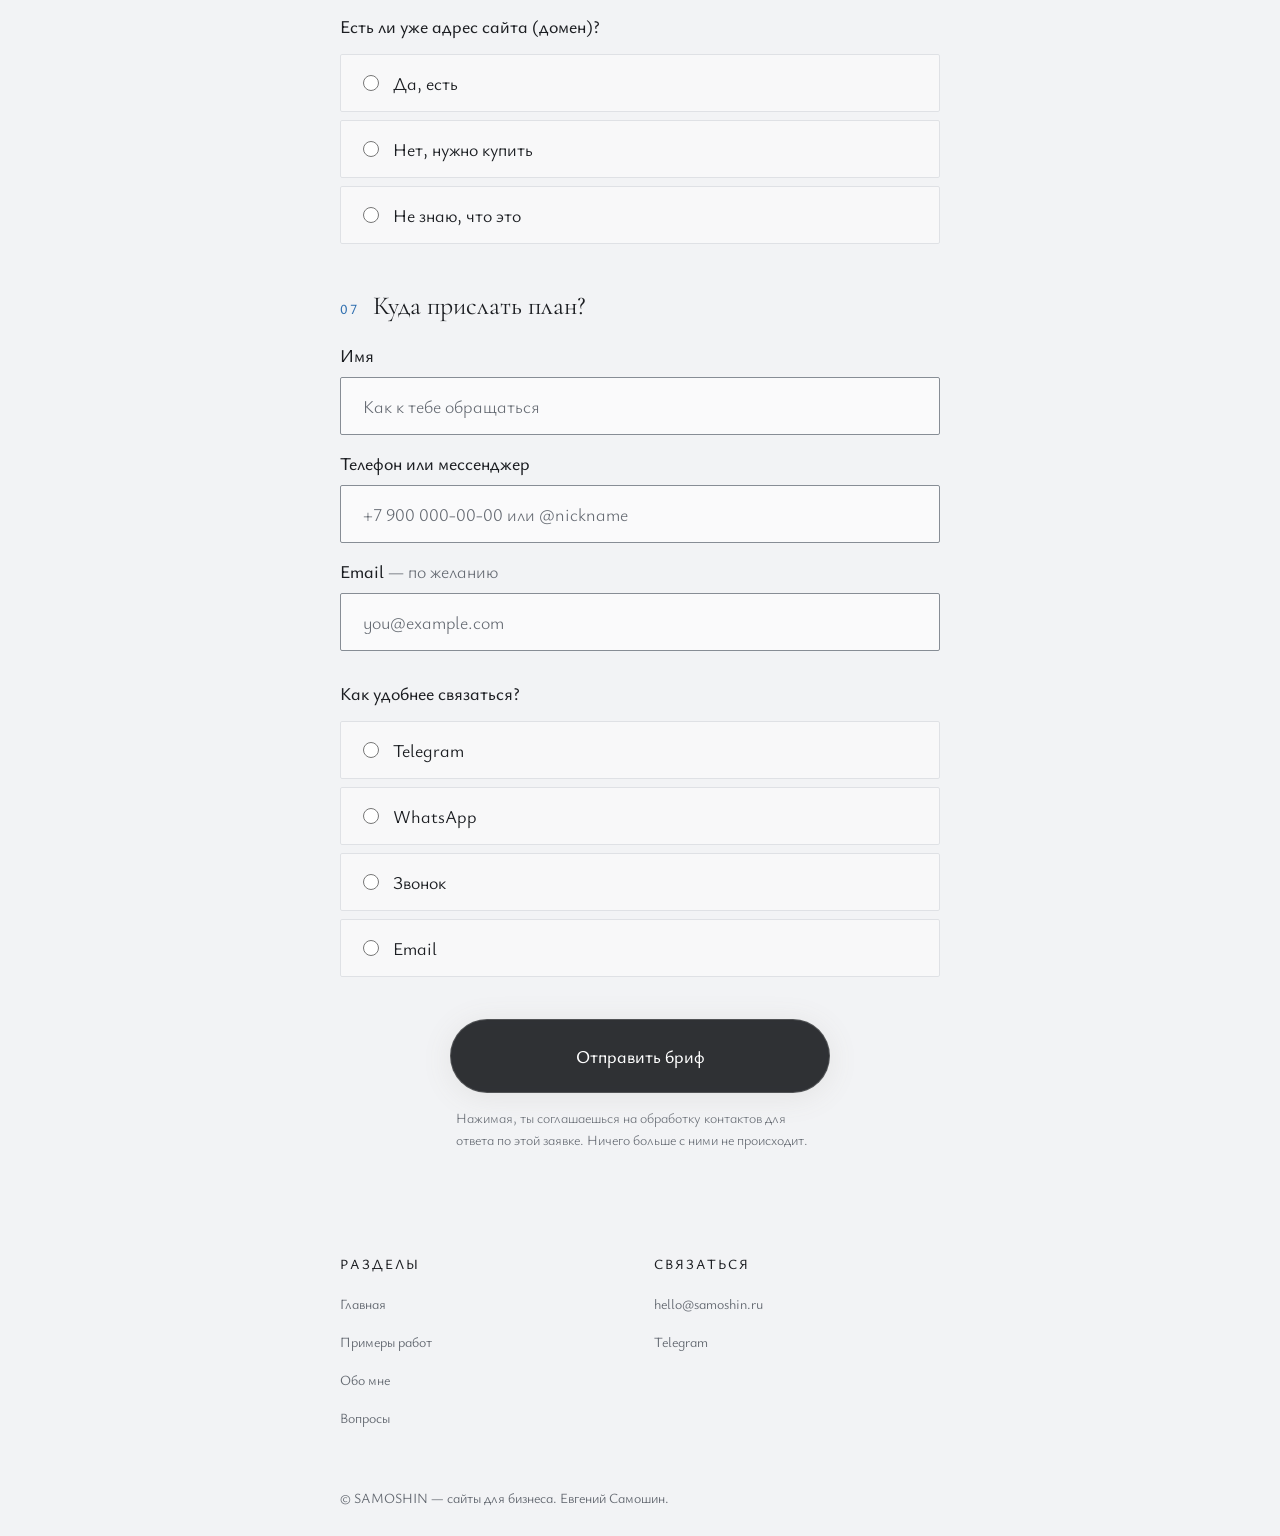
==== commit e264ad5c: "add BEM" ====
--- a/brief.html
+++ b/brief.html
@@ -46,181 +46,194 @@
 <!-- Персистентный фон-дым (Vanta.FOG). Живёт вне #page. -->
 <div class="smoke" id="smoke" aria-hidden="true"></div>
 
-<div id="page" data-page="brief" class="doc">
+<div id="page" class="page" data-page="brief">
 <header class="site-head">
-  <a class="site-logo" href="index.html">SAMOSHIN</a>
-  <nav class="site-nav" aria-label="Основная навигация">
-    <a href="index.html">Главная</a>
-    <a href="primery.html">Примеры работ</a>
-    <a href="o-mne.html">Обо мне</a>
-    <a href="voprosy.html">Вопросы</a>
+  <a class="site-head__logo" href="index.html">SAMOSHIN</a>
+  <nav aria-label="Основная навигация">
+    <ul class="site-head__list" role="list">
+      <li><a class="site-head__link" href="index.html">Главная</a></li>
+      <li><a class="site-head__link" href="primery.html">Примеры работ</a></li>
+      <li><a class="site-head__link" href="o-mne.html">Обо мне</a></li>
+      <li><a class="site-head__link" href="voprosy.html">Вопросы</a></li>
+    </ul>
   </nav>
 </header>
 
-<main class="wrap brief" id="brief-main">
+<main class="wrap brief content" id="brief-main">
   <button class="back" id="brief-back" type="button">← Назад</button>
-  <h1 class="display">Заказать <em>сайт</em></h1>
-  <p class="lede">Ответь на несколько вопросов о проекте — это займёт пару минут. В ответ пришлю
-    план работ: из каких этапов состоит проект, что выходит на каждом, сколько это стоит и когда
-    будет готово. Бесплатно и ни к чему не обязывает.</p>
-
-  <h2 class="brief-h2">Что будет после брифа</h2>
-  <ol class="brief-steps">
-    <li><b>План с ценами.</b> Разберу ответы и пришлю смету по этапам — видно, за что и когда платишь.</li>
-    <li><b>Созвон.</b> Обсудим план, поправим объём, пока всё не сойдётся.</li>
-    <li><b>Работа по этапам.</b> Оплата по частям, следующий шаг не начинается, пока не принят предыдущий.</li>
-  </ol>
-  <p class="brief-note">Делаю лендинги, сайты-визитки, корпоративные сайты и интернет-магазины.
-    Работает один человек от брифа до запуска — <a href="o-mne.html">подробнее обо мне</a> и
-    <a href="primery.html">примеры работ</a>.</p>
-
-  <h2 class="brief-h2">Бриф</h2>
-        <form class="form" id="brief-form" novalidate>
+
+  <header class="page-head">
+    <h1 class="display display--page">Заказать <em class="display__accent">сайт</em></h1>
+    <p class="lede page-head__intro">Ответь на несколько вопросов о проекте — это займёт пару минут. В ответ пришлю
+      план работ: из каких этапов состоит проект, что выходит на каждом, сколько это стоит и когда
+      будет готово. Бесплатно и ни к чему не обязывает.</p>
+  </header>
+
+  <section class="chapter content__chapter">
+    <h2 class="subhead subhead--wide">Что будет после брифа</h2>
+    <ol class="brief__steps chapter__intro">
+      <li class="brief__step"><b class="brief__step-name">План с ценами.</b> Разберу ответы и пришлю смету по этапам — видно, за что и когда платишь.</li>
+      <li class="brief__step"><b class="brief__step-name">Созвон.</b> Обсудим план, поправим объём, пока всё не сойдётся.</li>
+      <li class="brief__step"><b class="brief__step-name">Работа по этапам.</b> Оплата по частям, следующий шаг не начинается, пока не принят предыдущий.</li>
+    </ol>
+    <p class="note chapter__item">Делаю лендинги, сайты-визитки, корпоративные сайты и интернет-магазины.
+      Работает один человек от брифа до запуска — <a class="link" href="o-mne.html">подробнее обо мне</a> и
+      <a class="link" href="primery.html">примеры работ</a>.</p>
+  </section>
+
+  <section class="chapter content__chapter">
+    <h2 class="subhead subhead--wide">Бриф</h2>
+        <form class="form chapter__major" id="brief-form" novalidate>
 
           <fieldset class="step" data-step="1">
-            <legend><span class="step-n">01</span> О твоём деле</legend>
+            <legend class="step__legend"><span class="step__num">01</span> О твоём деле</legend>
             <label class="field">
               <span class="q">Чем занимается твой бизнес?</span>
-              <textarea name="business" rows="2" required placeholder="Например: юрист по банкротству, доставка цветов, студия мебели на заказ"></textarea>
+              <textarea class="input" name="business" rows="2" required placeholder="Например: юрист по банкротству, доставка цветов, студия мебели на заказ"></textarea>
             </label>
             <label class="field">
               <span class="q">Кто твои клиенты?</span>
-              <textarea name="clients" rows="2" required placeholder="Например: частные лица, компании, и те и другие"></textarea>
+              <textarea class="input" name="clients" rows="2" required placeholder="Например: частные лица, компании, и те и другие"></textarea>
             </label>
           </fieldset>
 
           <fieldset class="step" data-step="2" data-required="one">
-            <legend><span class="step-n">02</span> Что должен делать сайт?</legend>
-            <p class="q-note">Выбери один вариант</p>
+            <legend class="step__legend"><span class="step__num">02</span> Что должен делать сайт?</legend>
+            <p class="hint">Выбери один вариант</p>
             <div class="opts">
-              <label class="opt"><input type="radio" name="goal" value="Продать конкретную услугу или продукт"><span>Продать конкретную услугу или продукт</span></label>
-              <label class="opt"><input type="radio" name="goal" value="Рассказать о компании и услугах"><span>Рассказать о компании и услугах</span></label>
-              <label class="opt"><input type="radio" name="goal" value="Показать всё, что мы делаем: услуги, команда, проекты"><span>Показать всё, что мы делаем: услуги, команда, проекты</span></label>
-              <label class="opt"><input type="radio" name="goal" value="Продавать товары через интернет"><span>Продавать товары через интернет</span></label>
-              <label class="opt opt--own"><input type="radio" name="goal" value="__own"><span>Свой вариант</span></label>
-            </div>
-            <input class="own-input" type="text" name="goal_own" placeholder="Свой вариант" hidden>
+              <label class="opt"><input class="opt__input" type="radio" name="goal" value="Продать конкретную услугу или продукт"><span>Продать конкретную услугу или продукт</span></label>
+              <label class="opt"><input class="opt__input" type="radio" name="goal" value="Рассказать о компании и услугах"><span>Рассказать о компании и услугах</span></label>
+              <label class="opt"><input class="opt__input" type="radio" name="goal" value="Показать всё, что мы делаем: услуги, команда, проекты"><span>Показать всё, что мы делаем: услуги, команда, проекты</span></label>
+              <label class="opt"><input class="opt__input" type="radio" name="goal" value="Продавать товары через интернет"><span>Продавать товары через интернет</span></label>
+              <label class="opt opt--own"><input class="opt__input" type="radio" name="goal" value="__own"><span>Свой вариант</span></label>
+            </div>
+            <input class="input input--own" type="text" name="goal_own" placeholder="Свой вариант" hidden>
           </fieldset>
 
           <fieldset class="step" data-step="3" data-required="many">
-            <legend><span class="step-n">03</span> Что должно быть на сайте?</legend>
-            <p class="q-note">Можно несколько</p>
+            <legend class="step__legend"><span class="step__num">03</span> Что должно быть на сайте?</legend>
+            <p class="hint">Можно несколько</p>
             <div class="opts opts--grid">
-              <label class="opt"><input type="checkbox" name="blocks" value="Услуги или товары"><span>Услуги или товары</span></label>
-              <label class="opt"><input type="checkbox" name="blocks" value="Цены, прайс"><span>Цены, прайс</span></label>
-              <label class="opt"><input type="checkbox" name="blocks" value="Отзывы"><span>Отзывы</span></label>
-              <label class="opt"><input type="checkbox" name="blocks" value="Фото работ, портфолио"><span>Фото работ, портфолио</span></label>
-              <label class="opt"><input type="checkbox" name="blocks" value="Форма заявки"><span>Форма заявки</span></label>
-              <label class="opt"><input type="checkbox" name="blocks" value="О компании, команда"><span>О компании, команда</span></label>
-              <label class="opt"><input type="checkbox" name="blocks" value="FAQ"><span>FAQ</span></label>
-              <label class="opt"><input type="checkbox" name="blocks" value="Блог, новости"><span>Блог, новости</span></label>
-              <label class="opt opt--own"><input type="checkbox" name="blocks" value="__own"><span>Свой вариант</span></label>
-            </div>
-            <input class="own-input" type="text" name="blocks_own" placeholder="Свой вариант" hidden>
+              <label class="opt"><input class="opt__input" type="checkbox" name="blocks" value="Услуги или товары"><span>Услуги или товары</span></label>
+              <label class="opt"><input class="opt__input" type="checkbox" name="blocks" value="Цены, прайс"><span>Цены, прайс</span></label>
+              <label class="opt"><input class="opt__input" type="checkbox" name="blocks" value="Отзывы"><span>Отзывы</span></label>
+              <label class="opt"><input class="opt__input" type="checkbox" name="blocks" value="Фото работ, портфолио"><span>Фото работ, портфолио</span></label>
+              <label class="opt"><input class="opt__input" type="checkbox" name="blocks" value="Форма заявки"><span>Форма заявки</span></label>
+              <label class="opt"><input class="opt__input" type="checkbox" name="blocks" value="О компании, команда"><span>О компании, команда</span></label>
+              <label class="opt"><input class="opt__input" type="checkbox" name="blocks" value="FAQ"><span>FAQ</span></label>
+              <label class="opt"><input class="opt__input" type="checkbox" name="blocks" value="Блог, новости"><span>Блог, новости</span></label>
+              <label class="opt opt--own"><input class="opt__input" type="checkbox" name="blocks" value="__own"><span>Свой вариант</span></label>
+            </div>
+            <input class="input input--own" type="text" name="blocks_own" placeholder="Свой вариант" hidden>
           </fieldset>
 
           <fieldset class="step" data-step="4" data-required="one">
-            <legend><span class="step-n">04</span> Как сайт должен выглядеть?</legend>
-            <p class="q-note">Выбери один вариант</p>
+            <legend class="step__legend"><span class="step__num">04</span> Как сайт должен выглядеть?</legend>
+            <p class="hint">Выбери один вариант</p>
             <div class="opts">
-              <label class="opt"><input type="radio" name="style" value="Строго и минималистично"><span>Строго и минималистично</span></label>
-              <label class="opt"><input type="radio" name="style" value="Ярко и смело"><span>Ярко и смело</span></label>
-              <label class="opt"><input type="radio" name="style" value="Дорого и престижно"><span>Дорого и престижно</span></label>
-              <label class="opt"><input type="radio" name="style" value="Современно и технологично"><span>Современно и технологично</span></label>
-              <label class="opt"><input type="radio" name="style" value="Пока не знаю — доверюсь тебе"><span>Пока не знаю — доверюсь тебе</span></label>
-              <label class="opt opt--own"><input type="radio" name="style" value="__own"><span>Свой вариант</span></label>
-            </div>
-            <input class="own-input" type="text" name="style_own" placeholder="Свой вариант" hidden>
+              <label class="opt"><input class="opt__input" type="radio" name="style" value="Строго и минималистично"><span>Строго и минималистично</span></label>
+              <label class="opt"><input class="opt__input" type="radio" name="style" value="Ярко и смело"><span>Ярко и смело</span></label>
+              <label class="opt"><input class="opt__input" type="radio" name="style" value="Дорого и престижно"><span>Дорого и престижно</span></label>
+              <label class="opt"><input class="opt__input" type="radio" name="style" value="Современно и технологично"><span>Современно и технологично</span></label>
+              <label class="opt"><input class="opt__input" type="radio" name="style" value="Пока не знаю — доверюсь тебе"><span>Пока не знаю — доверюсь тебе</span></label>
+              <label class="opt opt--own"><input class="opt__input" type="radio" name="style" value="__own"><span>Свой вариант</span></label>
+            </div>
+            <input class="input input--own" type="text" name="style_own" placeholder="Свой вариант" hidden>
           </fieldset>
 
           <fieldset class="step" data-step="5" data-required="many">
-            <legend><span class="step-n">05</span> Что уже есть из материалов?</legend>
-            <p class="q-note">Можно несколько</p>
+            <legend class="step__legend"><span class="step__num">05</span> Что уже есть из материалов?</legend>
+            <p class="hint">Можно несколько</p>
             <div class="opts opts--grid">
-              <label class="opt"><input type="checkbox" name="assets" value="Логотип"><span>Логотип</span></label>
-              <label class="opt"><input type="checkbox" name="assets" value="Тексты"><span>Тексты</span></label>
-              <label class="opt"><input type="checkbox" name="assets" value="Фотографии"><span>Фотографии</span></label>
-              <label class="opt"><input type="checkbox" name="assets" value="Фирменные цвета, брендбук"><span>Фирменные цвета, брендбук</span></label>
-              <label class="opt"><input type="checkbox" name="assets" value="Пока ничего нет"><span>Пока ничего нет</span></label>
-              <label class="opt opt--own"><input type="checkbox" name="assets" value="__own"><span>Свой вариант</span></label>
-            </div>
-            <input class="own-input" type="text" name="assets_own" placeholder="Свой вариант" hidden>
+              <label class="opt"><input class="opt__input" type="checkbox" name="assets" value="Логотип"><span>Логотип</span></label>
+              <label class="opt"><input class="opt__input" type="checkbox" name="assets" value="Тексты"><span>Тексты</span></label>
+              <label class="opt"><input class="opt__input" type="checkbox" name="assets" value="Фотографии"><span>Фотографии</span></label>
+              <label class="opt"><input class="opt__input" type="checkbox" name="assets" value="Фирменные цвета, брендбук"><span>Фирменные цвета, брендбук</span></label>
+              <label class="opt"><input class="opt__input" type="checkbox" name="assets" value="Пока ничего нет"><span>Пока ничего нет</span></label>
+              <label class="opt opt--own"><input class="opt__input" type="checkbox" name="assets" value="__own"><span>Свой вариант</span></label>
+            </div>
+            <input class="input input--own" type="text" name="assets_own" placeholder="Свой вариант" hidden>
           </fieldset>
 
           <fieldset class="step" data-step="6" data-required="one:cms one:domain">
-            <legend><span class="step-n">06</span> Технические детали</legend>
+            <legend class="step__legend"><span class="step__num">06</span> Технические детали</legend>
             <p class="q" id="q-cms">Хочешь сам менять тексты и фото после запуска?</p>
             <div class="opts" role="radiogroup" aria-labelledby="q-cms">
-              <label class="opt"><input type="radio" name="cms" value="Да, хочу сам"><span>Да, хочу сам</span></label>
-              <label class="opt"><input type="radio" name="cms" value="Нет, лучше ты"><span>Нет, лучше ты</span></label>
-              <label class="opt"><input type="radio" name="cms" value="Не знаю, что это значит"><span>Не знаю, что это значит</span></label>
+              <label class="opt"><input class="opt__input" type="radio" name="cms" value="Да, хочу сам"><span>Да, хочу сам</span></label>
+              <label class="opt"><input class="opt__input" type="radio" name="cms" value="Нет, лучше ты"><span>Нет, лучше ты</span></label>
+              <label class="opt"><input class="opt__input" type="radio" name="cms" value="Не знаю, что это значит"><span>Не знаю, что это значит</span></label>
             </div>
             <p class="q q--gap" id="q-domain">Есть ли уже адрес сайта (домен)?</p>
             <div class="opts" role="radiogroup" aria-labelledby="q-domain">
-              <label class="opt"><input type="radio" name="domain" value="Да, есть"><span>Да, есть</span></label>
-              <label class="opt"><input type="radio" name="domain" value="Нет, нужно купить"><span>Нет, нужно купить</span></label>
-              <label class="opt"><input type="radio" name="domain" value="Не знаю, что это"><span>Не знаю, что это</span></label>
+              <label class="opt"><input class="opt__input" type="radio" name="domain" value="Да, есть"><span>Да, есть</span></label>
+              <label class="opt"><input class="opt__input" type="radio" name="domain" value="Нет, нужно купить"><span>Нет, нужно купить</span></label>
+              <label class="opt"><input class="opt__input" type="radio" name="domain" value="Не знаю, что это"><span>Не знаю, что это</span></label>
             </div>
           </fieldset>
 
           <fieldset class="step" data-step="7" data-required="one:contact_way">
-            <legend><span class="step-n">07</span> Куда прислать план?</legend>
+            <legend class="step__legend"><span class="step__num">07</span> Куда прислать план?</legend>
             <label class="field">
               <span class="q">Имя</span>
-              <input type="text" name="name" required autocomplete="name" placeholder="Как к тебе обращаться">
+              <input class="input" type="text" name="name" required autocomplete="name" placeholder="Как к тебе обращаться">
             </label>
             <label class="field">
               <span class="q">Телефон или мессенджер</span>
-              <input type="text" name="phone" required autocomplete="tel" inputmode="tel" placeholder="+7 900 000-00-00 или @nickname">
-            </label>
-            <label class="field">
-              <span class="q">Email <span class="opt-mark">— по желанию</span></span>
-              <input type="email" name="email" autocomplete="email" placeholder="you@example.com">
+              <input class="input" type="text" name="phone" required autocomplete="tel" inputmode="tel" placeholder="+7 900 000-00-00 или @nickname">
+            </label>
+            <label class="field">
+              <span class="q">Email <span class="q__mark">— по желанию</span></span>
+              <input class="input" type="email" name="email" autocomplete="email" placeholder="you@example.com">
             </label>
             <p class="q q--gap" id="q-way">Как удобнее связаться?</p>
             <div class="opts" role="radiogroup" aria-labelledby="q-way">
-              <label class="opt"><input type="radio" name="contact_way" value="Telegram"><span>Telegram</span></label>
-              <label class="opt"><input type="radio" name="contact_way" value="WhatsApp"><span>WhatsApp</span></label>
-              <label class="opt"><input type="radio" name="contact_way" value="Звонок"><span>Звонок</span></label>
-              <label class="opt"><input type="radio" name="contact_way" value="Email"><span>Email</span></label>
-            </div>
-          </fieldset>
-
-          <div class="form-foot">
-            <p class="form-error" id="form-error" role="alert" hidden></p>
+              <label class="opt"><input class="opt__input" type="radio" name="contact_way" value="Telegram"><span>Telegram</span></label>
+              <label class="opt"><input class="opt__input" type="radio" name="contact_way" value="WhatsApp"><span>WhatsApp</span></label>
+              <label class="opt"><input class="opt__input" type="radio" name="contact_way" value="Звонок"><span>Звонок</span></label>
+              <label class="opt"><input class="opt__input" type="radio" name="contact_way" value="Email"><span>Email</span></label>
+            </div>
+          </fieldset>
+
+          <div class="form__foot">
+            <p class="form__error" id="form-error" role="alert" hidden></p>
             <button class="btn btn--primary btn--wide" type="submit">Отправить бриф</button>
-            <p class="form-note">Нажимая, ты соглашаешься на обработку контактов для ответа по этой заявке. Ничего больше с ними не происходит.</p>
+            <p class="form__note">Нажимая, ты соглашаешься на обработку контактов для ответа по этой заявке. Ничего больше с ними не происходит.</p>
           </div>
         </form>
+  </section>
 </main>
 
 <!-- Подтверждение — состояние этой же страницы, без отдельного URL. -->
-<section class="wrap brief-done" id="brief-done" hidden>
-  <h2 class="display">Бриф <em>получен</em></h2>
-  <p class="lede">Изучу и вернусь с планом работ в течение суток.</p>
-  <div class="done-actions">
+<section class="wrap done" id="brief-done" hidden>
+  <h2 class="display display--section">Бриф <em class="display__accent">получен</em></h2>
+  <p class="lede done__text">Изучу и вернусь с планом работ в течение суток.</p>
+  <div class="done__actions">
     <button class="btn" id="done-download" type="button">Скачать копию брифа</button>
     <a class="btn btn--ghost" href="index.html">На главную</a>
   </div>
 </section>
 
 <footer class="site-foot">
-  <div class="foot-cols">
+  <div class="site-foot__cols">
+    <nav aria-label="Разделы сайта">
+      <h3 class="site-foot__title">Разделы</h3>
+      <ul class="site-foot__list" role="list">
+        <li><a class="site-foot__link" href="index.html">Главная</a></li>
+        <li><a class="site-foot__link" href="primery.html">Примеры работ</a></li>
+        <li><a class="site-foot__link" href="o-mne.html">Обо мне</a></li>
+        <li><a class="site-foot__link" href="voprosy.html">Вопросы</a></li>
+      </ul>
+    </nav>
     <div>
-      <h3>Разделы</h3>
-      <a href="index.html">Главная</a>
-      <a href="primery.html">Примеры работ</a>
-      <a href="o-mne.html">Обо мне</a>
-      <a href="voprosy.html">Вопросы</a>
-    </div>
-    <div>
-      <h3>Связаться</h3>
-      <a href="mailto:hello@samoshin.ru">hello@samoshin.ru</a>
-      <!-- REPLACE: реальные ссылки на соцсети -->
-      <a href="https://t.me/USERNAME" rel="me">Telegram</a>
+      <h3 class="site-foot__title">Связаться</h3>
+      <ul class="site-foot__list" role="list">
+        <li><a class="site-foot__link" href="mailto:hello@samoshin.ru">hello@samoshin.ru</a></li>
+        <!-- REPLACE: реальные ссылки на соцсети -->
+        <li><a class="site-foot__link" href="https://t.me/USERNAME" rel="me">Telegram</a></li>
+      </ul>
     </div>
   </div>
-  <p class="foot-note">© SAMOSHIN — сайты для бизнеса. Евгений Самошин.</p>
+  <p class="site-foot__note">© SAMOSHIN — сайты для бизнеса. Евгений Самошин.</p>
 </footer>
 </div><!-- /#page -->
 
--- a/css/style.css
+++ b/css/style.css
@@ -26,25 +26,78 @@
   --body-w: 400;
   /* вес корпусного текста: единственная ручка настройки, вариативная ось 100..700 */
 
-  /* Модульная шкала: старт 14px, шаг 1.25. Значения округлены до 0.5px.
-     14 · 1.25 = 17.5 · 1.25 = 21.9 → 22 · 1.25 = 27.3 → 27 · 1.25 = 34.2 → 34 …
-     Нижние ступени фиксированы: 14px — пол, ниже него не опускаемся нигде.
-     Крупные заголовки текучие, но оба конца clamp — тоже ступени шкалы,
-     поэтому на любой ширине размер попадает в шкалу, а не между ступенями. */
+  /* Шкала кегля: пять ступеней, все чётные.
+     Задана тремя соотношениями, а не прогрессией:
+       h2 = h1 / 2                 → 26 = 52 / 2
+       корпус = h2 − 30%           → 18 = 26 × 0.69
+       остальные две — крупный акцент и подпись.
+     Пять ступеней вместо восьми намеренно: шкалу выбирают, а не идут по ней
+     подряд. Соседние роли различаются начертанием и цветом, а не кеглем.
+     14px — пол, ниже не опускаемся нигде.
+     Вордмарк главной (.start__logo, 17.2vw) в шкалу не входит: это знак, не текст. */
   --fs-0: 14px;
-  --fs-1: 17.5px;
-  --fs-2: 22px;
-  --fs-3: 27px;
-  --fs-4: 34px;
-  --fs-5: 43px;
-  --fs-6: 54px;
-  --fs-7: 67px;
-
-  --pad: clamp(20px, 5vw, 64px);
+  /* подписи, подвал, теги, «назад», фильтры */
+  --fs-1: 18px;
+  /* корпус, кнопки, поля, навигация, подзаголовки */
+  --fs-2: 26px;
+  /* h2 раздела, логотип шапки, легенда шага */
+  --fs-3: 36px;
+  /* номер фазы; h1 на ≤900px */
+  --fs-4: 52px;
+  /* h1 страницы */
+
+  /* Строка корпуса обязана остаться ровно 28px: на ней стоит вся шкала
+     отступов (--sp-3 = 28 = одна строка). 18 × 1.6 дало бы 28.8 и увело
+     вертикальный ритм на 3%. */
+  --lh-body: calc(28 / 18);
+
+  /* ───── Шкала отступов ─────
+     Верх шкалы (28 / 42 / 56 / 84 / 112) кратен строке корпуса: 18 × --lh-body = 28px.
+     Крупные интервалы садятся на текстовый ритм.
+     Низ (8 / 14 / 22) подобран под задачи, а не выведен формулой: это плотные
+     интервалы внутри контролов, где ритм строки уже не читается, а читается
+     привычный шаг. Значения взяты те, что уже стояли в файле.
+
+     Формулы для продолжения шкалы НЕТ и не должно быть. Нужного нет —
+     берёшь соседнее. Лишние 2px не заметит никто, девятую ступень заметят все. */
+  --sp-0: 8px;
+  /* внутри строки: иконка↔текст, радио↔подпись */
+  --sp-1: 14px;
+  /* внутри группы: поле↔поле, подпись↔контрол */
+  --sp-2: 22px;
+  /* заголовок → его первый абзац, группа↔группа */
+  --sp-3: 28px;
+  /* абзац↔абзац, блок↔блок */
+  --sp-4: 42px;
+  /* текст → следующий заголовок, раздел↔раздел */
+  --sp-5: 56px;
+  /* крупные блоки внутри секции */
+  --sp-6: 84px;
+  /* запас: секция↔секция без полей */
+  --sp-7: 112px;
+  /* поля секции на десктопе */
+
+  /* Текучие. Обе границы clamp — ступени шкалы, как в шкале кегля:
+     на любой ширине значение попадает в шкалу, а не между ступенями. */
+  --sp-section: clamp(56px, 4vw, 112px);
+  /* вертикальные поля секций: --sp-5 → --sp-7.
+     4vw достаёт до нижней границы только на 1400px, поэтому до широких мониторов
+     это фактически фиксированные 56px, а рост начинается за 1400px. */
+  --sp-flow: clamp(28px, 4vw, 56px);
+  /* крупное внутри секции: --sp-3 → --sp-5 */
+  --sp-vh: clamp(28px, 6vh, 56px);
+  /* то же, но по высоте — погружение фиксировано на 100vh, там тесно по вертикали */
+
+  /* Не ритм: эти числа заданы физикой, а не сеткой, и в шкалу не входят. */
+  --tap: 44px;
+  /* минимальная сенсорная область, WCAG 2.5.8 (целевой AAA) */
+  --measure: 600px;
+  /* ширина текстовой колонки: 66 знаков при 18px — замерено, зона комфорта 55–75 */
+
+  --pad: clamp(21px, 5vw, 56px);
+  /* боковое поле экрана: --sp-2 → --sp-5 */
   --safe-t: max(var(--pad), env(safe-area-inset-top));
   --safe-b: max(var(--pad), env(safe-area-inset-bottom));
-  --maxw: 720px;
-  /* ширина колонки контент-страниц (обо мне, примеры, кейсы, блог) */
 
   /* тайминги: прямой ход уверенный, обратный быстрее */
   --t-dive: 700ms;
@@ -53,6 +106,11 @@
   --ease-soft: cubic-bezier(.4, 0, .2, 1);
 }
 
+/* ═══════════════════════════════════════════════
+   РЕСЕТ. Единственное место в файле, где разрешены селекторы по тегам:
+   это нормализация браузерных умолчаний, а не стилизация компонентов.
+   Вес (0,0,1) — ниже любого блока, поэтому спорить с БЭМ-слоем не может.
+   ═══════════════════════════════════════════════ */
 *,
 *::before,
 *::after {
@@ -72,6 +130,9 @@
   margin: 0;
   background: #F2F3F5;
   /* перламутр-заглушка; сверху ложится дым (fixed, z-index -1) */
+  /* Мобильные: убираем системную подсветку по тапу — она голубая и выбивается из палитры.
+     Отклик даёт :active. Клавиатурный фокус ниже не трогаем — он нужен для доступности. */
+  -webkit-tap-highlight-color: transparent;
 }
 
 html[data-page="home"] {
@@ -82,15 +143,22 @@
 body {
   margin: 0;
   min-height: 100%;
-  font: var(--body-w) var(--fs-1)/1.6 var(--body);
+  font: var(--body-w) var(--fs-1)/var(--lh-body) var(--body);
   color: var(--ink);
   text-rendering: optimizeLegibility;
 }
 
+/* Сброс UA-маржинов. Список полный намеренно: раньше здесь не было dl/dd/ul/ol/h4,
+   и маржин dt протекал сквозь dl, съедая объявленный отступ (.types margin-top не работал). */
 h1,
 h2,
 h3,
+h4,
 p,
+ul,
+ol,
+dl,
+dd,
 figure,
 fieldset,
 legend {
@@ -107,20 +175,93 @@
   color: inherit;
 }
 
-/* Мобильные: убираем системную подсветку по тапу — она голубая и выбивается из палитры.
-   Отклик даёт :active. Клавиатурный фокус ниже не трогаем — он нужен для доступности. */
-html {
-  -webkit-tap-highlight-color: transparent;
-}
-
 :focus-visible {
   outline: 2px solid var(--sky-deep);
   outline-offset: 3px;
   border-radius: 2px;
 }
 
-/* ═══════════════ фон-заглушка ═══════════════ */
-/* ponytail: статический перламутр + очень медленный дрейф. Сюда встанет fluid-дым. */
+/* ═══════════════════════════════════════════════
+   ПРИМИТИВЫ РАСКЛАДКИ. Два блока без содержания, которые подмешиваются
+   к смысловым (БЭМ-микс): .wrap — колонка, .section — вертикальные поля.
+   Оба стилизуют только сами себя и в чужих детей не лезут.
+   ═══════════════════════════════════════════════ */
+
+/* 1. Колонка. Единственный горизонтальный контейнер на сайте.
+      max-width считается ОТ --measure, поэтому ширина текста постоянна
+      и не сжимается, когда растёт --pad. */
+.wrap {
+  max-width: calc(var(--measure) + 2 * var(--pad));
+  margin-inline: auto;
+  padding-inline: var(--pad);
+  /* Контент — над дымом (.smoke z-index -1, .trail 0), иначе секции уходят под них. */
+  position: relative;
+  z-index: 1;
+}
+
+/* 2. Секция. Вертикальные поля всего сайта — одна ручка. */
+.section {
+  padding-block: var(--sp-section);
+}
+
+/* ═══════════════════════════════════════════════
+   ВЕРТИКАЛЬНЫЙ РИТМ
+   Отступ принадлежит блоку и раздаётся его элементам по именам. Универсального
+   селектора («каждому соседу») здесь нет: интервал соседа — это его собственный
+   класс-слот, а не структурная случайность.
+
+   Слотов три, и они одни на весь сайт:
+     __intro             — первый элемент под заголовком  → --sp-2
+     __item              — следующий соседний блок        → --sp-3
+     __major / __chapter — крупный блок: раздел, форма    → --sp-4
+   Четвёртого слота — «заголовок» — нет: он открывает блок, его отступ равен нулю,
+   объявлять нечего. Класса-пустышки под него тоже нет.
+
+   display:grid у контейнеров — не ради колонок, а чтобы маржины элементов
+   не схлопывались друг с другом и не протекали сквозь контейнер наружу.
+   ═══════════════════════════════════════════════ */
+
+/* Колонка контента страницы: <main>. Микс с .wrap и .section (или .brief). */
+.content {
+  display: grid;
+}
+
+.content__item {
+  margin-block-start: var(--sp-3);
+}
+
+.content__chapter {
+  margin-block-start: var(--sp-4);
+}
+
+/* Шапка страницы: h1 и то, что стоит прямо под ним, — лид или портрет. */
+.page-head {
+  display: grid;
+}
+
+.page-head__intro {
+  margin-block-start: var(--sp-2);
+}
+
+/* Раздел страницы. Вложенный раздел — тот же блок в слоте __major. */
+.chapter {
+  display: grid;
+}
+
+.chapter__intro {
+  margin-block-start: var(--sp-2);
+}
+
+.chapter__item {
+  margin-block-start: var(--sp-1);
+}
+
+.chapter__major {
+  margin-block-start: var(--sp-4);
+}
+
+/* ═══════════════ фон ═══════════════ */
+/* Статический перламутр под WebGL-туманом: остаётся, если WebGL недоступен. */
 .smoke {
   position: fixed;
   inset: -20%;
@@ -133,13 +274,10 @@
     var(--bg);
 }
 
-/* Vanta вставляет сюда <canvas> и двигает фон сам — CSS-дрейф больше не нужен. */
-
-/* Мягкая реакция на курсор — отдельным слоем, чтобы не пересобирать фон на каждое движение.
-   Свечение, а не частицы: тише и не тянет фокус. Тач-устройствам не показываем. */
 /* Курсорный дым-след (FluidSmoke) — прозрачный canvas, prepend-ится в body.
+   Класс вешает smoke-bg.js: canvas создаёт библиотека, разметки для него нет.
    Персистентный на всех страницах → fixed (библиотека вешает absolute). Над туманом (-1), под контентом (1). */
-body>canvas {
+.trail {
   z-index: 0;
   position: fixed !important;
   /* Размер в vw/vh, а не 100% (как ставит библиотека). vw/vh включают полосу прокрутки,
@@ -151,11 +289,11 @@
 }
 
 /* Обёртка навигации: вне потока, чтобы .stage/контент верстались как без неё. */
-#page {
+.page {
   display: contents;
 }
 
-/* ═══════════════ главный экран ═══════════════ */
+/* ═══════════════ погружение: главный экран ═══════════════ */
 /* Единственный экран на весь вьюпорт. Переключение страниц — забота роутера. */
 .stage {
   position: fixed;
@@ -169,25 +307,217 @@
   overflow: hidden;
 }
 
+.screen--start {
+  display: grid;
+  place-items: center;
+}
+
+.start {
+  width: 100%;
+  height: 100vh;
+  display: flex;
+  flex-direction: column;
+  justify-content: center;
+  padding: var(--safe-t) var(--pad) var(--safe-b);
+  text-align: center;
+}
+
+.start__logo {
+  font-family: var(--display);
+  font-weight: 300;
+  font-size: 17.2vw;
+  line-height: .92;
+  white-space: nowrap;
+  letter-spacing: .028em;
+  /* Не ритм, а оптика: гасим хвостовой трекинг, чтобы вордмарк встал по центру.
+     Значение обязано равняться letter-spacing выше, к шкале отступов отношения не имеет. */
+  margin-inline: -.028em 0;
+  /* Объём: имя будто вытиснено в перламутре. Градиент лепит форму — тёмная фаска сверху,
+     тело буквы, лёгкая собственная тень, растворение в свету к низу (см. арт-дирекшн). */
+  background: linear-gradient(to bottom, #C4C8CF 0%, #A8ADB6 11%, #bec2ca 38%, #d4d7dd40 62%, #eaedf14f 76%, #E7E9EC 92%, #F1F2F4 100%);
+  -webkit-background-clip: text;
+  background-clip: text;
+  color: transparent;
+  /* drop-shadow, а не text-shadow: при background-clip:text тень просвечивает сквозь буквы.*/
+  --relief: drop-shadow(-0.1px 0.1px 0px rgb(12 12 12 / 28%)) drop-shadow(1px 1px 1px rgb(0 0 0 / 68%));
+  filter: var(--relief);
+  user-select: none;
+}
+
+.start__tagline {
+  margin-block-start: var(--sp-0);
+  font-size: var(--fs-1);
+  letter-spacing: .34em;
+  text-transform: uppercase;
+  color: #1c1e228a;
+}
+
+.start__actions {
+  margin-block-start: var(--sp-vh);
+  display: flex;
+  flex-wrap: wrap;
+  gap: var(--sp-2);
+  justify-content: center;
+}
+
+/* Тонкие двери: тихий ряд ссылок под кнопками. Появляются последними, шёпотом. */
+.start__doors {
+  margin-block-start: var(--sp-3);
+  display: flex;
+  flex-wrap: wrap;
+  gap: var(--sp-1);
+  justify-content: center;
+  align-items: baseline;
+}
+
+.start__door {
+  appearance: none;
+  border: 0;
+  background: none;
+  padding: 0;
+  cursor: pointer;
+  font: inherit;
+  /* Ступень основного текста, а не подписи: на главном экране это единственная
+     навигация. Заодно даёт высоту строки 28px — WCAG 2.5.8 требует минимум 24. */
+  font-size: var(--fs-1);
+  letter-spacing: .04em;
+  color: var(--muted);
+  text-decoration: none;
+  transition: color 160ms var(--ease-soft);
+}
+
+.start__door:hover,
+.start__door:focus-visible {
+  color: var(--sky-ink);
+}
+
+.start__sep {
+  color: var(--line-ui);
+  user-select: none;
+}
+
+/* появление по очереди: логотип проявляется из света → подпись → кнопки.
+   Рельеф (--relief) держим в обоих кадрах: анимация пишет в тот же filter,
+   и без него объём включался бы рывком в конце появления. */
+@keyframes logo-in {
+  from {
+    opacity: 0;
+    filter: blur(16px) var(--relief);
+    transform: scale(1.015);
+  }
+
+  to {
+    opacity: 1;
+    filter: blur(0) var(--relief);
+    transform: none;
+  }
+}
+
+@keyframes rise-in {
+  from {
+    opacity: 0;
+    transform: translateY(9px);
+  }
+
+  to {
+    opacity: 1;
+    transform: none;
+  }
+}
+
+/* только при первом заходе: на возврате ждать проявление логотипа — наказание, а не приём */
+.start--first .start__logo {
+  animation: logo-in 1100ms var(--ease-dive) backwards;
+}
+
+.start--first .start__tagline {
+  animation: rise-in 620ms var(--ease-dive) 620ms backwards;
+}
+
+.start--first .start__actions {
+  animation: rise-in 620ms var(--ease-dive) 860ms backwards;
+}
+
+.start--first .start__doors {
+  animation: rise-in 620ms var(--ease-dive) 1080ms backwards;
+}
+
 /* ═══════════════ типографика ═══════════════ */
+/* База несёт гарнитуру, вес и оптику; кегль — на модификаторах (см. CLAUDE.md).
+   26 = ровно половина 52: h2 вдвое меньше h1. */
 .display {
   font-family: var(--display);
   font-weight: 300;
-  font-size: var(--fs-7);
   line-height: 1.12;
   letter-spacing: -0.01em;
 }
 
-.display em,
-.logo-sub em {
+.display--page {
+  font-size: var(--fs-4);
+}
+
+.display--section {
+  font-size: var(--fs-2);
+}
+
+.display__accent {
   font-style: italic;
+  color: var(--sky-ink);
 }
 
 .lede {
-  max-width: 56ch;
   color: var(--ink);
   font-weight: 400;
-  font-size: var(--fs-2);
+  font-size: var(--fs-1);
+}
+
+/* Корпусный абзац раздела — второстепенный тон, --ink остаётся за заголовками.
+   Ряд: .lede → .copy. */
+.copy {
+  color: var(--muted);
+  font-weight: 300;
+}
+
+/* Подзаголовок внутри раздела: «Шесть фаз», «Бриф», названия карточек и типов сайтов.
+   Кегль общий с корпусом — ранг держат вес 500 и плотная строка 1.3. */
+.subhead {
+  font: 500 var(--fs-1)/1.3 var(--body);
+}
+
+.subhead--wide {
+  letter-spacing: .02em;
+}
+
+/* Строчная ссылка в тексте. */
+.link {
+  color: var(--sky-ink);
+}
+
+/* Приглушённая сноска: примечание под брифом, «в этом типе работ пока нет». */
+.note {
+  color: var(--muted);
+}
+
+.back {
+  width: fit-content;
+  /* контейнер — grid, иначе кнопка растянулась бы на всю колонку */
+  display: flex;
+  align-items: center;
+  min-height: var(--tap);
+  border: 0;
+  background: none;
+  padding-block: var(--sp-0);
+  padding-inline: 0 var(--sp-1);
+  color: var(--muted);
+  font-size: var(--fs-0);
+  text-decoration: none;
+  /* на контент-страницах это <a href="index.html">, на брифе — <button> с history.back() */
+  cursor: pointer;
+  transition: color .3s;
+}
+
+.back:hover {
+  color: var(--ink);
 }
 
 /* ═══════════════ кнопки ═══════════════ */
@@ -201,8 +531,9 @@
   display: inline-flex;
   align-items: center;
   justify-content: center;
-  gap: 10px;
-  padding: 15px 30px;
+  gap: var(--sp-0);
+  /* 14 + строка 28 + 14 + рамка 2 = 58px по высоте, выше --tap (замерено) */
+  padding: var(--sp-1) var(--sp-3);
   border-radius: 999px;
   color: var(--btn-fg);
   font-size: var(--fs-1);
@@ -259,238 +590,189 @@
 .btn--wide {
   width: 100%;
   max-width: 380px;
-  padding: 18px 30px;
-}
-
-/* ═══════════════ СТАРТ ═══════════════ */
-.screen--start {
+  padding: var(--sp-2) var(--sp-3);
+}
+
+/* ═══════════════ шапка сайта ═══════════════ */
+/* Та же колонка, что у контента: логотип, h1 и подвал стоят на одной
+   вертикали (было три разные оси — 64 / 344 / 280 на 1280px). */
+.site-head {
+  max-width: calc(var(--measure) + 2 * var(--pad));
+  margin-inline: auto;
+  padding-inline: var(--pad);
+  display: flex;
+  align-items: center;
+  justify-content: space-between;
+  gap: var(--sp-1);
+  padding-block: var(--sp-2);
+  position: relative;
+  z-index: 1;
+}
+
+.site-head__logo {
+  font-family: var(--display);
+  font-weight: 400;
+  font-size: var(--fs-2);
+  letter-spacing: .06em;
+  color: var(--ink);
+  text-decoration: none;
+}
+
+.site-head__list {
+  display: flex;
+  flex-wrap: wrap;
+  /* без justify-content: на десктопе меню и так прижато справа (space-between),
+     а на мобильных оно встаёт по левому краю — на одну ось с логотипом. */
+  gap: var(--sp-2);
+  list-style: none;
+}
+
+.site-head__link {
+  color: var(--muted);
+  text-decoration: none;
+  /* см. .start__door: 14px давало высоту 22.4px, ниже минимума WCAG 2.5.8 */
+  font-size: var(--fs-1);
+  letter-spacing: .02em;
+  transition: color 160ms ease;
+}
+
+/* aria-current — состояние страницы, дублировать его классом-модификатором незачем. */
+.site-head__link:hover,
+.site-head__link[aria-current="page"] {
+  color: var(--ink);
+}
+
+/* ═══════════════ подвал ═══════════════ */
+/* Та же колонка, что шапка и контент (см. .site-head). */
+.site-foot {
+  max-width: calc(var(--measure) + 2 * var(--pad));
+  margin-inline: auto;
+  padding-inline: var(--pad);
+  padding-block: var(--sp-flow) var(--sp-3);
+  color: var(--muted);
+  font-size: var(--fs-0);
+  position: relative;
+  z-index: 1;
+}
+
+.site-foot__cols {
   display: grid;
-  place-items: center;
-}
-
-.start {
-  width: 100%;
-  height: 100vh;
+  grid-template-columns: repeat(auto-fit, minmax(150px, 1fr));
+  gap: var(--sp-3);
+}
+
+.site-foot__title {
+  font: 500 var(--fs-0)/1 var(--body);
+  letter-spacing: .14em;
+  text-transform: uppercase;
+  color: var(--ink);
+  margin-block-end: var(--sp-1);
+}
+
+.site-foot__list {
+  list-style: none;
+}
+
+.site-foot__link {
+  color: var(--muted);
+  text-decoration: none;
+  display: block;
+  /* 22.4 строки + 2×8 = 38.4px по высоте — выше минимума 2.5.8, ближе к --tap */
+  padding-block: var(--sp-0);
+}
+
+.site-foot__link:hover {
+  color: var(--ink);
+}
+
+.site-foot__note {
+  margin-block-start: var(--sp-3);
+  padding-block-start: var(--sp-2);
+  font-size: var(--fs-0);
+}
+
+/* ═══════════════ полоса CTA ═══════════════ */
+.cta {
   display: flex;
   flex-direction: column;
-  justify-content: center;
-  padding: var(--safe-t) var(--pad) var(--safe-b);
+  align-items: center;
   text-align: center;
-}
-
-.logo {
-  font-family: var(--display);
-  font-weight: 300;
-  font-size: 17.2vw;
-  line-height: .92;
-  white-space: nowrap;
-  letter-spacing: .028em;
-  margin-inline: -.028em 0;
-  /* Объём: имя будто вытиснено в перламутре. Градиент лепит форму — тёмная фаска сверху,
-     тело буквы, лёгкая собственная тень, растворение в свету к низу (см. арт-дирекшн). */
-  background: linear-gradient(to bottom, #C4C8CF 0%, #A8ADB6 11%, #bec2ca 38%, #d4d7dd40 62%, #eaedf14f 76%, #E7E9EC 92%, #F1F2F4 100%);
-  -webkit-background-clip: text;
-  background-clip: text;
-  color: transparent;
-  /* drop-shadow, а не text-shadow: при background-clip:text тень просвечивает сквозь буквы.*/
-  --relief: drop-shadow(-0.1px 0.1px 0px rgb(12 12 12 / 28%)) drop-shadow(1px 1px 1px rgb(0 0 0 / 68%));
-  filter: var(--relief);
-  user-select: none;
-}
-
-.logo-sub {
-  margin-top: 6px;
-  font-size: var(--fs-1);
-  letter-spacing: .34em;
-  text-transform: uppercase;
-  color: #1c1e228a;
-}
-
-.start-actions {
-  margin-top: clamp(34px, 6vh, 64px);
-  display: flex;
-  flex-wrap: wrap;
-  gap: 24px;
-  justify-content: center;
-}
-
-/* появление по очереди: логотип проявляется из света → подпись → кнопки.
-   Рельеф (--relief) держим в обоих кадрах: анимация пишет в тот же filter,
-   и без него объём включался бы рывком в конце появления. */
-@keyframes logo-in {
-  from {
-    opacity: 0;
-    filter: blur(16px) var(--relief);
-    transform: scale(1.015);
-  }
-
-  to {
-    opacity: 1;
-    filter: blur(0) var(--relief);
-    transform: none;
-  }
-}
-
-@keyframes rise-in {
-  from {
-    opacity: 0;
-    transform: translateY(9px);
-  }
-
-  to {
-    opacity: 1;
-    transform: none;
-  }
-}
-
-/* только при первом заходе: на возврате ждать проявление логотипа — наказание, а не приём */
-.screen--start.is-first .logo {
-  animation: logo-in 1100ms var(--ease-dive) backwards;
-}
-
-.screen--start.is-first .logo-sub {
-  animation: rise-in 620ms var(--ease-dive) 620ms backwards;
-}
-
-.screen--start.is-first .start-actions {
-  animation: rise-in 620ms var(--ease-dive) 860ms backwards;
-}
-
-/* Тонкие двери: тихий ряд ссылок под кнопками. Появляются последними, шёпотом. */
-.start-doors {
-  margin-top: clamp(22px, 4vh, 40px);
-  display: flex;
-  flex-wrap: wrap;
-  gap: 12px;
-  justify-content: center;
-  align-items: baseline;
-}
-
-.door {
-  appearance: none;
-  border: 0;
-  background: none;
-  padding: 0;
-  cursor: pointer;
-  font: inherit;
-  /* Ступень основного текста, а не подписи: на главном экране это единственная
-     навигация. Заодно даёт высоту строки 28px — WCAG 2.5.8 требует минимум 24. */
-  font-size: var(--fs-1);
-  letter-spacing: .04em;
-  color: var(--muted);
-  text-decoration: none;
-  transition: color 160ms var(--ease-soft);
-}
-
-.door:hover,
-.door:focus-visible {
-  color: var(--sky-ink);
-}
-
-.door-sep {
-  color: var(--line-ui);
-  user-select: none;
-}
-
-.screen--start.is-first .start-doors {
-  animation: rise-in 620ms var(--ease-dive) 1080ms backwards;
-}
-
-/* ═══════════════ БРИФ (отдельная страница) ═══════════════ */
+  padding-block: var(--sp-section);
+}
+
+.cta__text {
+  margin-block-start: var(--sp-2);
+}
+
+.cta__btn {
+  margin-block-start: var(--sp-3);
+}
+
+/* ═══════════════ БРИФ ═══════════════ */
 .brief {
-  max-width: 720px;
-  padding-block: clamp(28px, 4vw, 48px) clamp(48px, 7vw, 88px);
-}
-
-.brief .lede {
-  margin-top: 14px;
-}
-
-.brief-h2 {
-  font: 500 var(--fs-2)/1.3 var(--body);
-  letter-spacing: .02em;
-  margin: 2em 0 .8em;
-}
-
-.brief-steps {
-  margin: 0;
-  padding-left: 1.2em;
-  color: var(--muted);
-}
-
-.brief-steps li+li {
-  margin-top: .5em;
-}
-
-.brief-steps b {
+  padding-block: var(--sp-flow) var(--sp-section);
+}
+
+.brief__steps {
+  padding-inline-start: var(--sp-2);
+  color: var(--muted);
+}
+
+.brief__step+.brief__step {
+  margin-block-start: var(--sp-0);
+}
+
+.brief__step-name {
   color: var(--ink);
   font-weight: 500;
 }
 
-.brief-note {
-  margin-top: 1.2em;
-  color: var(--muted);
-}
-
-.brief-note a {
+.form {
+  display: flex;
+  flex-direction: column;
+  gap: var(--sp-4);
+}
+
+.form__foot {
+  display: flex;
+  flex-direction: column;
+  gap: var(--sp-1);
+  align-items: center;
+}
+
+.form__error {
   color: var(--sky-ink);
-}
-
-.brief-done {
-  padding-block: clamp(60px, 12vh, 140px) clamp(48px, 8vw, 96px);
-}
-
-.brief-done .lede {
-  margin-top: 12px;
-}
-
-.back {
-  align-self: flex-start;
-  width: fit-content;
-  /* заголовки экранов — не flex, иначе кнопка растянется на всю ширину */
-  display: flex;
-  align-items: center;
-  min-height: 44px;
-  border: 0;
-  background: none;
-  padding: 6px 12px 6px 0;
-  color: var(--muted);
   font-size: var(--fs-0);
-  text-decoration: none;
-  /* на контент-страницах это <a href="index.html">, на брифе — <button> с history.back() */
-  cursor: pointer;
-  transition: color .3s;
-}
-
-.back:hover {
-  color: var(--ink);
-}
-
-.form {
-  margin-top: clamp(32px, 6vh, 56px);
+}
+
+.form__note {
+  font-size: var(--fs-0);
+  color: var(--muted);
+  max-width: 46ch;
+  font-weight: 300;
+}
+
+.step {
   display: flex;
   flex-direction: column;
-  gap: 46px;
-}
-
-.step {
-  display: flex;
-  flex-direction: column;
-  gap: 14px;
-  scroll-margin-top: 24px;
-}
-
-.step legend {
+  gap: var(--sp-1);
+  scroll-margin-block-start: var(--sp-2);
+}
+
+/* <legend> не является элементом flex/grid-контейнера — gap на него не действует
+   (заголовок шага стоял в 0px от первого вопроса при 14px между вопросами).
+   Единственный способ отодвинуть его — собственный маржин. */
+.step__legend {
   display: flex;
   align-items: baseline;
-  gap: 14px;
+  gap: var(--sp-1);
   font-family: var(--display);
   font-weight: 400;
-  font-size: var(--fs-3);
-  padding-bottom: 4px;
-}
-
-.step-n {
+  font-size: var(--fs-2);
+  margin-block-end: var(--sp-1);
+}
+
+.step__num {
   font-family: var(--body);
   font-size: var(--fs-0);
   font-weight: 500;
@@ -498,6 +780,36 @@
   color: var(--sky-ink);
 }
 
+.step--invalid .step__legend {
+  color: var(--sky-ink);
+}
+
+/* .field .input, а не просто .input: «свой вариант» не трясётся — он необязателен. */
+.step--invalid .opts,
+.step--invalid .field .input {
+  animation: bump .35s var(--ease-soft);
+}
+
+.step--invalid .field .input:invalid {
+  border-color: var(--sky-deep);
+}
+
+@keyframes bump {
+
+  0%,
+  100% {
+    transform: translateX(0);
+  }
+
+  30% {
+    transform: translateX(-5px);
+  }
+
+  70% {
+    transform: translateX(4px);
+  }
+}
+
 .q {
   display: block;
   font-size: var(--fs-1);
@@ -505,32 +817,31 @@
 }
 
 .q--gap {
-  margin-top: 14px;
-}
-
-.q-note {
+  margin-block-start: var(--sp-1);
+}
+
+.q__mark {
+  font-weight: 300;
+  color: var(--muted);
+}
+
+/* Подсказка над группой вариантов: «Выбери один», «Можно несколько». */
+.hint {
   font-size: var(--fs-0);
   color: var(--muted);
 }
 
-.opt-mark {
-  font-weight: 300;
-  color: var(--muted);
-}
-
 .field {
   display: flex;
   flex-direction: column;
-  gap: 8px;
+  gap: var(--sp-0);
 }
 
 /* у полей ввода рамка — единственный признак контрола, поэтому она контрастнее
    декоративных линий. У .opt контрол опознаётся по нативному радио, там хватает волоска. */
-.field input,
-.field textarea,
-.own-input {
+.input {
   width: 100%;
-  padding: 13px 16px;
+  padding: var(--sp-1) var(--sp-2);
   border: 1px solid var(--line-ui);
   border-radius: 2px;
   background: rgba(255, 255, 255, .6);
@@ -541,25 +852,25 @@
   transition: border-color .25s, background .25s;
 }
 
-.field input::placeholder,
-.field textarea::placeholder,
-.own-input::placeholder {
+.input::placeholder {
   color: var(--muted);
   font-weight: 300;
 }
 
-.field input:focus,
-.field textarea:focus,
-.own-input:focus {
+.input:focus {
   outline: none;
   border-color: var(--sky-deep);
   background: #fff;
 }
 
+.input--own {
+  margin-block-start: var(--sp-0);
+}
+
 .opts {
   display: flex;
   flex-direction: column;
-  gap: 8px;
+  gap: var(--sp-0);
 }
 
 .opts--grid {
@@ -570,8 +881,8 @@
 .opt {
   display: flex;
   align-items: center;
-  gap: 12px;
-  padding: 13px 16px;
+  gap: var(--sp-1);
+  padding: var(--sp-1) var(--sp-2);
   border: 1px solid var(--line);
   border-radius: 2px;
   background: rgba(255, 255, 255, .45);
@@ -585,7 +896,7 @@
   background: #fff;
 }
 
-.opt input {
+.opt__input {
   accent-color: var(--sky-deep);
   width: 16px;
   height: 16px;
@@ -593,132 +904,91 @@
   flex: 0 0 auto;
 }
 
-.opt:has(input:checked) {
+.opt:has(.opt__input:checked) {
   border-color: var(--sky-deep);
   background: #fff;
 }
 
-.own-input {
-  margin-top: 2px;
-}
-
-.step.is-bad legend {
-  color: var(--sky-ink);
-}
-
-.step.is-bad .opts,
-.step.is-bad .field input,
-.step.is-bad .field textarea {
-  animation: bump .35s var(--ease-soft);
-}
-
-.step.is-bad .field input:invalid,
-.step.is-bad .field textarea:invalid {
-  border-color: var(--sky-deep);
-}
-
-@keyframes bump {
-
-  0%,
-  100% {
-    transform: translateX(0);
-  }
-
-  30% {
-    transform: translateX(-5px);
-  }
-
-  70% {
-    transform: translateX(4px);
-  }
-}
-
-.form-foot {
-  display: flex;
-  flex-direction: column;
-  gap: 14px;
-  align-items: center;
-}
-
-.form-error {
-  color: var(--sky-ink);
-  font-size: var(--fs-0);
-}
-
-.form-note {
-  font-size: var(--fs-0);
-  color: var(--muted);
-  max-width: 46ch;
-  font-weight: 300;
-}
-
-.done-actions {
+/* Подтверждение отправки — состояние страницы брифа, без отдельного URL. */
+.done {
+  display: grid;
+  padding-block: var(--sp-7) var(--sp-section);
+}
+
+.done__text {
+  margin-block-start: var(--sp-2);
+}
+
+.done__actions {
+  margin-block-start: var(--sp-3);
   display: flex;
   flex-wrap: wrap;
-  gap: 12px;
+  gap: var(--sp-1);
 }
 
 /* ═══════════════ ВОПРОСЫ (аккордеон) ═══════════════ */
-.faq {
-  margin-top: 34px;
-}
-
-.qa {
+.faq__item {
   break-inside: avoid;
-  margin-bottom: 2px;
   border-bottom: 1px solid var(--line);
-  padding: 16px 0;
-}
-
-.qa summary {
+  padding-block: var(--sp-2);
+}
+
+.faq__item:last-child {
+  border-bottom: none;
+}
+
+.faq__q {
   cursor: pointer;
   list-style: none;
-  font-size: var(--fs-2);
-  font-weight: 500;
-  display: flex;
-  gap: 14px;
+  /* Ранг тот же, что у .subhead (18/500), но строка — корпусная, а не 1.3:
+     summary это кликабельная цель, при 1.3 её высота падает до 23px,
+     ниже минимума 24px по WCAG 2.5.8 (замерено). */
+  font: 500 var(--fs-1)/var(--lh-body) var(--body);
+  display: flex;
+  gap: var(--sp-1);
   justify-content: space-between;
   transition: color .25s;
 }
 
-.qa summary::-webkit-details-marker {
+.faq__q::-webkit-details-marker {
   display: none;
 }
 
-.qa summary::after {
+.faq__q::after {
   content: "+";
   color: var(--sky-ink);
   font-family: var(--display);
-  font-size: var(--fs-2);
+  font-size: var(--fs-1);
   line-height: 1.2;
   flex: 0 0 auto;
 }
 
-.qa[open] summary::after {
+.faq__q:hover {
+  color: var(--sky-ink);
+}
+
+/* [open] — нативное состояние <details>, дублировать его классом нечем: его ставит браузер. */
+.faq__item[open] .faq__q::after {
   content: "–";
 }
 
-.qa summary:hover {
-  color: var(--sky-ink);
-}
-
-.qa p {
-  margin-top: 12px;
+.faq__a {
+  margin-block-start: var(--sp-1);
   color: var(--muted);
   font-weight: 300;
   /* размер — от body: 15px давал 6% разрыв с вопросом на мобильных */
 }
 
+/* ═══════════════ ПРИМЕРЫ РАБОТ ═══════════════ */
 .filters {
-  margin-top: 30px;
   display: flex;
   flex-wrap: wrap;
-  gap: 8px;
+  gap: var(--sp-0);
 }
 
 .filter {
-  min-height: 44px;
-  padding: 8px 18px;
+  min-height: var(--tap);
+  padding: var(--sp-0) var(--sp-2);
   border: 1px solid var(--line);
   border-radius: 999px;
   background: rgba(255, 255, 255, .5);
@@ -731,223 +1001,52 @@
   border-color: var(--sky);
 }
 
-.filter.is-on {
+/* :hover перечислен явно — иначе он весит больше одиночного модификатора и перебивал бы его. */
+.filter--active,
+.filter--active:hover {
   border-color: var(--ink);
   background: var(--ink);
   color: #fff;
 }
 
-/* ═══════════════════════════════════════════════
-   ПЕРЕХОДЫ ЭКРАНОВ ПОГРУЖЕНИЯ: нырок вперёд / шаг назад
-   ═══════════════════════════════════════════════ */
-@keyframes dive-out {
-  from {
-    transform: scale(1);
-    opacity: 1;
-    filter: blur(0);
-  }
-
-  to {
-    transform: scale(1.45);
-    opacity: 0;
-    filter: blur(12px);
-  }
-}
-
-@keyframes dive-in {
-  from {
-    transform: scale(.9);
-    opacity: 0;
-    filter: blur(7px);
-  }
-
-  to {
-    transform: scale(1);
-    opacity: 1;
-    filter: blur(0);
-  }
-}
-
-/* ═══════════════ адаптив ═══════════════ */
-@media (max-width: 720px) {
-  .logo {
-    font-size: 16.6vw;
-    letter-spacing: .02em;
-  }
-
-  .start-actions {
-    flex-direction: column;
-    align-items: stretch;
-  }
-
-  /* Пять пунктов меню в строку с логотипом не помещаются — кладём их под него. */
-  .site-head {
-    flex-direction: column;
-    align-items: flex-start;
-    gap: 10px;
-  }
-}
-
-@media (max-height: 560px) and (orientation: landscape) {
-  .logo {
-    font-size: 13vw;
-  }
-}
-
-/* ═══════════════ reduced motion ═══════════════ */
-@media (prefers-reduced-motion: reduce) {
-
-  .screen--start.is-active .logo,
-  .screen--start.is-active .logo-sub,
-  .screen--start.is-active .start-actions,
-  .screen--start.is-active .start-doors {
-    animation: none;
-  }
-
-  * {
-    scroll-behavior: auto !important;
-  }
-}
-
-/* ═══════════════ нырок между страницами ═══════════════ */
-/* Анимируем ТОЛЬКО блок контента (#page) — дым и курсорный след не участвуют и остаются живыми.
-   Фиксацию во вьюпорте на время анимации ставит nav.js (inline), здесь — сам нырок. */
-#page.is-out {
-  animation: dive-out var(--t-dive) var(--ease-dive) both;
-}
-
-#page.is-in {
-  animation: dive-in var(--t-dive) var(--ease-dive) both;
-}
-
-/* ═══════════════════════════════════════════════
-   КОНТЕНТ-СТРАНИЦЫ (обо мне, примеры работ, кейсы, блог)
-   Обёртка #page с классом .doc. Скролл-поток задаёт html (см. верх файла).
-   Общие .btn/.display/.lede/.filter — из immersion выше (приоритет style.css).
-   Здесь — только структура и то, чего в immersion нет.
-   ═══════════════════════════════════════════════ */
-
-/* Контент поднимаем над дымом (.smoke z-index -1, курсорный canvas 0), иначе секции уходят под них. */
-.doc>header,
-.doc>main,
-.doc>section,
-.doc>footer {
-  position: relative;
-  z-index: 1;
-}
-
-.wrap {
-  max-width: var(--maxw);
-  margin-inline: auto;
-  padding-inline: var(--pad);
-}
-
-/* :not(.back) — «На главную» держит свой приглушённый тон из .back, а не акцентный цвет ссылок в тексте. */
-.prose a:not(.back) {
+.cases {
+  display: grid;
+  grid-template-columns: repeat(auto-fill, minmax(260px, 1fr));
+  gap: var(--sp-3);
+}
+
+.case {
+  display: flex;
+  flex-direction: column;
+}
+
+.case__img {
+  aspect-ratio: 4 / 3;
+  border-radius: 8px;
+  border: 1px solid var(--line);
+  background: linear-gradient(150deg, var(--logo-2), var(--logo));
+  margin-block-end: var(--sp-1);
+}
+
+.case__title {
+  margin-block-end: var(--sp-0);
+}
+
+.case__text {
+  color: var(--muted);
+  font-size: var(--fs-1);
+  margin-block-end: var(--sp-1);
+  flex: 1;
+}
+
+.case__tag {
+  font-size: var(--fs-0);
+  letter-spacing: .1em;
+  text-transform: uppercase;
   color: var(--sky-ink);
 }
 
-/* Шапка */
-.site-head {
-  display: flex;
-  align-items: center;
-  justify-content: space-between;
-  gap: 16px;
-  padding: clamp(16px, 3vw, 28px) var(--pad);
-  border-bottom: 1px solid var(--line);
-}
-
-.site-logo {
-  font-family: var(--display);
-  font-weight: 400;
-  font-size: var(--fs-3);
-  letter-spacing: .06em;
-  color: var(--ink);
-  text-decoration: none;
-}
-
-.site-nav {
-  display: flex;
-  flex-wrap: wrap;
-  justify-content: center;
-  gap: clamp(12px, 2vw, 22px);
-}
-
-.site-nav a {
-  color: var(--muted);
-  text-decoration: none;
-  /* см. .door: 14px давало высоту 22.4px, ниже минимума WCAG 2.5.8 */
-  font-size: var(--fs-1);
-  letter-spacing: .02em;
-  transition: color 160ms ease;
-}
-
-.site-nav a:hover,
-.site-nav a[aria-current="page"] {
-  color: var(--ink);
-}
-
-/* Заголовки контент-страниц (размеры; базовый .display и .display em — из immersion) */
-.doc h1.display {
-  font-size: var(--fs-6);
-}
-
-.doc h2.display {
-  font-size: var(--fs-4);
-}
-
-.doc .display em {
-  color: var(--sky-ink);
-}
-
-.prose {
-  padding-block: clamp(40px, 7vw, 88px);
-}
-
-.prose>*+* {
-  margin-top: 1.1em;
-}
-
-/* 1.1em считается от кегля h1 (54px) и отрывал бы ссылку от заголовка.
-   Воздух даёт сам .back: min-height 44px + нижний паддинг. */
-.prose>.back+h1 {
-  margin-top: 0;
-}
-
-.prose h2 {
-  margin-top: 1.6em;
-}
-
-.prose ul {
-  padding-left: 1.2em;
-}
-
-.prose li+li {
-  margin-top: .4em;
-}
-
-/* Корпусный абзац раздела — второстепенный тон, --ink остаётся за заголовками.
-   Ставится явно: селектор по тегу цеплял бы и абзацы внутри карточек. Ряд: .lede → .copy. */
-.copy {
-  color: var(--muted);
-  font-weight: 300;
-}
-
-/* Полоса CTA */
-.cta {
-  display: flex;
-  text-align: center;
-  padding: clamp(48px, 8vw, 96px) var(--pad);
-  border-top: 1px solid var(--line);
-  flex-direction: column;
-  align-items: center;
-}
-
-.cta .display {
-  margin-bottom: .6em;
-}
-
-/* Портрет (обо мне) */
+/* ═══════════════ ОБО МНЕ ═══════════════ */
 .portrait {
   width: clamp(140px, 22vw, 200px);
   aspect-ratio: 1;
@@ -957,141 +1056,49 @@
   border: 1px solid var(--line);
 }
 
-/* Подвал: перелинковка + соцсети */
-.site-foot {
-  border-top: 1px solid var(--line);
-  padding: clamp(36px, 6vw, 64px) var(--pad) clamp(28px, 4vw, 44px);
-  color: var(--muted);
-  font-size: var(--fs-0);
-}
-
-.foot-cols {
-  max-width: var(--maxw);
-  margin-inline: auto;
+/* Шесть фаз — нумерованный список: номер фазы рисуем сами, маркер списка гасим. */
+.phases {
   display: grid;
-  grid-template-columns: repeat(auto-fit, minmax(150px, 1fr));
-  gap: clamp(20px, 4vw, 40px);
-}
-
-.foot-cols h3 {
-  font: 500 var(--fs-0)/1 var(--body);
-  letter-spacing: .14em;
-  text-transform: uppercase;
-  color: var(--ink);
-  margin: 0 0 12px;
-}
-
-.foot-cols a {
-  color: var(--muted);
-  text-decoration: none;
-  display: block;
-  padding: 3px 0;
-}
-
-.foot-cols a:hover {
-  color: var(--ink);
-}
-
-.foot-note {
-  max-width: var(--maxw);
-  margin: clamp(24px, 4vw, 40px) auto 0;
-  padding-top: 16px;
-  border-top: 1px solid var(--line);
-  font-size: var(--fs-0);
-}
-
-/* Примеры работ: сетка кейсов (фильтр .filters/.filter — из immersion выше) */
-.cases {
-  display: grid;
-  grid-template-columns: repeat(auto-fill, minmax(260px, 1fr));
-  gap: clamp(20px, 3vw, 32px);
-}
-
-.case {
-  display: flex;
-  flex-direction: column;
-}
-
-.case-img {
-  aspect-ratio: 4 / 3;
-  border-radius: 8px;
-  border: 1px solid var(--line);
-  background: linear-gradient(150deg, var(--logo-2), var(--logo));
-  margin-bottom: 14px;
-}
-
-.case-t {
-  font: 500 var(--fs-2)/1.3 var(--body);
-  margin: 0 0 6px;
-}
-
-.case-b {
-  color: var(--muted);
-  font-size: var(--fs-1);
-  margin: 0 0 10px;
-  flex: 1;
-}
-
-.case-tag {
-  font-size: var(--fs-0);
-  letter-spacing: .1em;
-  text-transform: uppercase;
-  color: var(--sky-ink);
-}
-
-.cases-empty {
-  color: var(--muted);
-}
-
-/* Обо мне: шесть фаз */
-.phases-h {
-  font: 500 var(--fs-2)/1.3 var(--body);
-  letter-spacing: .02em;
-  margin-top: 1.6em;
-}
-
-.phases {
-  margin-top: 1.2em;
-  display: grid;
-  gap: clamp(22px, 3vw, 32px);
-}
-
-.ph {
+  gap: var(--sp-3);
+  list-style: none;
+}
+
+.phase {
   display: grid;
   grid-template-columns: auto 1fr;
-  gap: clamp(14px, 2vw, 20px);
+  gap: var(--sp-2);
   align-items: start;
 }
 
-.ph-n {
+.phase__num {
   font-family: var(--display);
-  font-size: var(--fs-5);
+  font-size: var(--fs-3);
   line-height: .9;
   color: var(--sky-ink);
 }
 
-.ph h4 {
-  font: 500 var(--fs-2)/1.3 var(--body);
-  margin: 0 0 .3em;
-}
-
-.ph p {
-  margin: 0;
-  color: var(--muted);
-}
-
-.ph .got {
-  margin-top: .4em;
+/* Текстовая часть фазы: интервалы между заголовком и обоими абзацами одинаковые,
+   поэтому это gap, а не два встречных маржина. */
+.phase__body {
+  display: grid;
+  gap: var(--sp-0);
+}
+
+.phase__text {
+  color: var(--muted);
+}
+
+.phase__got {
   color: var(--ink);
   font-size: var(--fs-0);
   /* 15px сливался с абзацем выше: на 375px тот считается в 15.9px */
 }
 
-.ph .got b {
+.phase__got-name {
   font-weight: 500;
 }
 
-.phase-tag {
+.phase__tag {
   font-size: var(--fs-0);
   /* абсолютный, не em: от заклампленного родителя .62em давало 10.5px на мобильных */
   color: var(--muted);
@@ -1100,73 +1107,134 @@
   vertical-align: middle;
 }
 
-/* Обо мне: какие бывают сайты */
+/* Какие бывают сайты.
+   grid — чтобы маржин первого dt не протекал наружу сквозь dl (раньше протекал
+   и съедал собственный отступ списка). */
 .types {
-  margin-top: 1em;
-}
-
-.types dt {
-  font: 500 var(--fs-2)/1.3 var(--body);
-  margin-top: 1.2em;
-}
-
-.types dd {
-  margin: .3em 0 0;
-  color: var(--muted);
-}
-
-.types dd a {
+  display: grid;
+}
+
+.types__desc {
+  margin-block-start: var(--sp-0);
+  color: var(--muted);
+}
+
+/* Через dd + dt, а не dt + правило-исключение для первого: интервал нужен
+   только между парами, у первого dt предыдущего dd нет. */
+.types__desc+.types__term {
+  margin-block-start: var(--sp-3);
+}
+
+.types__link {
   white-space: nowrap;
 }
 
 /* ═══════════════════════════════════════════════
-   Шкала на узких экранах
-   Крупные уровни сдвигаются на ступень вниз целиком, а не интерполируются.
-   clamp() держит шаг 1.25 только на концах диапазона: между ними размер уходит
-   с шага (при 768px давал 46.08 и 30.72 — соотношение 1.5, а не 1.25).
-   Блок в конце файла намеренно: медиазапрос не добавляет специфичности,
-   а .doc h1.display выше по файлу весит (0,2,1) и иначе перебил бы правку.
+   НЫРОК МЕЖДУ СТРАНИЦАМИ
+   Анимируем ТОЛЬКО блок контента (.page) — дым и курсорный след не участвуют
+   и остаются живыми. Фиксацию во вьюпорте на время анимации ставит nav.js (inline).
+   ═══════════════════════════════════════════════ */
+@keyframes dive-out {
+  from {
+    transform: scale(1);
+    opacity: 1;
+    filter: blur(0);
+  }
+
+  to {
+    transform: scale(1.45);
+    opacity: 0;
+    filter: blur(12px);
+  }
+}
+
+@keyframes dive-in {
+  from {
+    transform: scale(.9);
+    opacity: 0;
+    filter: blur(7px);
+  }
+
+  to {
+    transform: scale(1);
+    opacity: 1;
+    filter: blur(0);
+  }
+}
+
+.page--out {
+  animation: dive-out var(--t-dive) var(--ease-dive) both;
+}
+
+.page--in {
+  animation: dive-in var(--t-dive) var(--ease-dive) both;
+}
+
+/* ═══════════════════════════════════════════════
+   АДАПТИВ
+   Без :where() спор решает порядок строк, поэтому все медиаблоки — в конце файла
+   и идут от широкого к узкому. Крупные уровни сдвигаются на ступень вниз целиком,
+   а не интерполируются: clamp() держит шаг 1.25 только на концах диапазона
+   (при 768px давал 46.08 и 30.72 — соотношение 1.5, а не 1.25).
    ═══════════════════════════════════════════════ */
 @media (max-width: 900px) {
-  .display {
-    font-size: var(--fs-6);
-  }
-
-  .ph-n {
-    font-size: var(--fs-4);
-  }
-
-  .doc h1.display {
-    font-size: var(--fs-5);
-  }
-
-  .doc h2.display {
+
+  /* h1 уходит на ступень: 52 → 36. Заголовок раздела (26) и логотип (26)
+     остаются — на пяти ступенях им некуда опускаться, следующая ступень
+     вниз это уже кегль корпуса. */
+  .display--page {
     font-size: var(--fs-3);
   }
 
-  .site-logo {
+  .phase__num {
     font-size: var(--fs-2);
   }
 }
 
-@media (max-width: 560px) {
-  .display {
-    font-size: var(--fs-5);
-  }
-
-  .step legend {
-    font-size: var(--fs-3);
-  }
-
-  .doc h1.display {
-    font-size: var(--fs-4);
-  }
-}
-
-/* Подпись под вордмарком набрана разрядкой .34em: на 17.5px строка выходит 290px
+@media (max-width: 720px) {
+  .start__logo {
+    font-size: 16.6vw;
+    letter-spacing: .02em;
+  }
+
+  .start__actions {
+    flex-direction: column;
+    align-items: stretch;
+  }
+
+  /* Пять пунктов меню в строку с логотипом не помещаются — кладём их под него. */
+  .site-head {
+    flex-direction: column;
+    align-items: flex-start;
+    gap: var(--sp-1);
+  }
+}
+
+/* Подпись под вордмарком набрана разрядкой .34em: на 18px строка выходит ~298px
    и на узком экране рвётся на две. До 375px включительно держим ступень ниже. */
 @media (max-width: 375px) {
-  .logo-sub {
+  .start__tagline {
     font-size: var(--fs-0);
   }
 }
+
+@media (max-height: 560px) and (orientation: landscape) {
+  .start__logo {
+    font-size: 13vw;
+  }
+}
+
+/* ═══════════════ reduced motion ═══════════════ */
+@media (prefers-reduced-motion: reduce) {
+
+  .start--first .start__logo,
+  .start--first .start__tagline,
+  .start--first .start__actions,
+  .start--first .start__doors {
+    animation: none;
+  }
+
+  * {
+    scroll-behavior: auto !important;
+  }
+}
